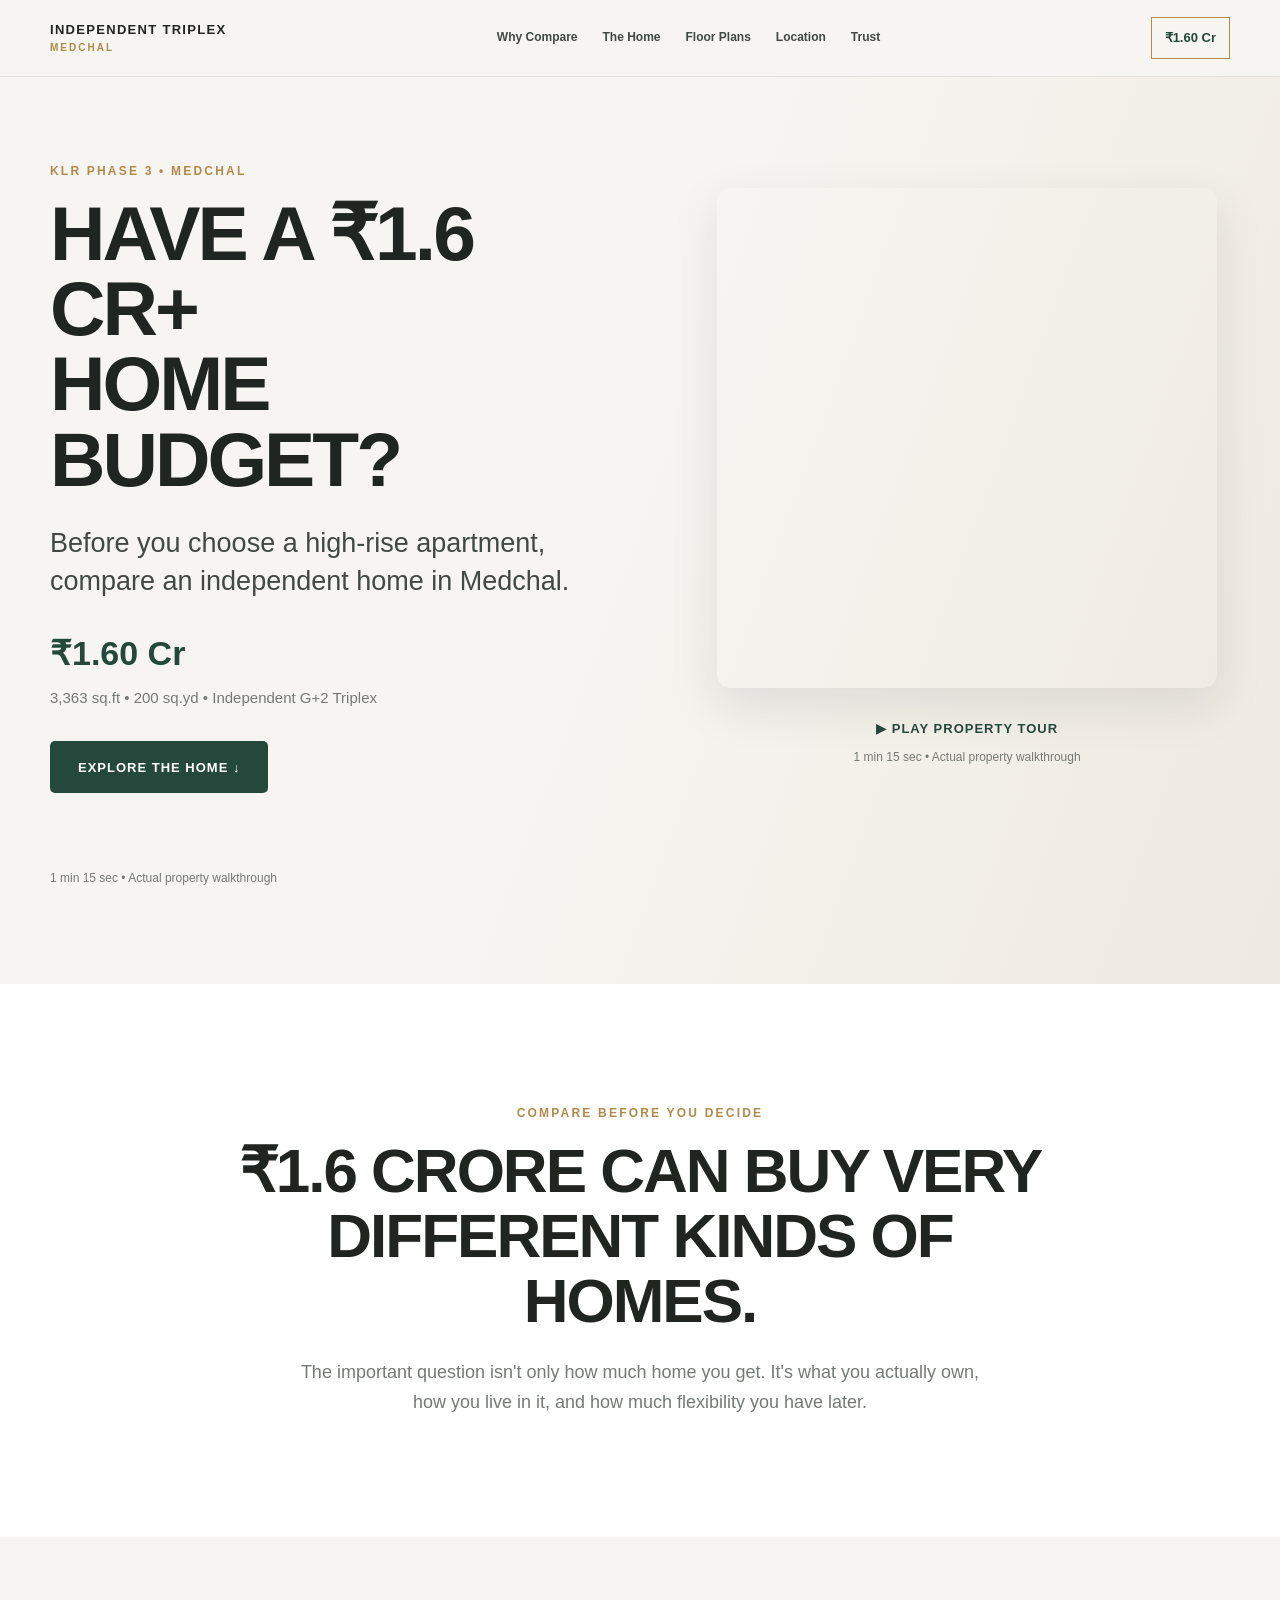
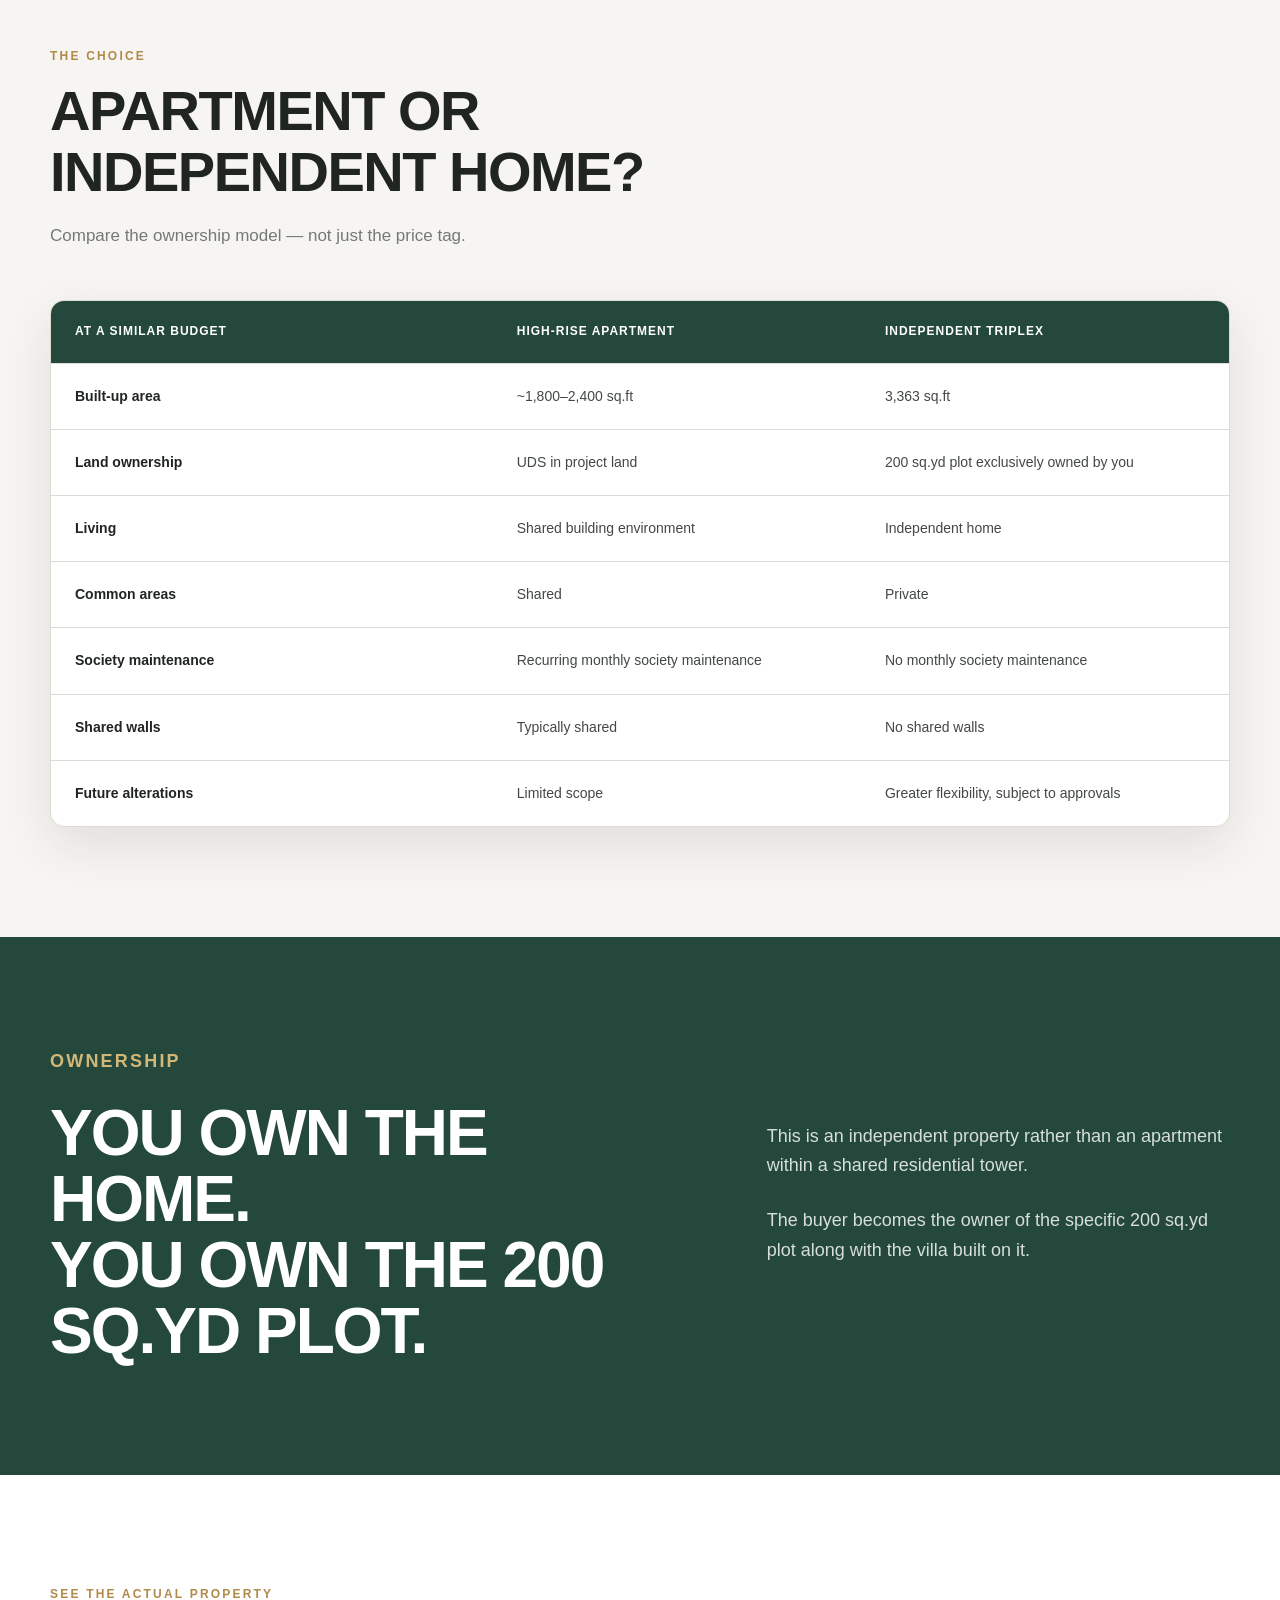
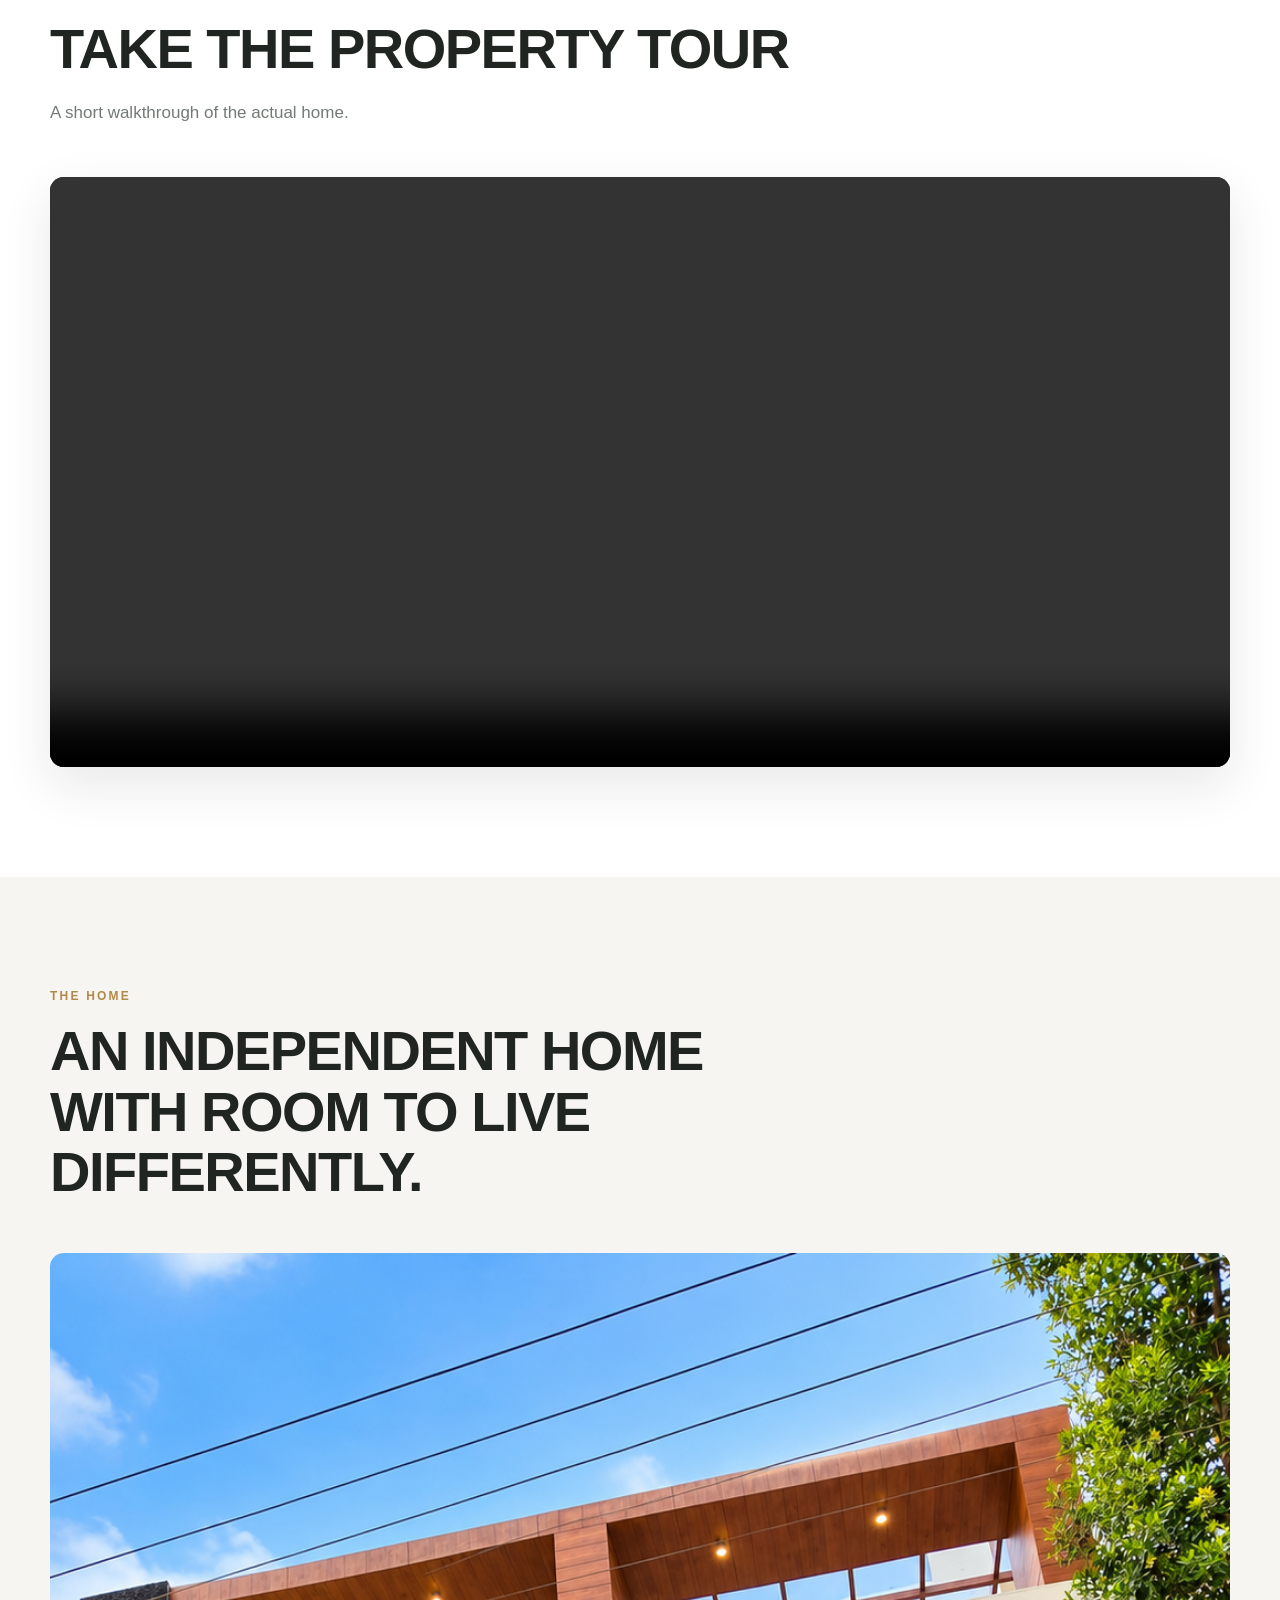
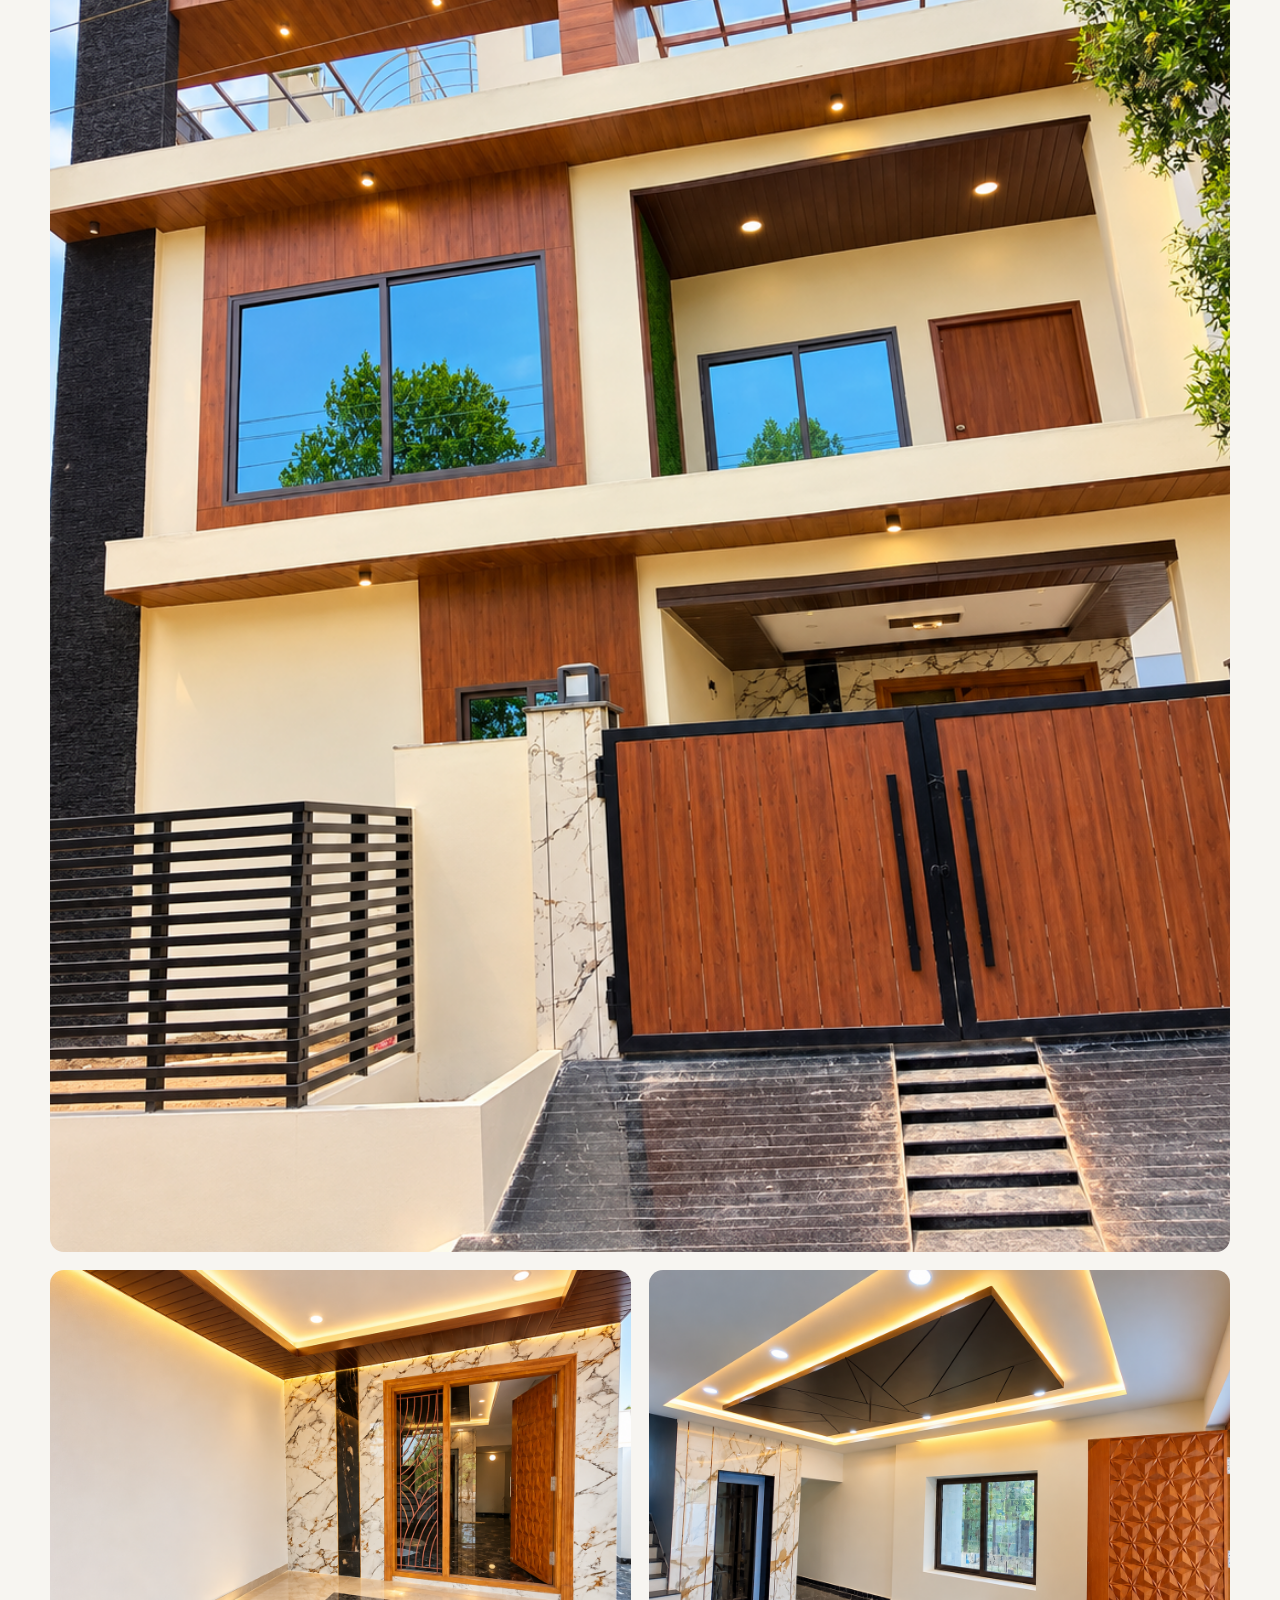
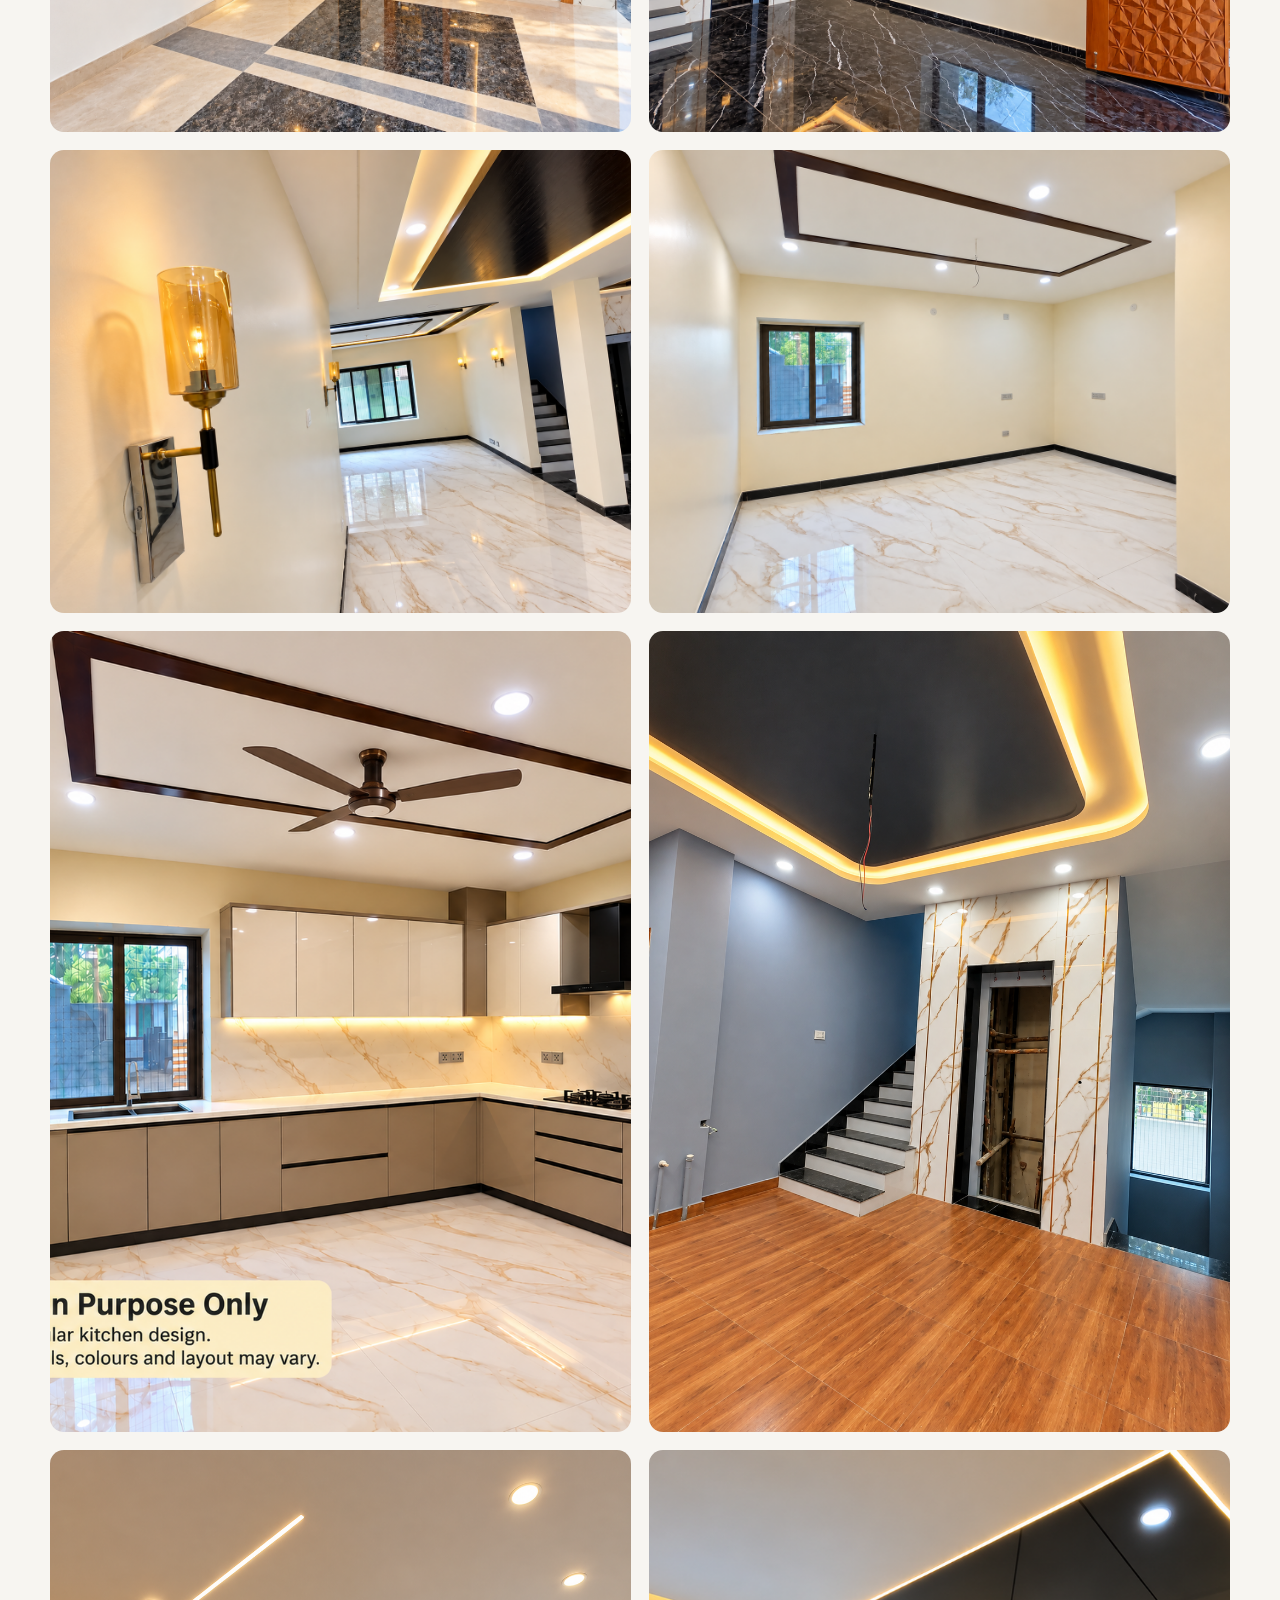
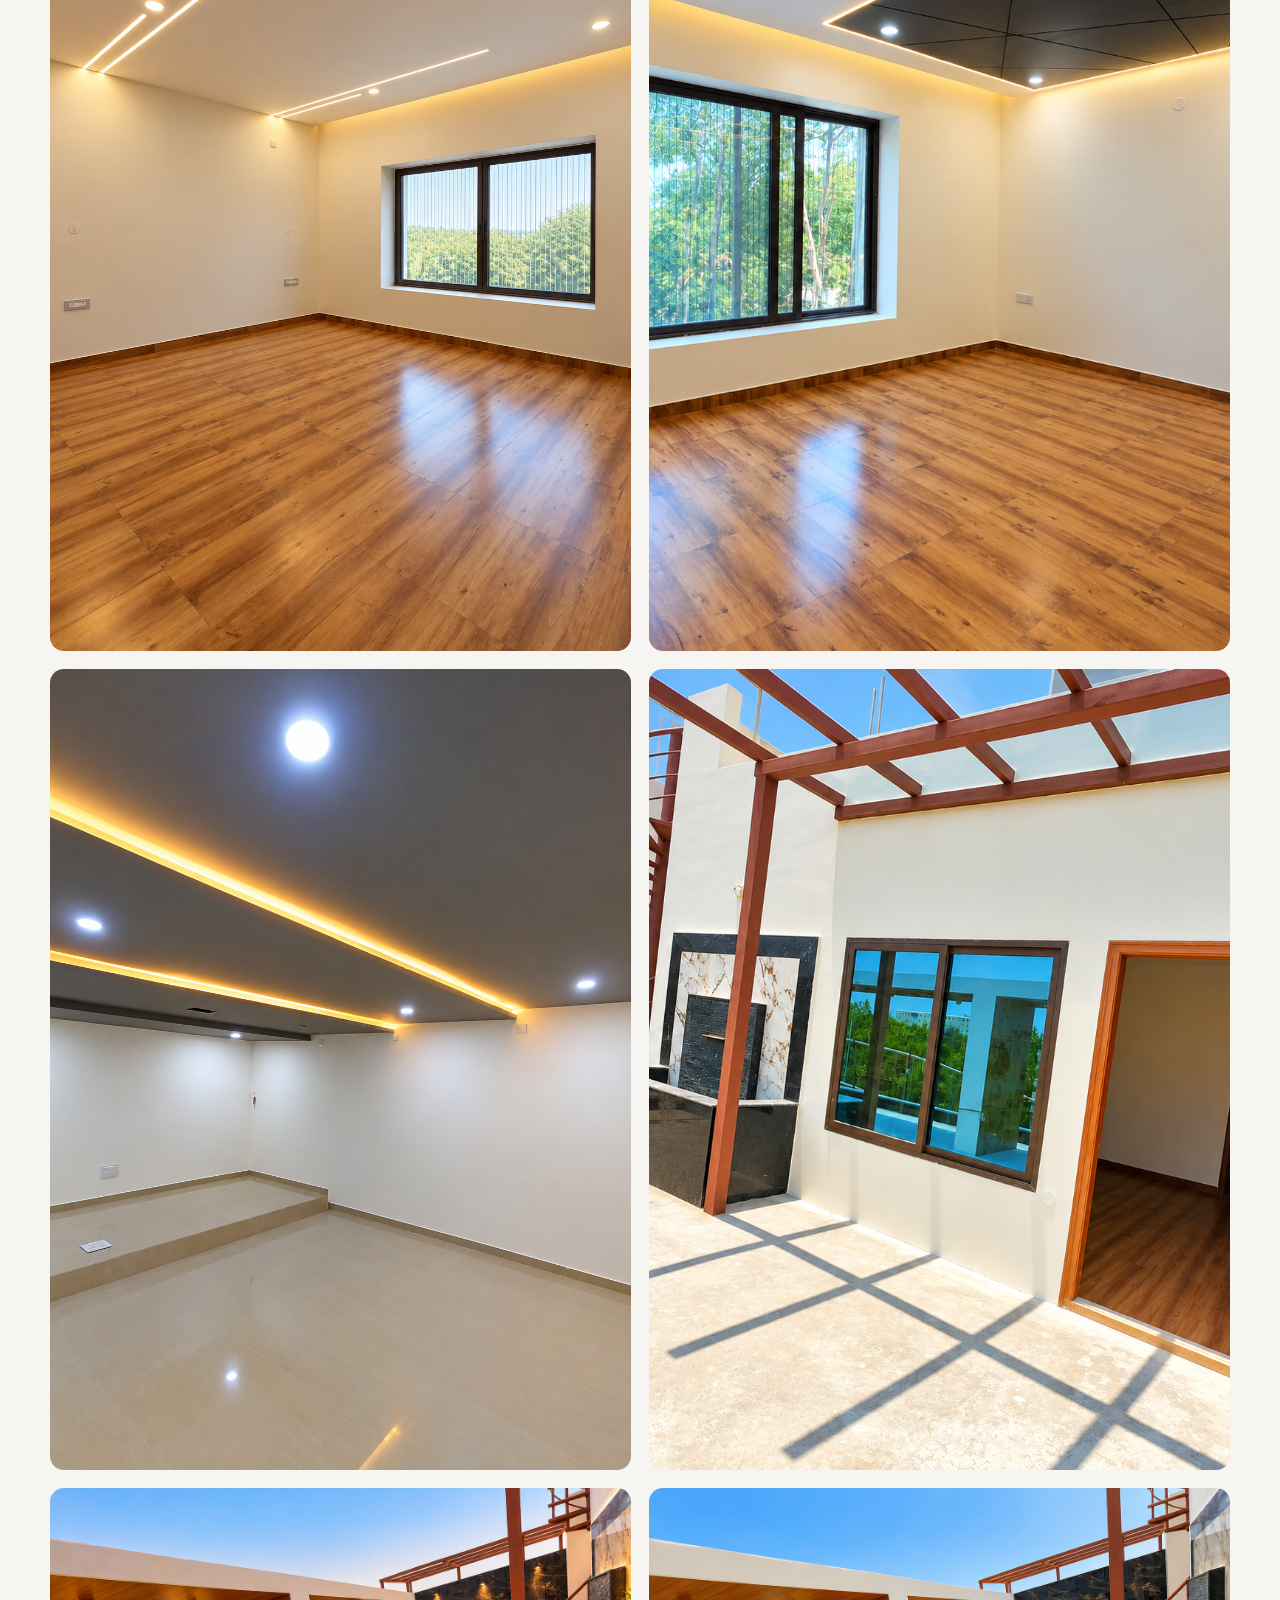
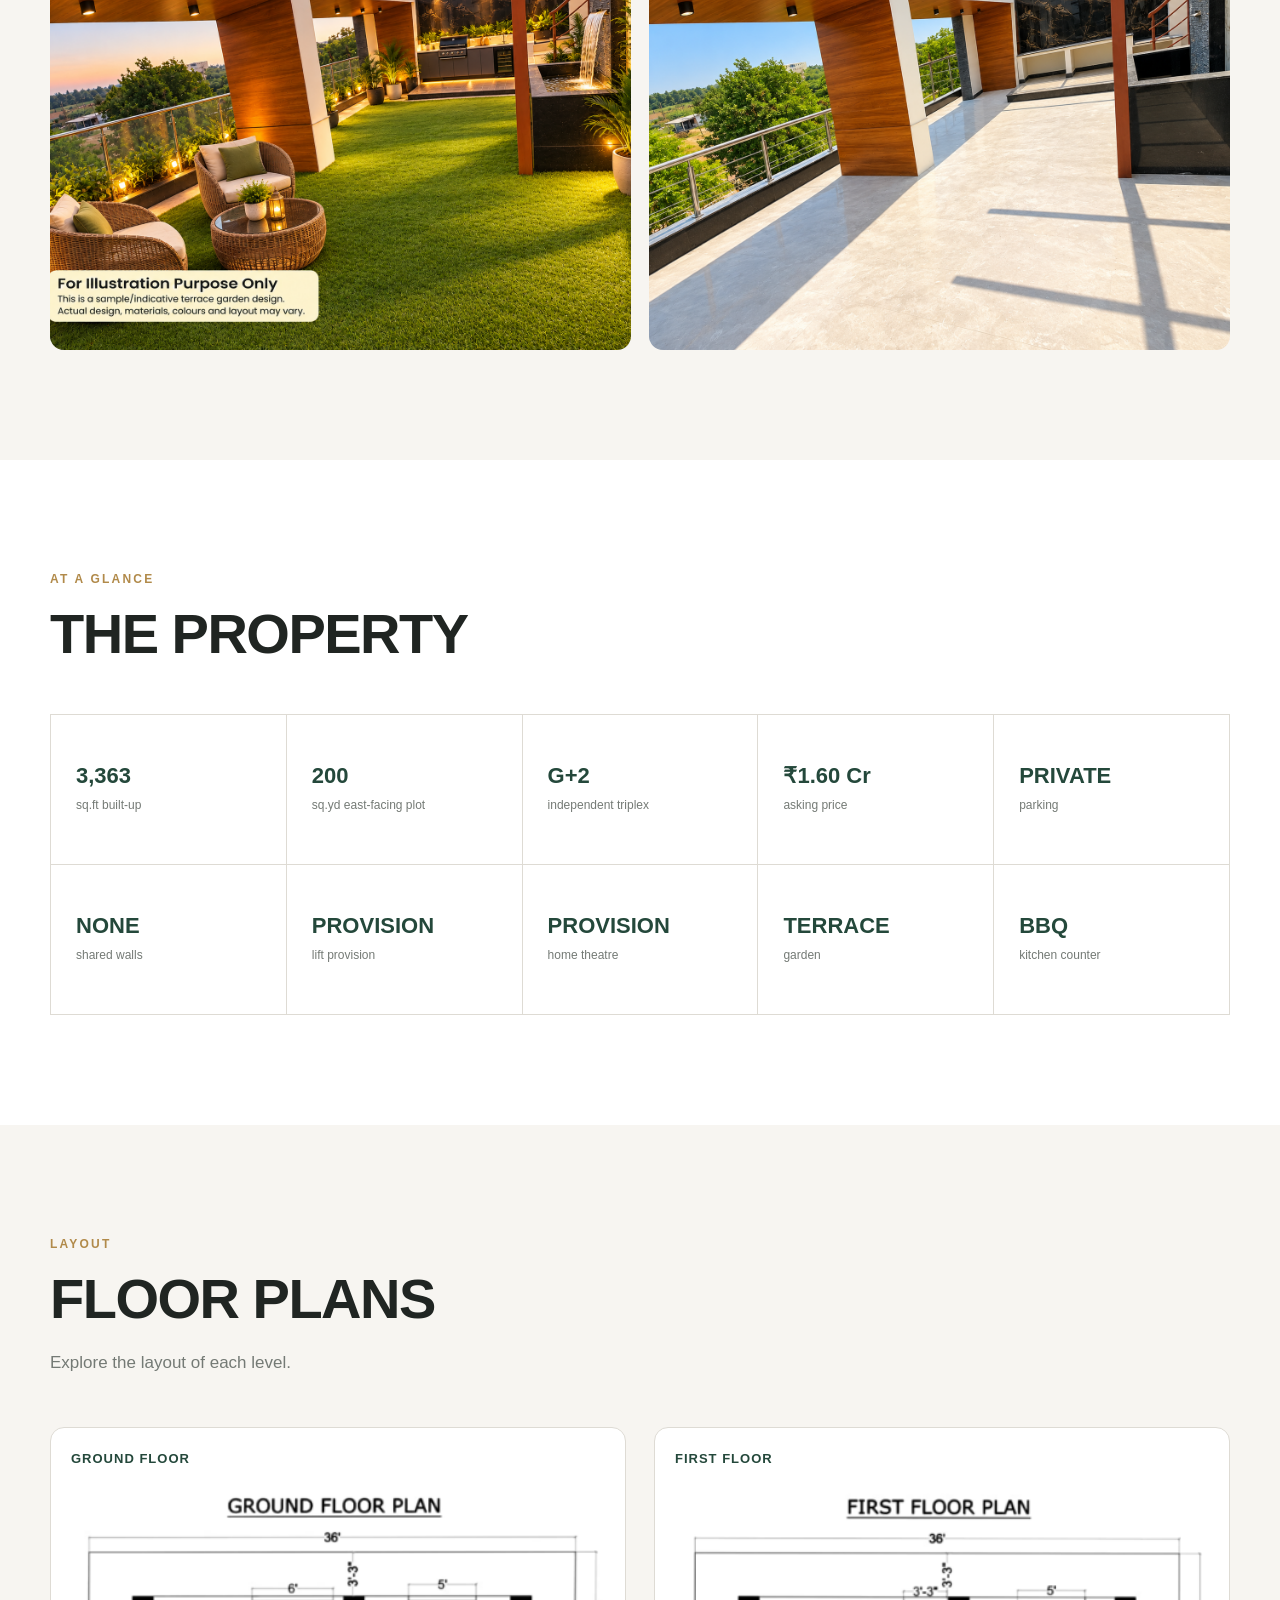
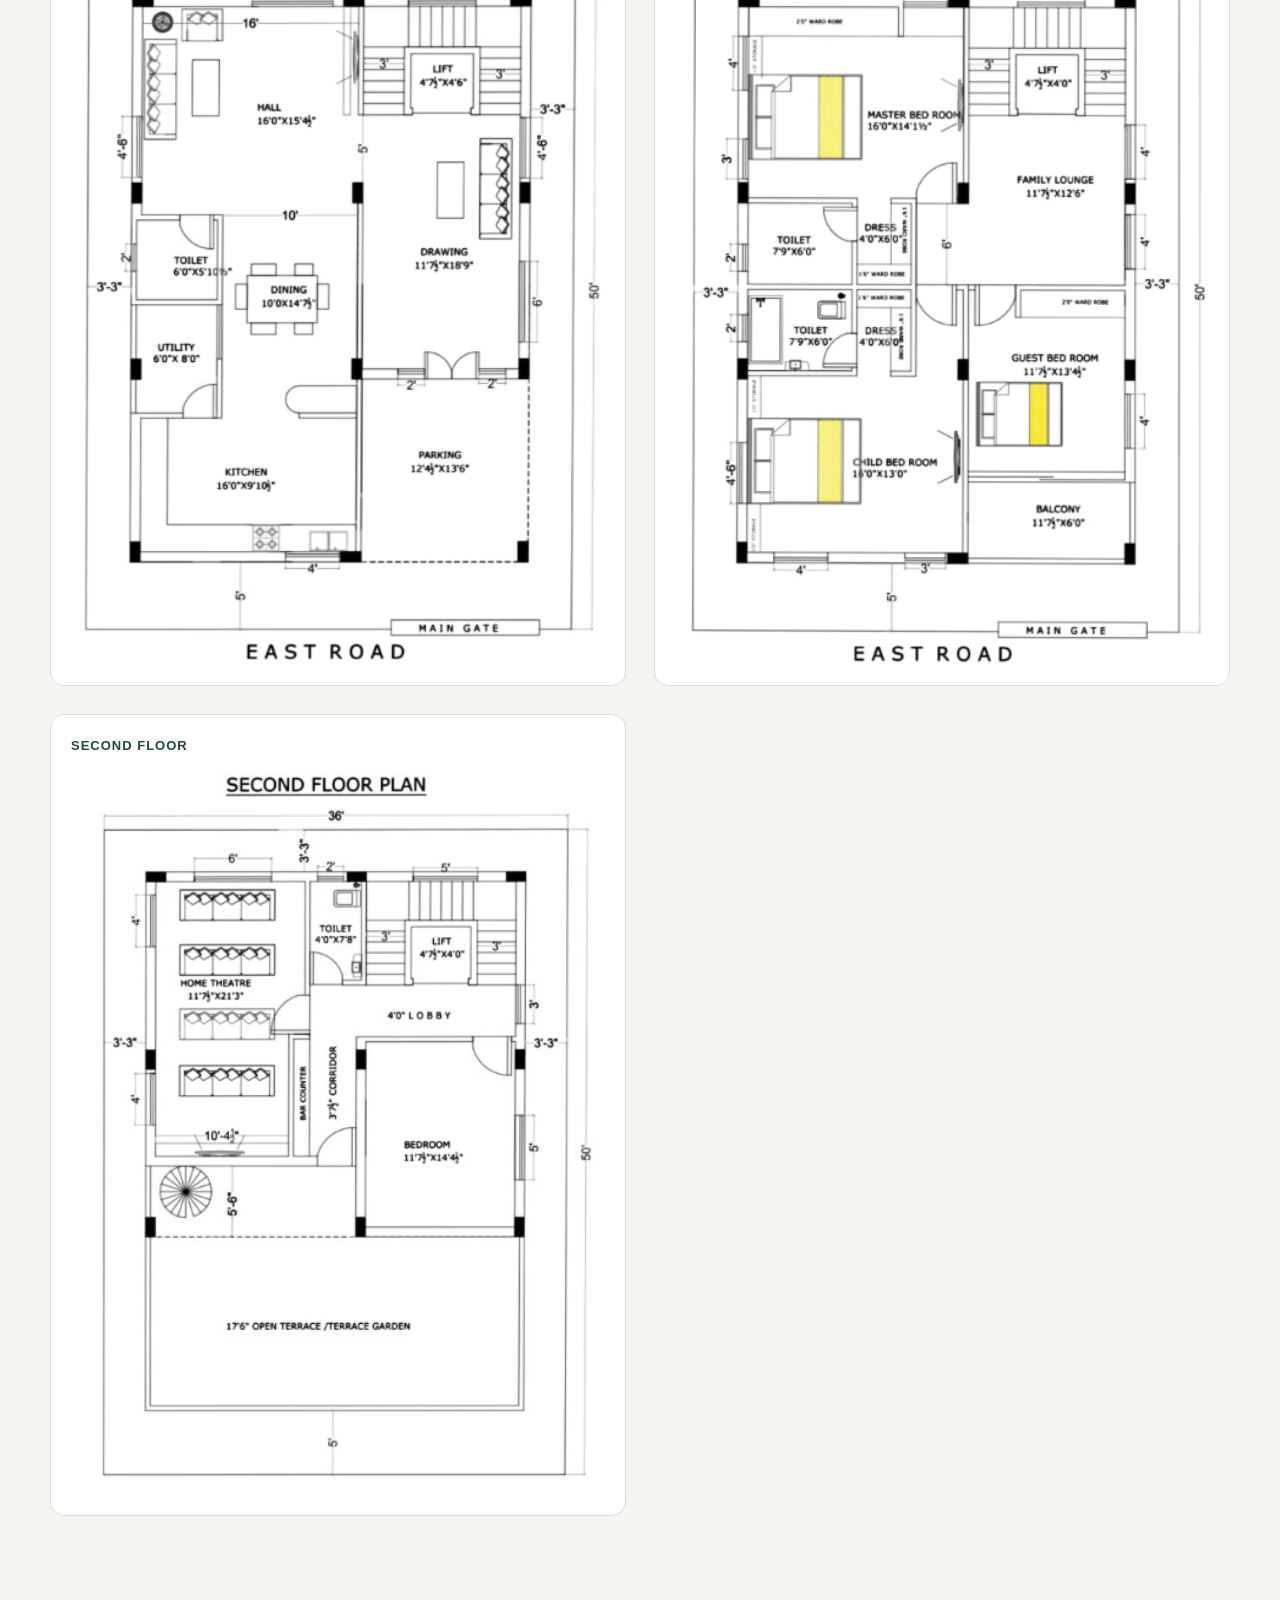
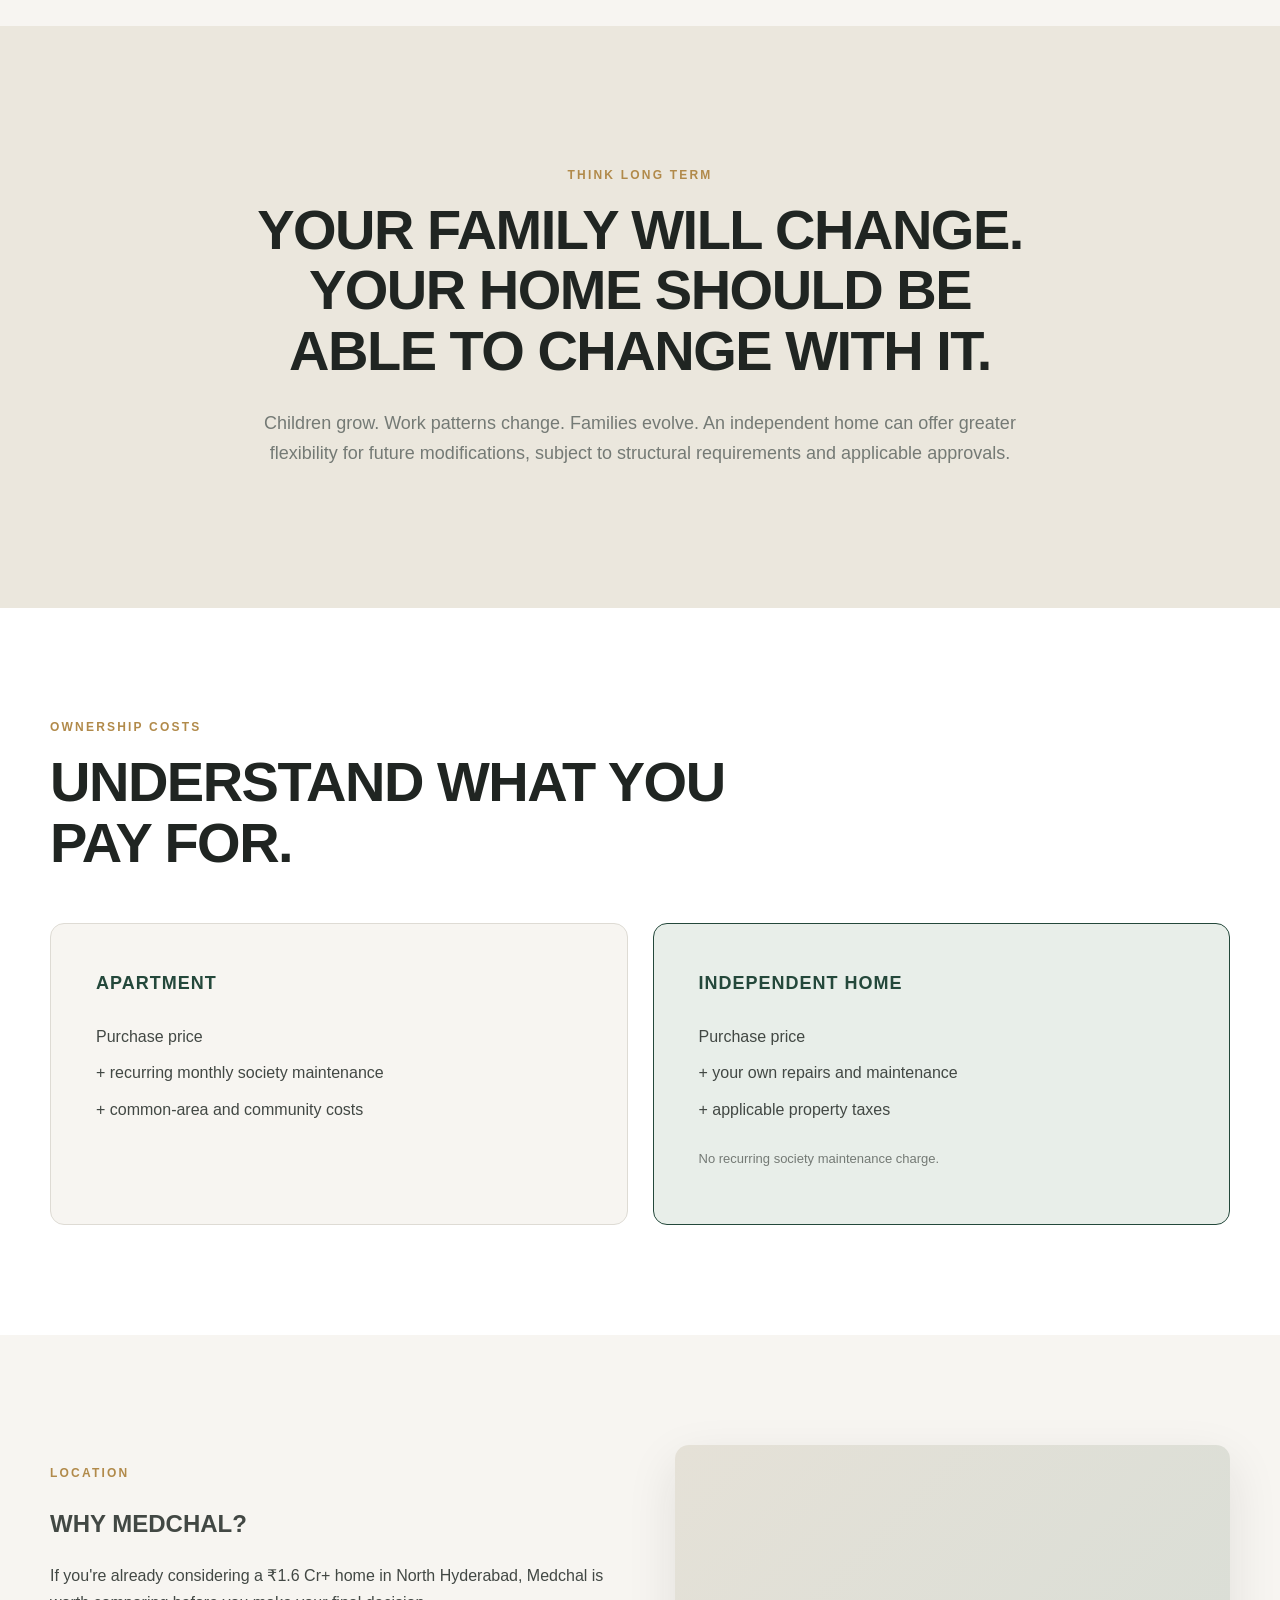
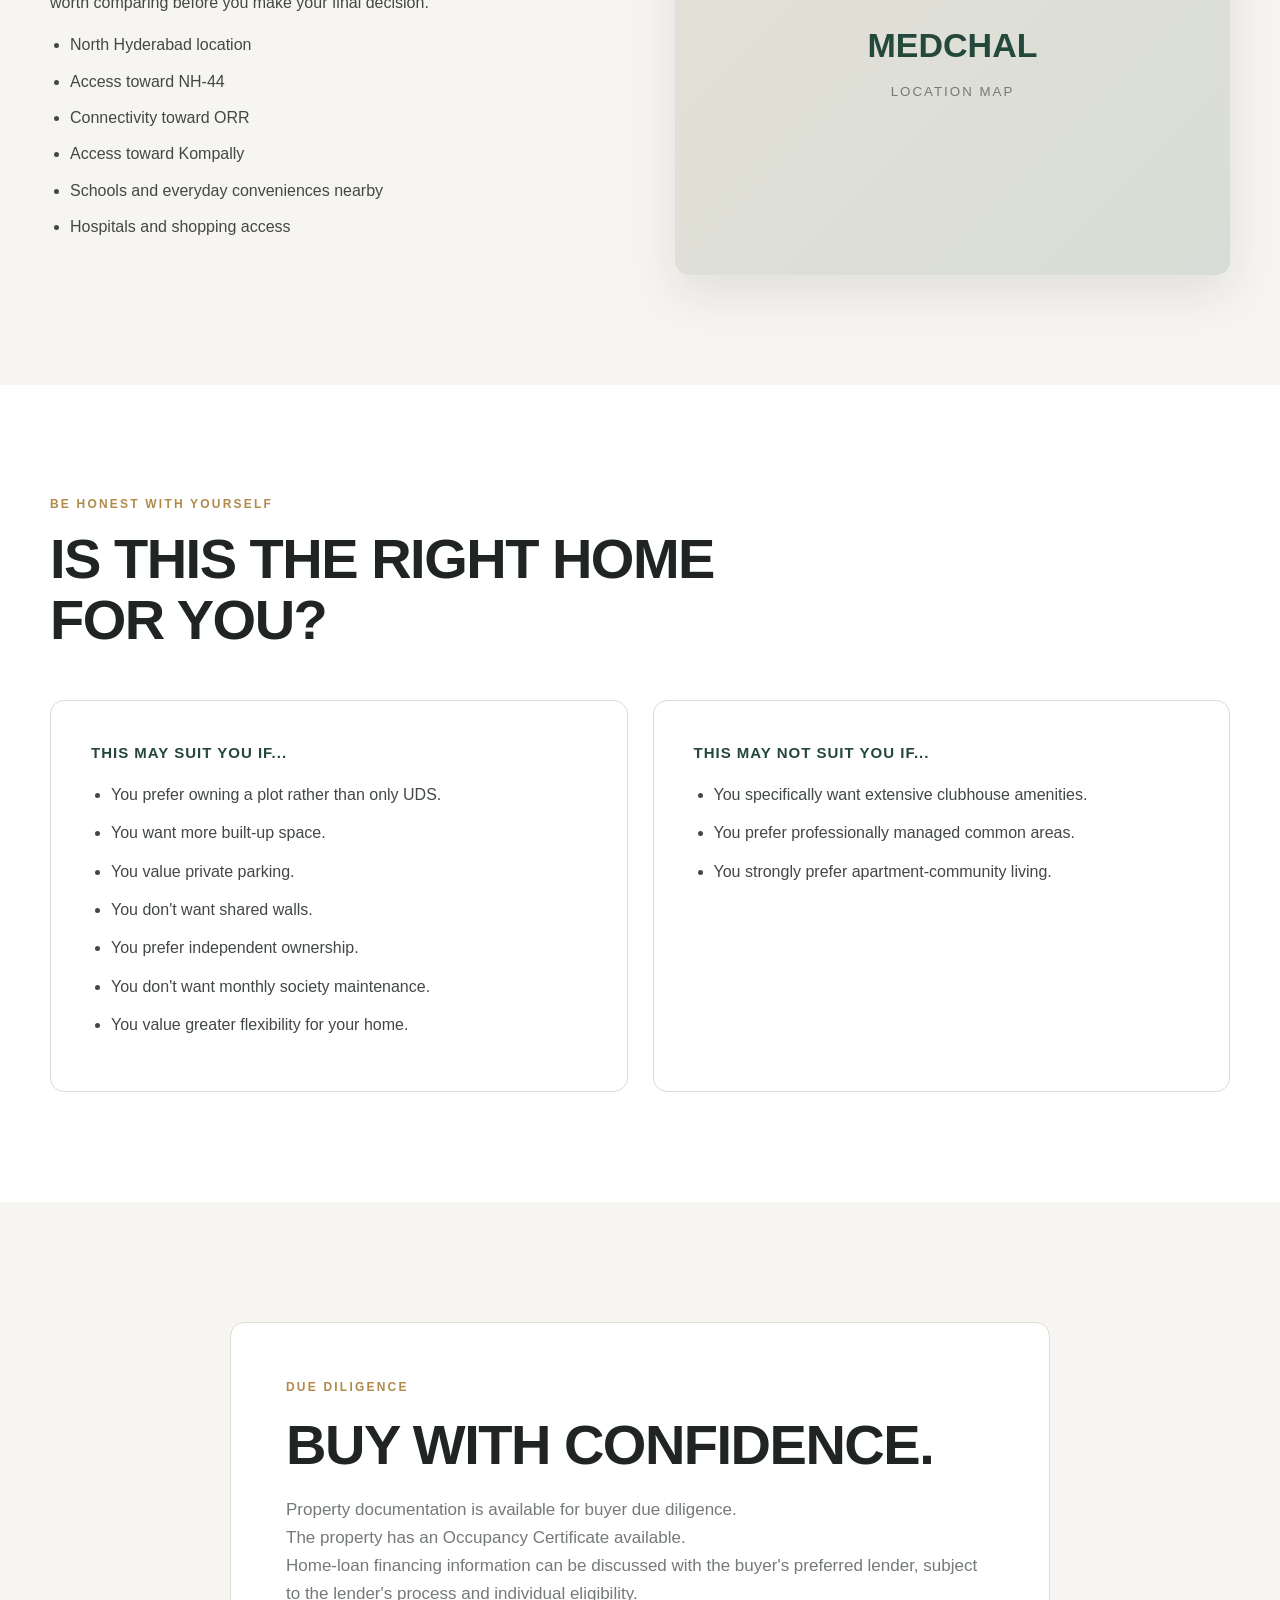
==== index.html @ 297c0af3 "Update index.html" ====
<!DOCTYPE html>
<html lang="en">
<head>
    <meta charset="UTF-8">
    <meta name="viewport" content="width=device-width, initial-scale=1.0">

    <title>Independent Triplex Villa | KLR Phase 3, Medchal</title>

    <meta name="description"
          content="Independent 3,363 sq.ft G+2 triplex villa on a 200 sq.yd plot in KLR Phase 3, Medchal. Compare an independent home with a high-rise apartment.">

    <link rel="stylesheet" href="style.css">
</head>

<body>

<!-- ================= HEADER ================= -->

<header class="site-header">
    <div class="container nav">

        <div class="logo">
            INDEPENDENT TRIPLEX
            <span>MEDCHAL</span>
        </div>

        <nav>
            <a href="#compare">Why Compare</a>
            <a href="#home">The Home</a>
            <a href="#plans">Floor Plans</a>
            <a href="#location">Location</a>
            <a href="#trust">Trust</a>
        </nav>

        <div class="header-price">
            ₹1.60 Cr
        </div>

    </div>
</header>


<!-- ================= HERO ================= -->

<section class="hero">

    <div class="container hero-grid">

        <div class="hero-content">

            <p class="eyebrow">KLR PHASE 3 • MEDCHAL</p>

            <h1>
                HAVE A ₹1.6 CR+<br>
                HOME BUDGET?
            </h1>

            <h2>
                Before you choose a high-rise apartment,
                compare an independent home in Medchal.
            </h2>

            <div class="hero-price">
                ₹1.60 Cr
            </div>

            <p class="hero-details">
                3,363 sq.ft • 200 sq.yd • Independent G+2 Triplex
            </p>

            <a href="#home" class="btn">
                EXPLORE THE HOME ↓
            </a>

        </div>

<div class="hero-media">

    <video
        class="hero-gif"
        autoplay
        muted
        loop
        playsinline
        preload="metadata"
    >
        <source src="Triplex_short.mp4" type="video/mp4">
    </video>

    <button class="tour-button" id="openTour">
        ▶ PLAY PROPERTY TOUR
    </button>

    <p class="tour-note">
        1 min 15 sec • Actual property walkthrough
    </p>

</div>

            <p class="tour-note">
                1 min 15 sec • Actual property walkthrough
            </p>

        </div>

    </div>

</section>


<!-- ================= COMPARISON INTRO ================= -->

<section class="statement">

    <div class="container narrow">

        <p class="eyebrow">COMPARE BEFORE YOU DECIDE</p>

        <h2>
            ₹1.6 CRORE CAN BUY VERY DIFFERENT KINDS OF HOMES.
        </h2>

        <p>
            The important question isn't only how much home you get.
            It's what you actually own, how you live in it,
            and how much flexibility you have later.
        </p>

    </div>

</section>


<!-- ================= COMPARISON ================= -->

<section class="comparison" id="compare">

    <div class="container">

        <div class="section-heading">

            <p class="eyebrow">THE CHOICE</p>

            <h2>APARTMENT OR INDEPENDENT HOME?</h2>

            <p>
                Compare the ownership model — not just the price tag.
            </p>

        </div>


        <div class="comparison-table">

            <div class="comparison-head">
                <div>AT A SIMILAR BUDGET</div>
                <div>HIGH-RISE APARTMENT</div>
                <div>INDEPENDENT TRIPLEX</div>
            </div>


            <div class="comparison-row">
                <div>Built-up area</div>
                <div>~1,800–2,400 sq.ft</div>
                <div>3,363 sq.ft</div>
            </div>


            <div class="comparison-row">
                <div>Land ownership</div>
                <div>UDS in project land</div>
                <div>200 sq.yd plot exclusively owned by you</div>
            </div>


            <div class="comparison-row">
                <div>Living</div>
                <div>Shared building environment</div>
                <div>Independent home</div>
            </div>


            <div class="comparison-row">
                <div>Common areas</div>
                <div>Shared</div>
                <div>Private</div>
            </div>


            <div class="comparison-row">
                <div>Society maintenance</div>
                <div>Recurring monthly society maintenance</div>
                <div>No monthly society maintenance</div>
            </div>


            <div class="comparison-row">
                <div>Shared walls</div>
                <div>Typically shared</div>
                <div>No shared walls</div>
            </div>


            <div class="comparison-row">
                <div>Future alterations</div>
                <div>Limited scope</div>
                <div>Greater flexibility, subject to approvals</div>
            </div>

        </div>

    </div>

</section>


<!-- ================= OWNERSHIP ================= -->

<section class="ownership">

    <div class="container ownership-grid">

        <div>

            <p class="eyebrow">OWNERSHIP</p>

            <h2>
                YOU OWN THE HOME.<br>
                YOU OWN THE 200 SQ.YD PLOT.
            </h2>

        </div>

        <div>

            <p>
                This is an independent property rather than an apartment
                within a shared residential tower.
            </p>

            <p>
                The buyer becomes the owner of the specific
                200 sq.yd plot along with the villa built on it.
            </p>

        </div>

    </div>

</section>


<!-- ================= PROPERTY TOUR ================= -->

<section class="tour-section">

    <div class="container">

        <div class="section-heading">

            <p class="eyebrow">SEE THE ACTUAL PROPERTY</p>

            <h2>TAKE THE PROPERTY TOUR</h2>

            <p>
                A short walkthrough of the actual home.
            </p>

        </div>


        <div class="video-wrapper">

            <video controls preload="metadata">

                <source
                    src="Triplex.mp4"
                    type="video/mp4">

                Your browser does not support video playback.

            </video>

        </div>

    </div>

</section>


<!-- ================= HOME ================= -->

<section class="home-section" id="home">

    <div class="container">

        <div class="section-heading">

            <p class="eyebrow">THE HOME</p>

            <h2>AN INDEPENDENT HOME WITH ROOM TO LIVE DIFFERENTLY.</h2>

        </div>


<div class="gallery">

    <div class="gallery-item large">
        <img
            src="gallery/001-exterior.jpg"
            alt="Exterior of independent triplex villa">
        <span class="gallery-label">EXTERIOR</span>
    </div>

    <div class="gallery-item">
        <img
            src="gallery/002-entrance.jpg"
            alt="Entrance of the villa">
        <span class="gallery-label">ENTRANCE</span>
    </div>

    <div class="gallery-item">
        <img
            src="gallery/003-drawingroom.jpg"
            alt="Drawing room">
        <span class="gallery-label">DRAWING ROOM</span>
    </div>

    <div class="gallery-item">
        <img
            src="gallery/004-dining&livingroom.jpg"
            alt="Dining and living room">
        <span class="gallery-label">DINING &amp; LIVING</span>
    </div>

    <div class="gallery-item">
        <img
            src="gallery/005-kitchen.jpg"
            alt="Kitchen">
        <span class="gallery-label">KITCHEN</span>
    </div>

    <div class="gallery-item">
        <img
            src="gallery/006-kitchenwithmodular.jpg"
            alt="Illustrative modular kitchen design">
        <span class="gallery-label">MODULAR KITCHEN • ILLUSTRATION</span>
    </div>

    <div class="gallery-item">
        <img
            src="gallery/007-liftlobby.jpg"
            alt="Lift lobby">
        <span class="gallery-label">LIFT LOBBY</span>
    </div>

    <div class="gallery-item">
        <img
            src="gallery/008-masterbedroom.jpg"
            alt="Master bedroom">
        <span class="gallery-label">MASTER BEDROOM</span>
    </div>

    <div class="gallery-item">
        <img
            src="gallery/009-childbedroom.jpg"
            alt="Bedroom">
        <span class="gallery-label">BEDROOM</span>
    </div>

    <div class="gallery-item">
        <img
            src="gallery/010-hometheater.jpg"
            alt="Home theatre">
        <span class="gallery-label">HOME THEATRE</span>
    </div>

    <div class="gallery-item">
        <img
            src="gallery/011-terracegarden.jpg"
            alt="Terrace garden">
        <span class="gallery-label">TERRACE GARDEN</span>
    </div>

    <div class="gallery-item">
        <img
            src="gallery/013-terracegarden2withillustration.jpg"
            alt="Illustrative terrace garden design">
        <span class="gallery-label">TERRACE DESIGN • ILLUSTRATION</span>
    </div>

    <div class="gallery-item">
        <img
            src="gallery/014-terracegarden2.jpg"
            alt="Terrace area">
        <span class="gallery-label">TERRACE AREA</span>
    </div>

</div>
    </div>

</section>


<!-- ================= SPECS ================= -->

<section class="specs">

    <div class="container">

        <div class="section-heading">

            <p class="eyebrow">AT A GLANCE</p>

            <h2>THE PROPERTY</h2>

        </div>


        <div class="spec-grid">

            <div class="spec">
                <strong>3,363</strong>
                <span>sq.ft built-up</span>
            </div>

            <div class="spec">
                <strong>200</strong>
                <span>sq.yd east-facing plot</span>
            </div>

            <div class="spec">
                <strong>G+2</strong>
                <span>independent triplex</span>
            </div>

            <div class="spec">
                <strong>₹1.60 Cr</strong>
                <span>asking price</span>
            </div>

            <div class="spec">
                <strong>PRIVATE</strong>
                <span>parking</span>
            </div>

            <div class="spec">
                <strong>NONE</strong>
                <span>shared walls</span>
            </div>

            <div class="spec">
                <strong>PROVISION</strong>
                <span>lift provision</span>
            </div>

            <div class="spec">
                <strong>PROVISION</strong>
                <span>home theatre</span>
            </div>

            <div class="spec">
                <strong>TERRACE</strong>
                <span>garden</span>
            </div>

            <div class="spec">
                <strong>BBQ</strong>
                <span>kitchen counter</span>
            </div>

        </div>

    </div>

</section>


<!-- ================= FLOOR PLANS ================= -->

<section class="plans" id="plans">

    <div class="container">

        <div class="section-heading">

            <p class="eyebrow">LAYOUT</p>

            <h2>FLOOR PLANS</h2>

            <p>
                Explore the layout of each level.
            </p>

        </div>


        <div class="plan-grid">

            <div class="plan">
                <h3>GROUND FLOOR</h3>
                <img src="Floor%20Plan/groundfloor.jpg"
                     alt="Ground floor plan">
            </div>

            <div class="plan">
                <h3>FIRST FLOOR</h3>
                <img src="Floor%20Plan/firstfloor.jpg"
                     alt="First floor plan">
            </div>

            <div class="plan">
                <h3>SECOND FLOOR</h3>
                <img src="Floor%20Plan/secondfloor.jpg"
                     alt="Second floor plan">
            </div>

        </div>

    </div>

</section>


<!-- ================= FUTURE FLEXIBILITY ================= -->

<section class="future">

    <div class="container narrow">

        <p class="eyebrow">THINK LONG TERM</p>

        <h2>
            YOUR FAMILY WILL CHANGE.<br>
            YOUR HOME SHOULD BE ABLE TO CHANGE WITH IT.
        </h2>

        <p>
            Children grow. Work patterns change. Families evolve.
            An independent home can offer greater flexibility for
            future modifications, subject to structural requirements
            and applicable approvals.
        </p>

    </div>

</section>


<!-- ================= MAINTENANCE ================= -->

<section class="maintenance">

    <div class="container">

        <div class="section-heading">

            <p class="eyebrow">OWNERSHIP COSTS</p>

            <h2>UNDERSTAND WHAT YOU PAY FOR.</h2>

        </div>


        <div class="maintenance-grid">

            <div class="maintenance-card">

                <h3>APARTMENT</h3>

                <p>
                    Purchase price
                </p>

                <p>
                    + recurring monthly society maintenance
                </p>

                <p>
                    + common-area and community costs
                </p>

            </div>


            <div class="maintenance-card featured">

                <h3>INDEPENDENT HOME</h3>

                <p>
                    Purchase price
                </p>

                <p>
                    + your own repairs and maintenance
                </p>

                <p>
                    + applicable property taxes
                </p>

                <p class="small">
                    No recurring society maintenance charge.
                </p>

            </div>

        </div>

    </div>

</section>


<!-- ================= LOCATION ================= -->

<section class="location" id="location">

    <div class="container location-grid">

        <div>

            <p class="eyebrow">LOCATION</p>

            <h2>WHY MEDCHAL?</h2>

            <p>
                If you're already considering a ₹1.6 Cr+ home
                in North Hyderabad, Medchal is worth comparing
                before you make your final decision.
            </p>

            <ul>
                <li>North Hyderabad location</li>
                <li>Access toward NH-44</li>
                <li>Connectivity toward ORR</li>
                <li>Access toward Kompally</li>
                <li>Schools and everyday conveniences nearby</li>
                <li>Hospitals and shopping access</li>
            </ul>

        </div>


        <div class="map-placeholder">

            <div>
                <span>MEDCHAL</span>
                <small>LOCATION MAP</small>
            </div>

        </div>

    </div>

</section>


<!-- ================= WHO IS IT FOR ================= -->

<section class="fit">

    <div class="container">

        <div class="section-heading">

            <p class="eyebrow">BE HONEST WITH YOURSELF</p>

            <h2>IS THIS THE RIGHT HOME FOR YOU?</h2>

        </div>


        <div class="fit-grid">

            <div>

                <h3>THIS MAY SUIT YOU IF...</h3>

                <ul>
                    <li>You prefer owning a plot rather than only UDS.</li>
                    <li>You want more built-up space.</li>
                    <li>You value private parking.</li>
                    <li>You don't want shared walls.</li>
                    <li>You prefer independent ownership.</li>
                    <li>You don't want monthly society maintenance.</li>
                    <li>You value greater flexibility for your home.</li>
                </ul>

            </div>


            <div>

                <h3>THIS MAY NOT SUIT YOU IF...</h3>

                <ul>
                    <li>You specifically want extensive clubhouse amenities.</li>
                    <li>You prefer professionally managed common areas.</li>
                    <li>You strongly prefer apartment-community living.</li>
                </ul>

            </div>

        </div>

    </div>

</section>


<!-- ================= TRUST ================= -->

<section class="trust" id="trust">

    <div class="container narrow">

        <p class="eyebrow">DUE DILIGENCE</p>

        <h2>BUY WITH CONFIDENCE.</h2>

        <p>
            Property documentation is available for buyer due diligence.
        </p>

        <p>
            The property has an Occupancy Certificate available.
        </p>

        <p>
            Home-loan financing information can be discussed with the
            buyer's preferred lender, subject to the lender's process
            and individual eligibility.
        </p>

        <p class="small">
            Buyers are encouraged to independently verify property
            documents with their legal advisor and lender before purchase.
        </p>

    </div>

</section>


<!-- ================= FINAL CTA ================= -->

<section class="final-cta">

    <div class="container narrow">

        <p class="eyebrow">THE FINAL COMPARISON</p>

        <h2>
            WHICH ONE FITS YOUR LIFE BETTER?
        </h2>

        <div class="final-comparison">

            <div>
                <strong>APARTMENT</strong>
                <span>~1,800–2,400 sq.ft</span>
                <span>UDS in project land</span>
                <span>Shared environment</span>
                <span>Recurring society maintenance</span>
            </div>

            <div>
                <strong>INDEPENDENT TRIPLEX</strong>
                <span>3,363 sq.ft</span>
                <span>200 sq.yd exclusive plot</span>
                <span>No shared walls</span>
                <span>No monthly society maintenance</span>
            </div>

        </div>


        <h3>COME SEE IT FOR YOURSELF.</h3>

        <a href="mailto:enquiry@example.com" class="btn">
            BOOK A PRIVATE SITE VIEWING
        </a>

    </div>

</section>


<!-- ================= FOOTER ================= -->

<footer>

    <div class="container">

        <strong>INDEPENDENT TRIPLEX • MEDCHAL</strong>

        <p>
            KLR Phase 3 • ₹1.60 Cr
        </p>

        <p class="small">
            Information is provided for property evaluation purposes.
            Buyers should independently verify all property, legal,
            financial and location information before purchase.
        </p>

    </div>

</footer>


<!-- ================= VIDEO MODAL ================= -->

<div class="modal" id="tourModal">

    <div class="modal-content">

        <button class="modal-close" id="closeTour">
            ×
        </button>

        <video controls>

            <source
                src="videos/Triplex.mp4"
                type="video/mp4">

        </video>

    </div>

</div>


<script src="script.js"></script>

</body>
</html>
---- style.css ----
/* =========================================================
   KLR PHASE 3 — INDEPENDENT TRIPLEX
   Main Website Styles
   ========================================================= */

:root {
    --bg: #f7f5f1;
    --paper: #ffffff;
    --dark: #202522;
    --text: #424844;
    --muted: #747a75;
    --green: #24483b;
    --green-light: #e8eee9;
    --gold: #b18a4a;
    --line: #dedbd4;
    --shadow: 0 18px 50px rgba(25, 30, 27, 0.10);
    --radius: 14px;
}

* {
    box-sizing: border-box;
}

html {
    scroll-behavior: smooth;
}

body {
    margin: 0;
    background: var(--bg);
    color: var(--text);
    font-family: Arial, Helvetica, sans-serif;
    line-height: 1.65;
}

img {
    display: block;
    max-width: 100%;
}

a {
    color: inherit;
    text-decoration: none;
}

button {
    font: inherit;
}


/* =========================================================
   GLOBAL
   ========================================================= */

.container {
    width: min(1180px, calc(100% - 48px));
    margin: 0 auto;
}

.narrow {
    width: min(820px, calc(100% - 48px));
    margin-left: auto;
    margin-right: auto;
}

.eyebrow {
    margin: 0 0 14px;
    color: var(--gold);
    font-size: 12px;
    font-weight: 700;
    letter-spacing: 2.2px;
    text-transform: uppercase;
}

.section-heading {
    max-width: 760px;
    margin-bottom: 50px;
}

.section-heading h2,
.narrow h2 {
    margin: 0 0 20px;
    color: var(--dark);
    font-size: clamp(32px, 5vw, 56px);
    line-height: 1.08;
    letter-spacing: -1.5px;
}

.section-heading p:not(.eyebrow),
.narrow > p:not(.eyebrow) {
    margin: 0;
    color: var(--muted);
    font-size: 17px;
}

.btn {
    display: inline-flex;
    align-items: center;
    justify-content: center;
    min-height: 52px;
    padding: 0 28px;
    border-radius: 5px;
    background: var(--green);
    color: #fff;
    font-size: 13px;
    font-weight: 700;
    letter-spacing: 1px;
    transition: 0.25s ease;
}

.btn:hover {
    transform: translateY(-2px);
    box-shadow: 0 10px 25px rgba(36, 72, 59, 0.18);
}


/* =========================================================
   HEADER
   ========================================================= */

.site-header {
    position: sticky;
    top: 0;
    z-index: 50;
    background: rgba(247, 245, 241, 0.94);
    border-bottom: 1px solid rgba(222, 219, 212, 0.8);
    backdrop-filter: blur(12px);
}

.nav {
    min-height: 76px;
    display: flex;
    align-items: center;
    justify-content: space-between;
    gap: 28px;
}

.logo {
    color: var(--dark);
    font-size: 13px;
    font-weight: 800;
    letter-spacing: 1.3px;
    line-height: 1.2;
}

.logo span {
    display: block;
    margin-top: 4px;
    color: var(--gold);
    font-size: 10px;
    letter-spacing: 2px;
}

.nav nav {
    display: flex;
    align-items: center;
    gap: 25px;
}

.nav nav a {
    color: var(--text);
    font-size: 12px;
    font-weight: 600;
}

.nav nav a:hover {
    color: var(--green);
}

.header-price {
    padding: 9px 13px;
    border: 1px solid var(--gold);
    color: var(--green);
    font-size: 13px;
    font-weight: 800;
}


/* =========================================================
   HERO
   ========================================================= */

.hero {
    padding: 85px 0 95px;
    background:
        linear-gradient(
            110deg,
            #f7f5f1 0%,
            #f7f5f1 48%,
            #eeeae1 100%
        );
}

.hero-grid {
    display: grid;
    grid-template-columns: 1fr 0.9fr;
    align-items: center;
    gap: 70px;
}

.hero-content {
    max-width: 620px;
}

.hero h1 {
    margin: 0;
    color: var(--dark);
    font-size: clamp(48px, 6vw, 82px);
    line-height: 0.98;
    letter-spacing: -3px;
}

.hero h2 {
    max-width: 570px;
    margin: 28px 0 25px;
    color: var(--text);
    font-size: clamp(19px, 2.3vw, 27px);
    font-weight: 400;
    line-height: 1.4;
}

.hero-price {
    margin-top: 25px;
    color: var(--green);
    font-size: 34px;
    font-weight: 800;
}

.hero-details {
    margin: 5px 0 30px;
    color: var(--muted);
    font-size: 15px;
}

.hero-media {
    text-align: center;
}

.hero-gif {
    width: min(500px, 100%);
    aspect-ratio: 1 / 1;
    margin: 0 auto;
    object-fit: cover;
    border-radius: var(--radius);
    box-shadow: var(--shadow);
}

.tour-button {
    margin-top: 22px;
    padding: 0;
    border: 0;
    background: transparent;
    color: var(--green);
    cursor: pointer;
    font-size: 13px;
    font-weight: 800;
    letter-spacing: 1px;
}

.tour-button:hover {
    color: var(--gold);
}

.tour-note {
    margin: 6px 0 0;
    color: var(--muted);
    font-size: 12px;
}


/* =========================================================
   STATEMENT
   ========================================================= */

.statement {
    padding: 120px 0;
    background: var(--paper);
    text-align: center;
}

.statement h2 {
    margin: 0 0 25px;
    color: var(--dark);
    font-size: clamp(34px, 5vw, 62px);
    line-height: 1.05;
    letter-spacing: -2px;
}

.statement p:last-child {
    max-width: 700px;
    margin: auto;
    color: var(--muted);
    font-size: 18px;
}


/* =========================================================
   COMPARISON
   ========================================================= */

.comparison {
    padding: 110px 0;
}

.comparison-table {
    overflow: hidden;
    border: 1px solid var(--line);
    border-radius: var(--radius);
    background: var(--paper);
    box-shadow: var(--shadow);
}

.comparison-head,
.comparison-row {
    display: grid;
    grid-template-columns: 1.2fr 1fr 1fr;
}

.comparison-head {
    background: var(--green);
    color: #fff;
    font-size: 12px;
    font-weight: 800;
    letter-spacing: 1px;
    text-transform: uppercase;
}

.comparison-head div,
.comparison-row div {
    padding: 21px 24px;
}

.comparison-row {
    border-top: 1px solid var(--line);
}

.comparison-row div {
    color: var(--text);
    font-size: 14px;
}

.comparison-row div:first-child {
    color: var(--dark);
    font-weight: 700;
}


/* =========================================================
   OWNERSHIP
   ========================================================= */

.ownership {
    padding: 110px 0;
    background: var(--green);
    color: #fff;
}

.ownership-grid {
    display: grid;
    grid-template-columns: 1.15fr 0.85fr;
    gap: 90px;
    align-items: center;
}

.ownership h2 {
    margin: 0;
    font-size: clamp(38px, 5vw, 65px);
    line-height: 1.03;
    letter-spacing: -2px;
}

.ownership .eyebrow {
    color: #d2b777;
}

.ownership p {
    margin: 0 0 25px;
    color: rgba(255,255,255,0.82);
    font-size: 18px;
}


/* =========================================================
   PROPERTY TOUR
   ========================================================= */

.tour-section {
    padding: 110px 0;
    background: var(--paper);
}

.video-wrapper {
    overflow: hidden;
    border-radius: var(--radius);
    background: #111;
    box-shadow: var(--shadow);
}

.video-wrapper video {
    display: block;
    width: 100%;
    max-height: 700px;
}


/* =========================================================
   HOME / GALLERY
   ========================================================= */

.home-section {
    padding: 110px 0;
}

.gallery {
    display: grid;
    grid-template-columns: repeat(2, 1fr);
    gap: 18px;
}

.gallery-item {
    overflow: hidden;
    min-height: 320px;
    border-radius: var(--radius);
    background: #e8e5de;
}

.gallery-item.large {
    grid-column: span 2;
    min-height: 560px;
}

.gallery-item img {
    width: 100%;
    height: 100%;
    object-fit: cover;
    transition: transform 0.5s ease;
}

.gallery-item:hover img {
    transform: scale(1.025);
}


/* =========================================================
   SPECS
   ========================================================= */

.specs {
    padding: 110px 0;
    background: var(--paper);
}

.spec-grid {
    display: grid;
    grid-template-columns: repeat(5, 1fr);
    border-top: 1px solid var(--line);
    border-left: 1px solid var(--line);
}

.spec {
    min-height: 150px;
    display: flex;
    flex-direction: column;
    justify-content: center;
    padding: 25px;
    border-right: 1px solid var(--line);
    border-bottom: 1px solid var(--line);
}

.spec strong {
    color: var(--green);
    font-size: 22px;
    line-height: 1.15;
}

.spec span {
    margin-top: 8px;
    color: var(--muted);
    font-size: 12px;
}


/* =========================================================
   FLOOR PLANS
   ========================================================= */

.plans {
    padding: 110px 0;
}

.plan-grid {
    display: grid;
    grid-template-columns: repeat(2, 1fr);
    gap: 28px;
}

.plan {
    padding: 20px;
    border: 1px solid var(--line);
    border-radius: var(--radius);
    background: var(--paper);
}

.plan h3 {
    margin: 0 0 16px;
    color: var(--green);
    font-size: 13px;
    letter-spacing: 1px;
}

.plan img {
    width: 100%;
    border-radius: 8px;
}


/* =========================================================
   FUTURE
   ========================================================= */

.future {
    padding: 140px 0;
    background: #ebe7dd;
    text-align: center;
}

.future h2 {
    margin-bottom: 28px;
}

.future p:last-child {
    font-size: 18px;
}


/* =========================================================
   MAINTENANCE
   ========================================================= */

.maintenance {
    padding: 110px 0;
    background: var(--paper);
}

.maintenance-grid {
    display: grid;
    grid-template-columns: repeat(2, 1fr);
    gap: 25px;
}

.maintenance-card {
    padding: 45px;
    border: 1px solid var(--line);
    border-radius: var(--radius);
    background: var(--bg);
}

.maintenance-card.featured {
    border-color: var(--green);
    background: var(--green-light);
}

.maintenance-card h3 {
    margin: 0 0 25px;
    color: var(--green);
    font-size: 18px;
    letter-spacing: 1px;
}

.maintenance-card p {
    margin: 10px 0;
}

.maintenance-card .small {
    margin-top: 25px;
    color: var(--muted);
    font-size: 13px;
}


/* =========================================================
   LOCATION
   ========================================================= */

.location {
    padding: 110px 0;
}

.location-grid {
    display: grid;
    grid-template-columns: 1fr 1fr;
    gap: 70px;
    align-items: center;
}

.location ul {
    padding-left: 20px;
}

.location li {
    margin: 10px 0;
}

.map-placeholder {
    min-height: 430px;
    display: flex;
    align-items: center;
    justify-content: center;
    border-radius: var(--radius);
    background:
        linear-gradient(
            135deg,
            #e5e1d7,
            #d7ddd6
        );
    box-shadow: var(--shadow);
}

.map-placeholder div {
    text-align: center;
}

.map-placeholder span {
    display: block;
    color: var(--green);
    font-size: 34px;
    font-weight: 800;
}

.map-placeholder small {
    display: block;
    margin-top: 8px;
    color: var(--muted);
    letter-spacing: 2px;
}


/* =========================================================
   FIT
   ========================================================= */

.fit {
    padding: 110px 0;
    background: var(--paper);
}

.fit-grid {
    display: grid;
    grid-template-columns: 1fr 1fr;
    gap: 25px;
}

.fit-grid > div {
    padding: 40px;
    border: 1px solid var(--line);
    border-radius: var(--radius);
}

.fit-grid h3 {
    margin-top: 0;
    color: var(--green);
    font-size: 15px;
    letter-spacing: 1px;
}

.fit-grid ul {
    margin-bottom: 0;
    padding-left: 20px;
}

.fit-grid li {
    margin: 12px 0;
}


/* =========================================================
   TRUST
   ========================================================= */

.trust {
    padding: 120px 0;
}

.trust .narrow {
    padding: 55px;
    border: 1px solid var(--line);
    border-radius: var(--radius);
    background: var(--paper);
}

.trust p {
    margin: 0 0 18px;
}

.trust .small {
    color: var(--muted);
    font-size: 13px;
}


/* =========================================================
   FINAL CTA
   ========================================================= */

.final-cta {
    padding: 130px 0;
    background: var(--green);
    color: #fff;
    text-align: center;
}

.final-cta .eyebrow {
    color: #d2b777;
}

.final-cta h2 {
    margin: 0 0 55px;
    font-size: clamp(38px, 6vw, 72px);
    line-height: 1;
    letter-spacing: -2px;
}

.final-cta h3 {
    margin: 55px 0 25px;
    font-size: 25px;
}

.final-comparison {
    display: grid;
    grid-template-columns: 1fr 1fr;
    gap: 20px;
    text-align: left;
}

.final-comparison > div {
    padding: 32px;
    border: 1px solid rgba(255,255,255,0.2);
    border-radius: var(--radius);
    background: rgba(255,255,255,0.06);
}

.final-comparison strong {
    display: block;
    margin-bottom: 18px;
    color: #d2b777;
    font-size: 14px;
    letter-spacing: 1.5px;
}

.final-comparison span {
    display: block;
    margin: 8px 0;
    color: rgba(255,255,255,0.82);
}


/* =========================================================
   FOOTER
   ========================================================= */

footer {
    padding: 50px 0;
    background: #181d1a;
    color: rgba(255,255,255,0.8);
}

footer strong {
    color: #fff;
    font-size: 13px;
    letter-spacing: 1px;
}

footer p {
    margin: 8px 0;
}

footer .small {
    max-width: 700px;
    color: rgba(255,255,255,0.48);
    font-size: 11px;
}


/* =========================================================
   VIDEO MODAL
   ========================================================= */

.modal {
    position: fixed;
    inset: 0;
    z-index: 100;
    display: none;
    align-items: center;
    justify-content: center;
    padding: 25px;
    background: rgba(0,0,0,0.82);
}

.modal.active {
    display: flex;
}

.modal-content {
    position: relative;
    width: min(1100px, 100%);
}

.modal-content video {
    display: block;
    width: 100%;
    max-height: 85vh;
    border-radius: 10px;
    background: #000;
}

.modal-close {
    position: absolute;
    top: -45px;
    right: 0;
    width: 38px;
    height: 38px;
    border: 0;
    border-radius: 50%;
    background: #fff;
    color: #222;
    cursor: pointer;
    font-size: 25px;
    line-height: 1;
}


/* =========================================================
   RESPONSIVE — TABLET
   ========================================================= */

@media (max-width: 900px) {

    .nav nav {
        display: none;
    }

    .hero-grid {
        grid-template-columns: 1fr;
        gap: 55px;
    }

    .hero-content {
        max-width: 700px;
    }

    .hero-media {
        max-width: 520px;
        margin: auto;
    }

    .ownership-grid,
    .location-grid {
        grid-template-columns: 1fr;
        gap: 45px;
    }

    .spec-grid {
        grid-template-columns: repeat(3, 1fr);
    }

    .comparison {
        overflow-x: auto;
    }

    .comparison-table {
        min-width: 720px;
    }

}


/* =========================================================
   RESPONSIVE — MOBILE
   ========================================================= */

@media (max-width: 650px) {

    .container,
    .narrow {
        width: min(100% - 30px, 1180px);
    }

    .site-header {
        position: relative;
    }

    .nav {
        min-height: 68px;
    }

    .header-price {
        font-size: 11px;
    }

    .hero {
        padding: 55px 0 65px;
    }

    .hero h1 {
        font-size: clamp(43px, 13vw, 65px);
        letter-spacing: -2px;
    }

    .hero h2 {
        font-size: 19px;
    }

    .hero-price {
        font-size: 30px;
    }

    .statement,
    .comparison,
    .ownership,
    .tour-section,
    .home-section,
    .specs,
    .plans,
    .maintenance,
    .location,
    .fit,
    .trust {
        padding: 75px 0;
    }

    .statement h2,
    .section-heading h2,
    .narrow h2 {
        font-size: 36px;
        letter-spacing: -1px;
    }

    .ownership h2 {
        font-size: 40px;
    }

    .gallery {
        grid-template-columns: 1fr;
    }

    .gallery-item,
    .gallery-item.large {
        grid-column: span 1;
        min-height: 270px;
    }

    .spec-grid {
        grid-template-columns: repeat(2, 1fr);
    }

    .spec {
        min-height: 130px;
        padding: 18px;
    }

    .spec strong {
        font-size: 18px;
    }

    .plan-grid,
    .maintenance-grid,
    .fit-grid,
    .final-comparison {
        grid-template-columns: 1fr;
    }

    .maintenance-card,
    .fit-grid > div {
        padding: 28px;
    }

    .future {
        padding: 90px 0;
    }

    .trust .narrow {
        padding: 30px 22px;
    }

    .final-cta {
        padding: 90px 0;
    }

    .final-cta h2 {
        font-size: 43px;
    }

    .modal {
        padding: 15px;
    }

    .modal-close {
        top: -45px;
    }

}


/* =========================================================
   ACCESSIBILITY
   ========================================================= */

:focus-visible {
    outline: 3px solid var(--gold);
    outline-offset: 3px;
}
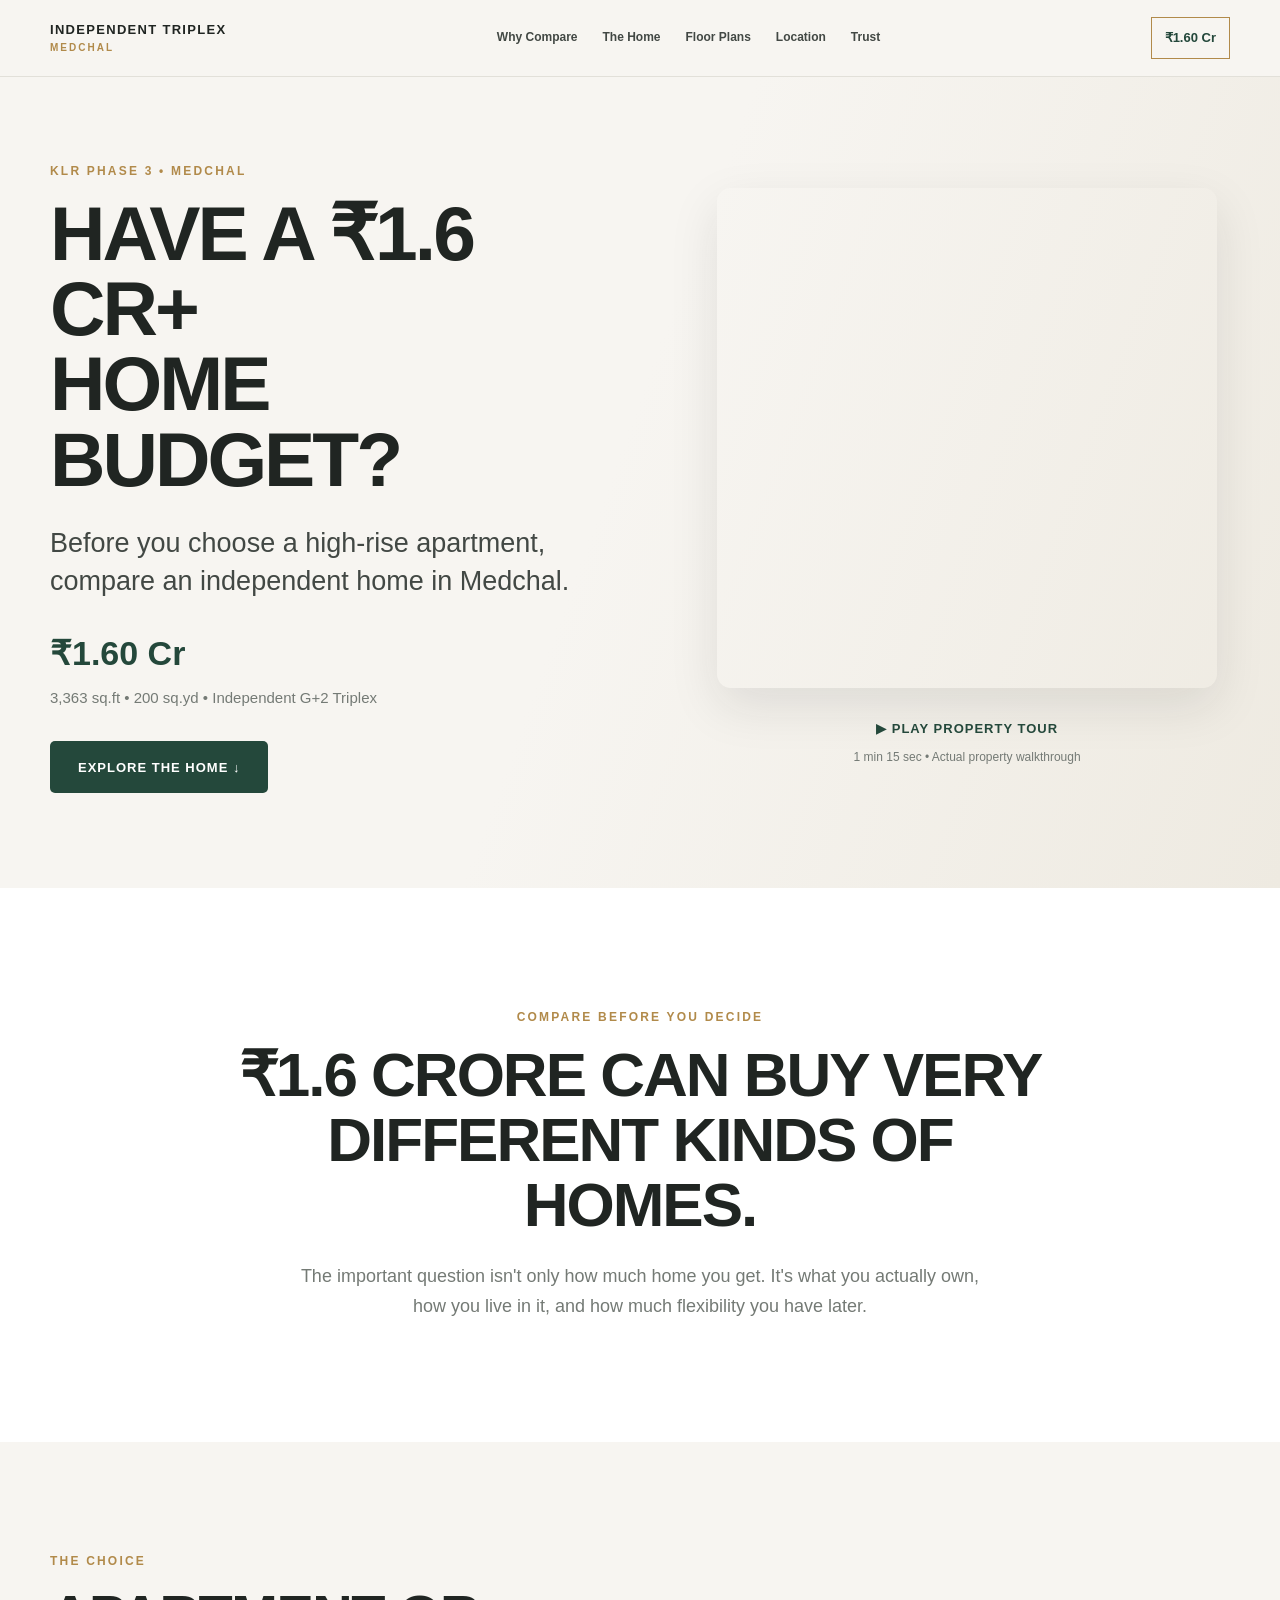
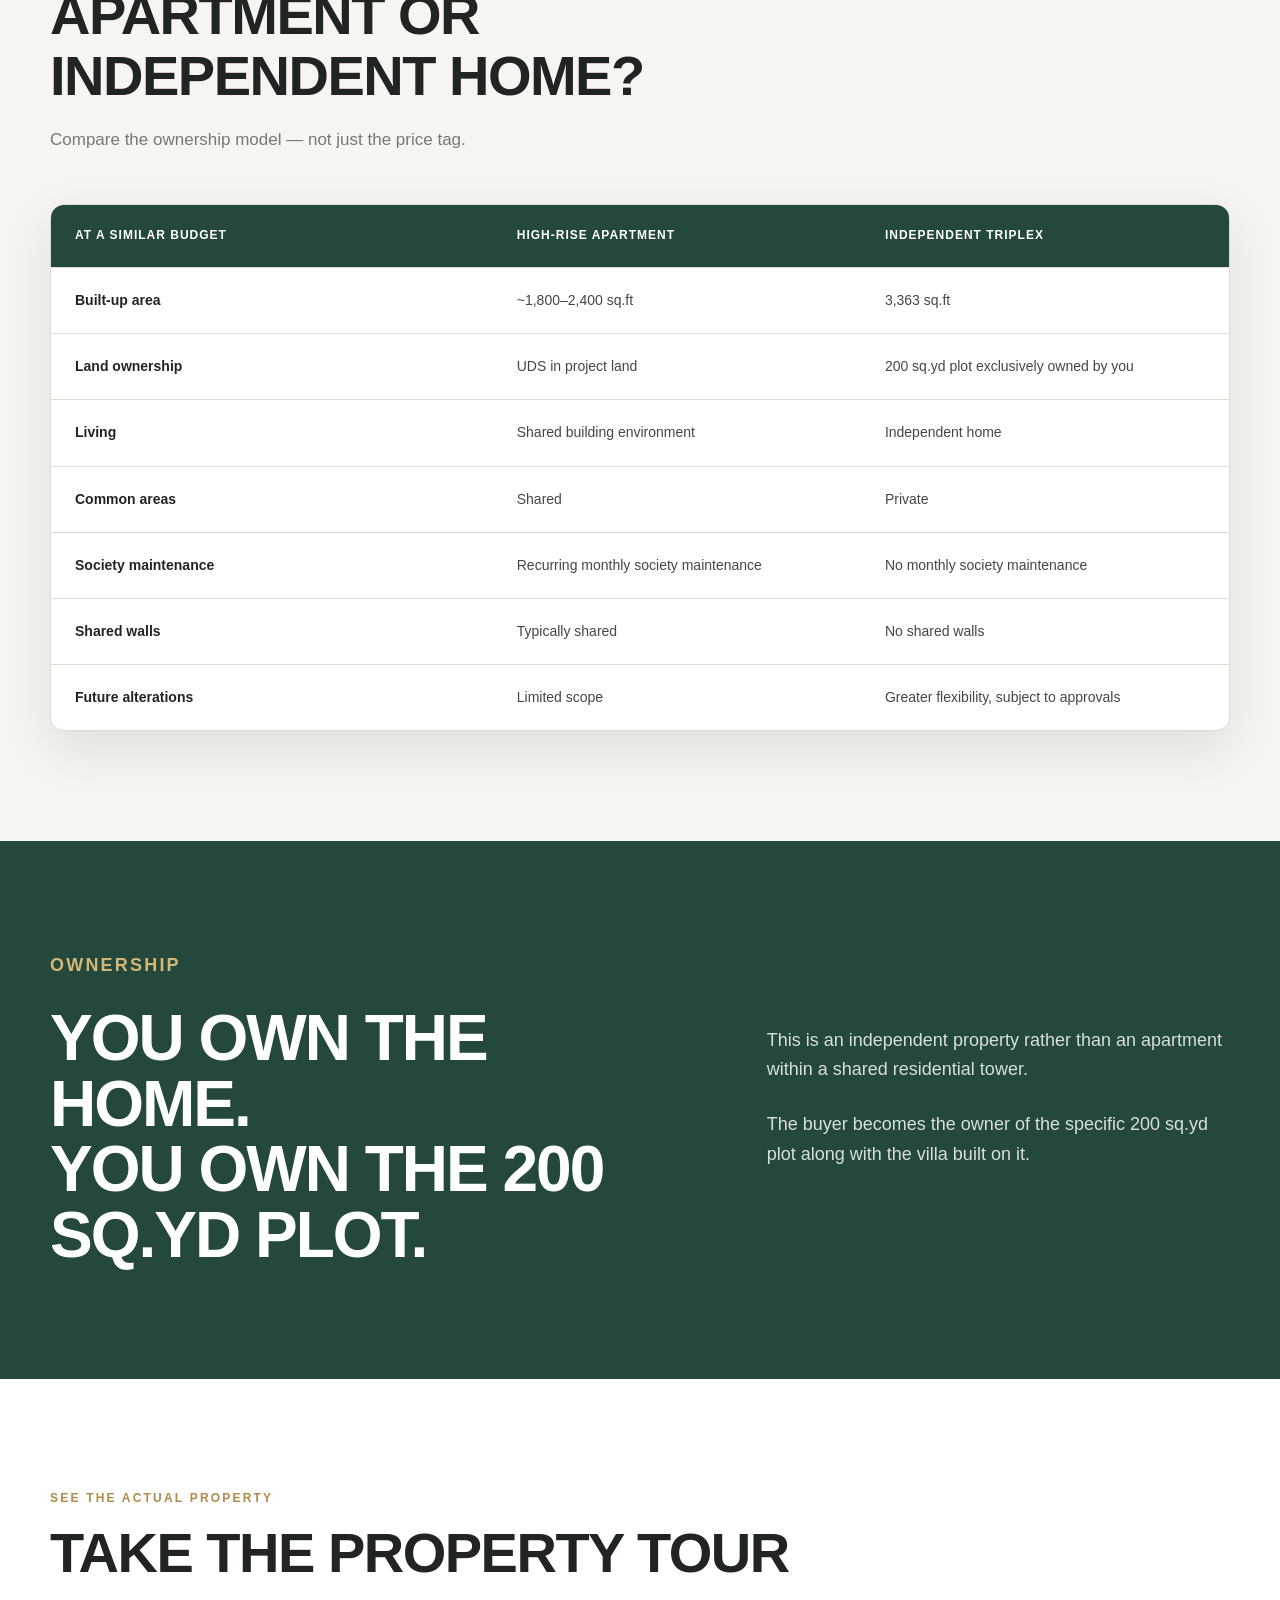
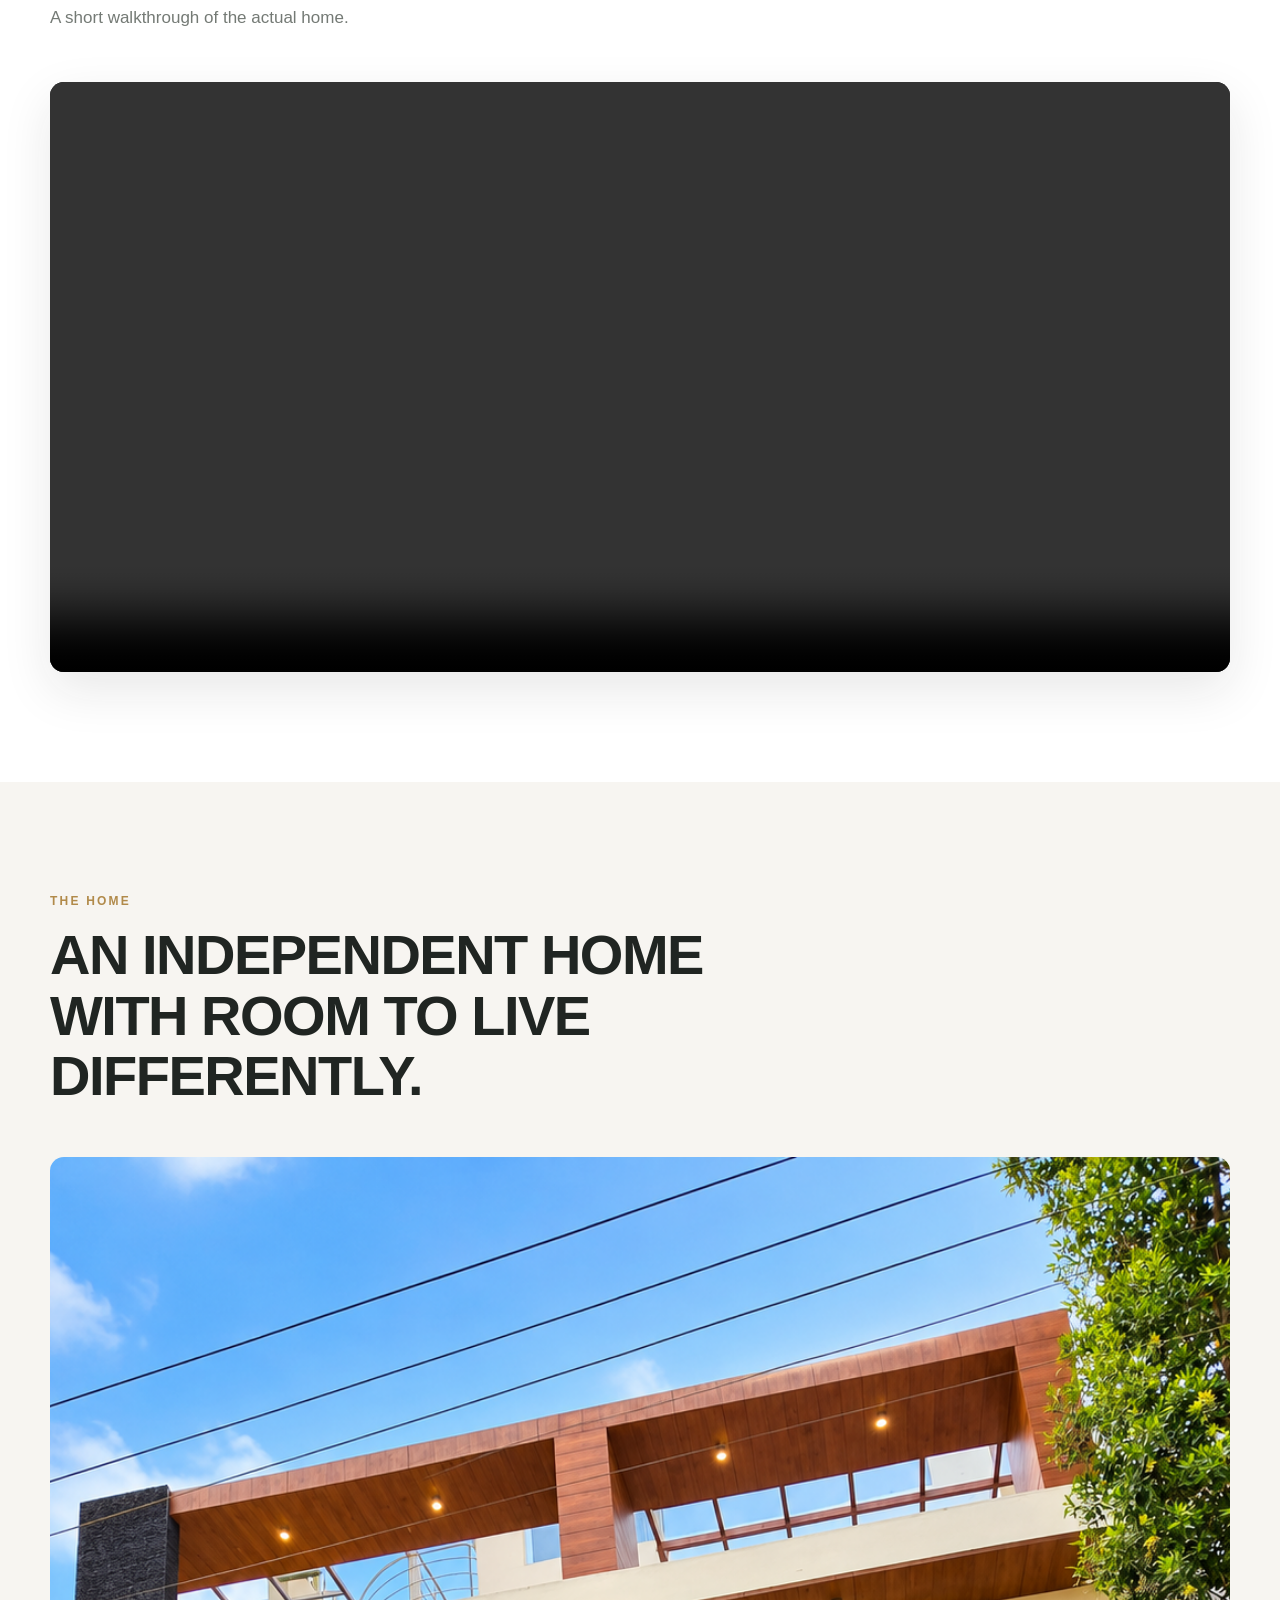
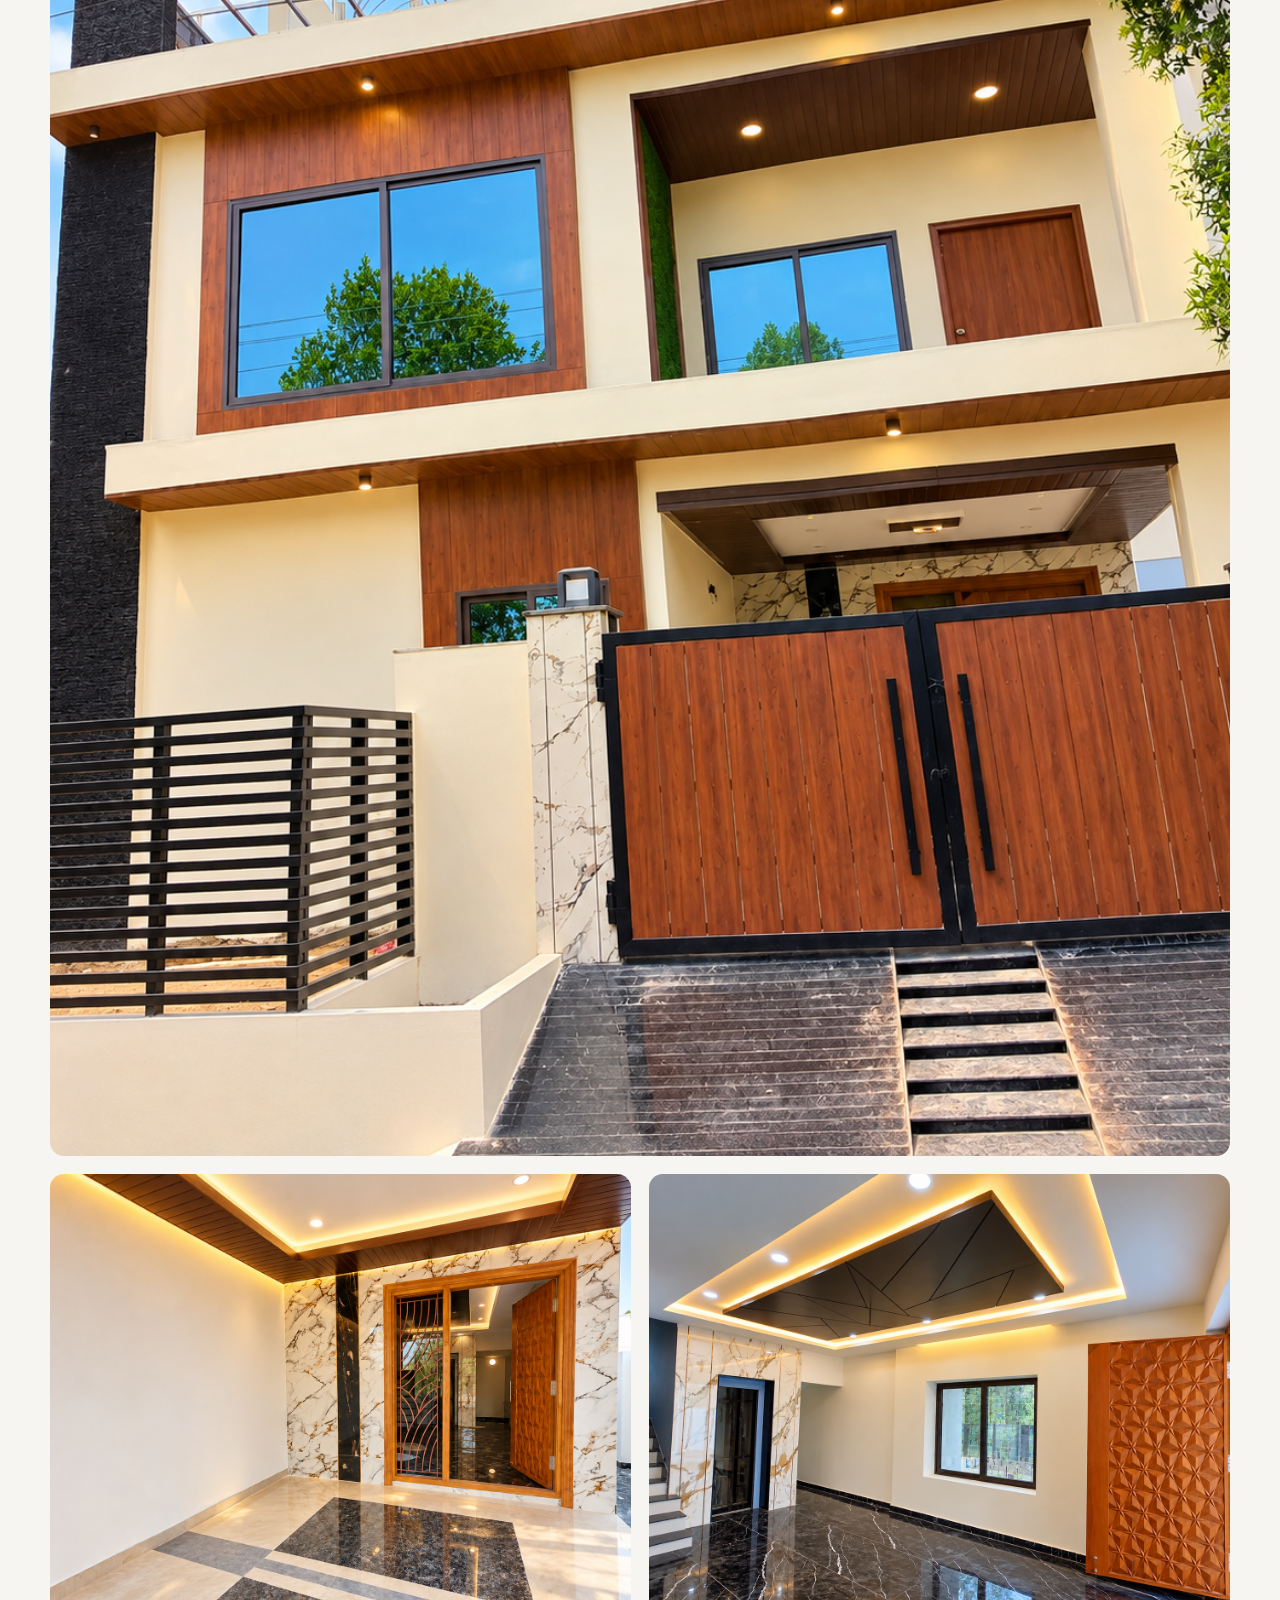
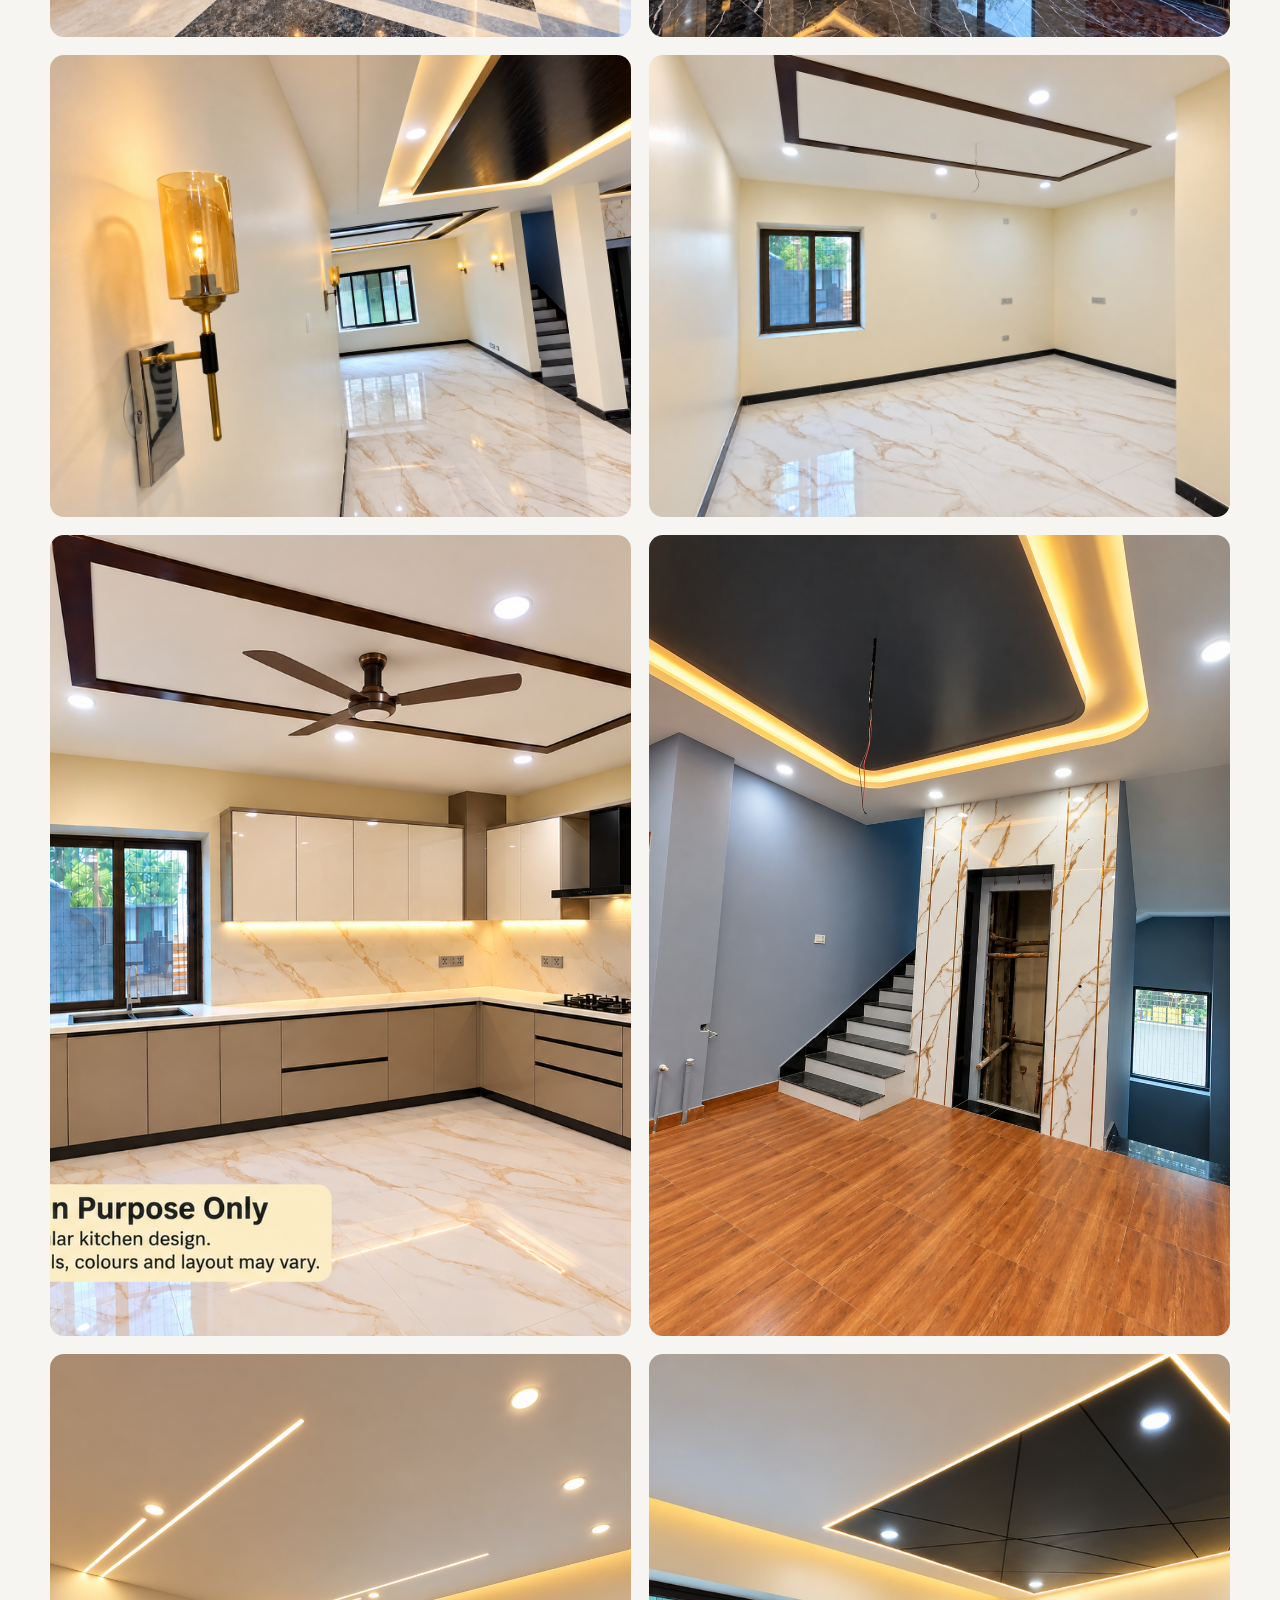
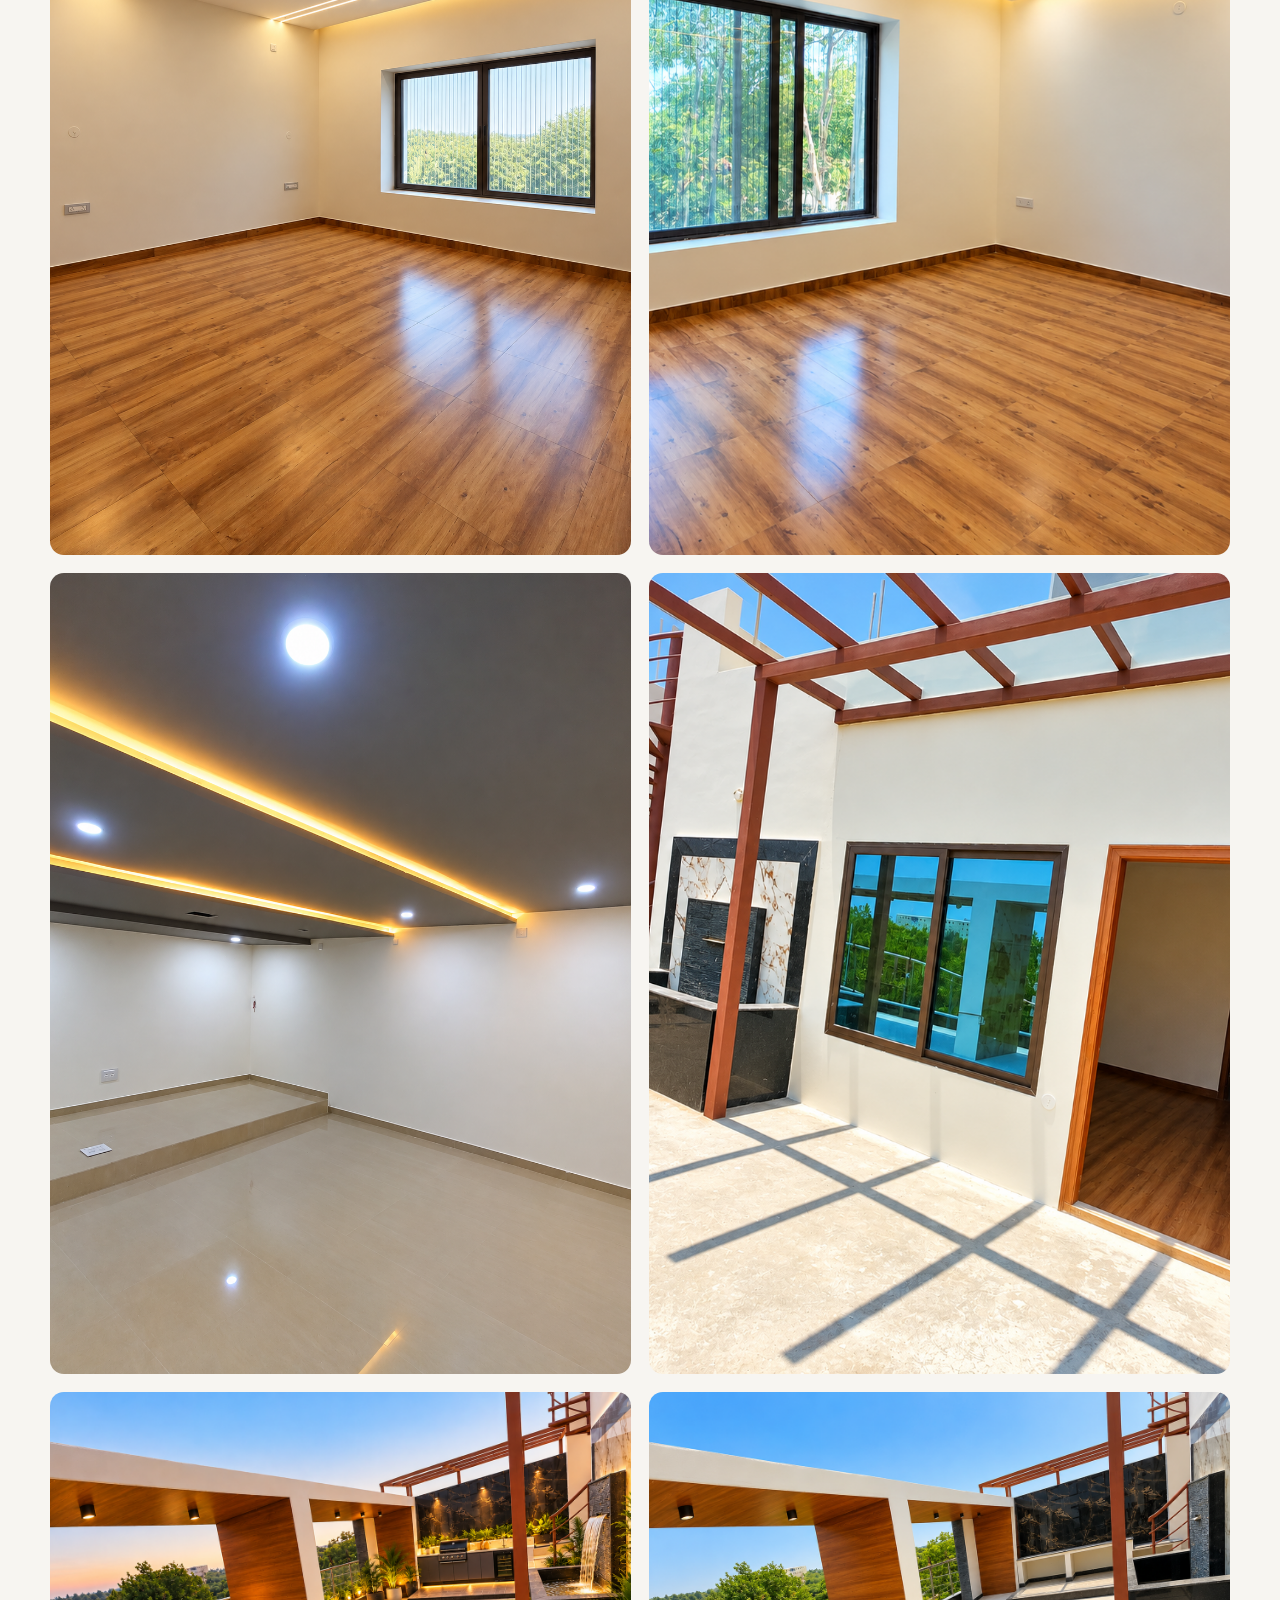
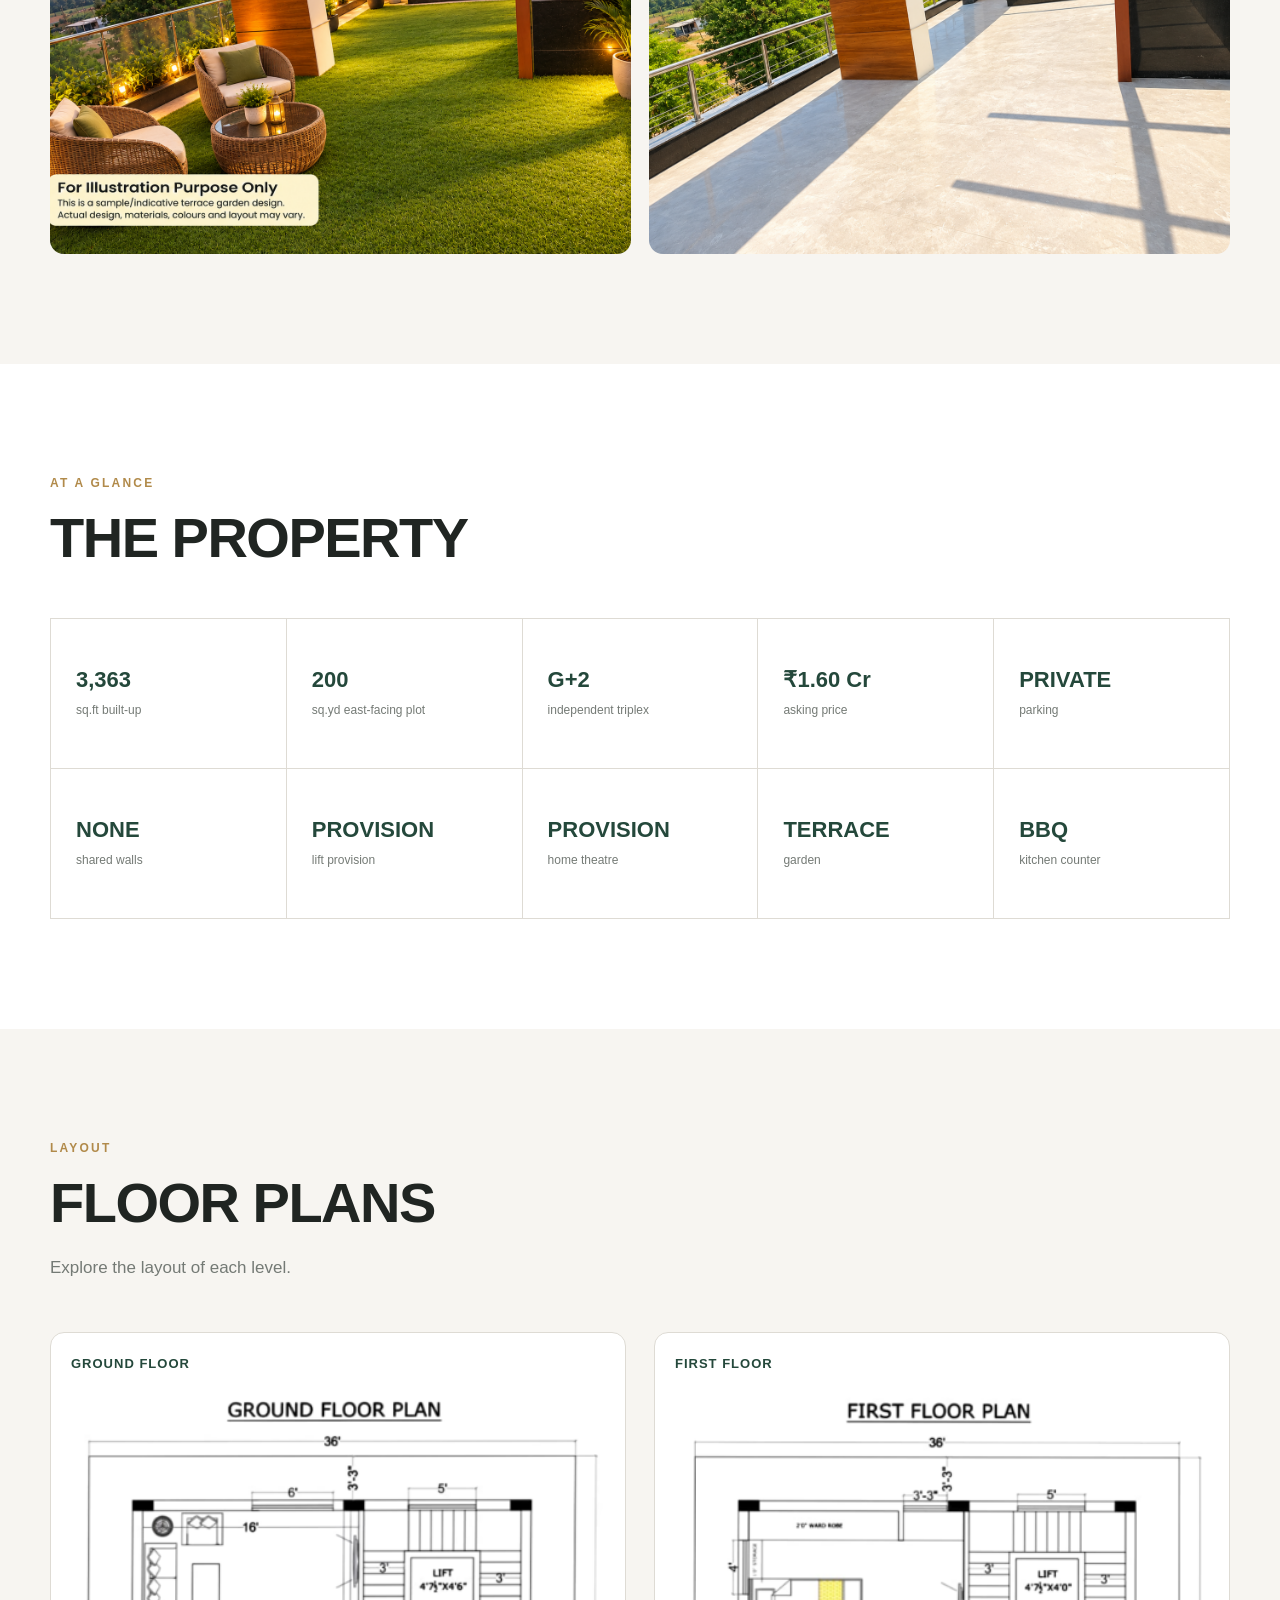
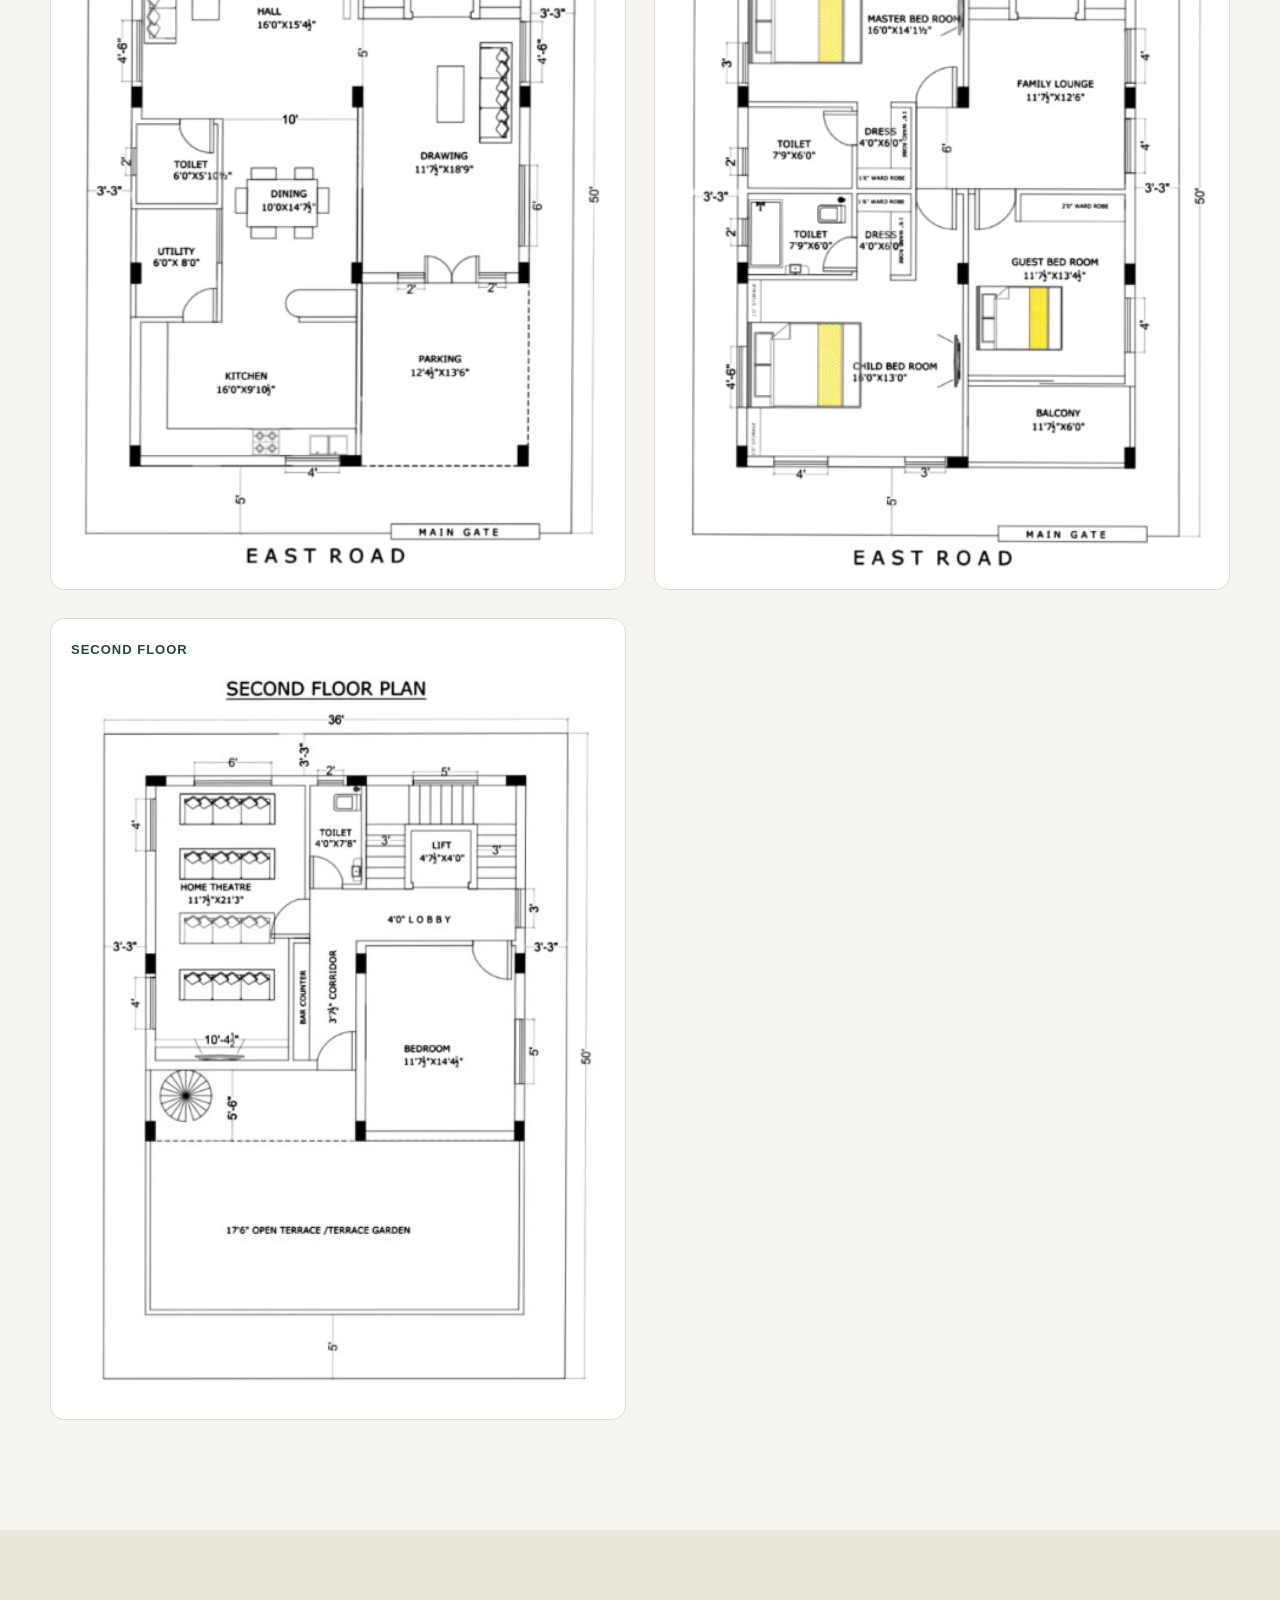
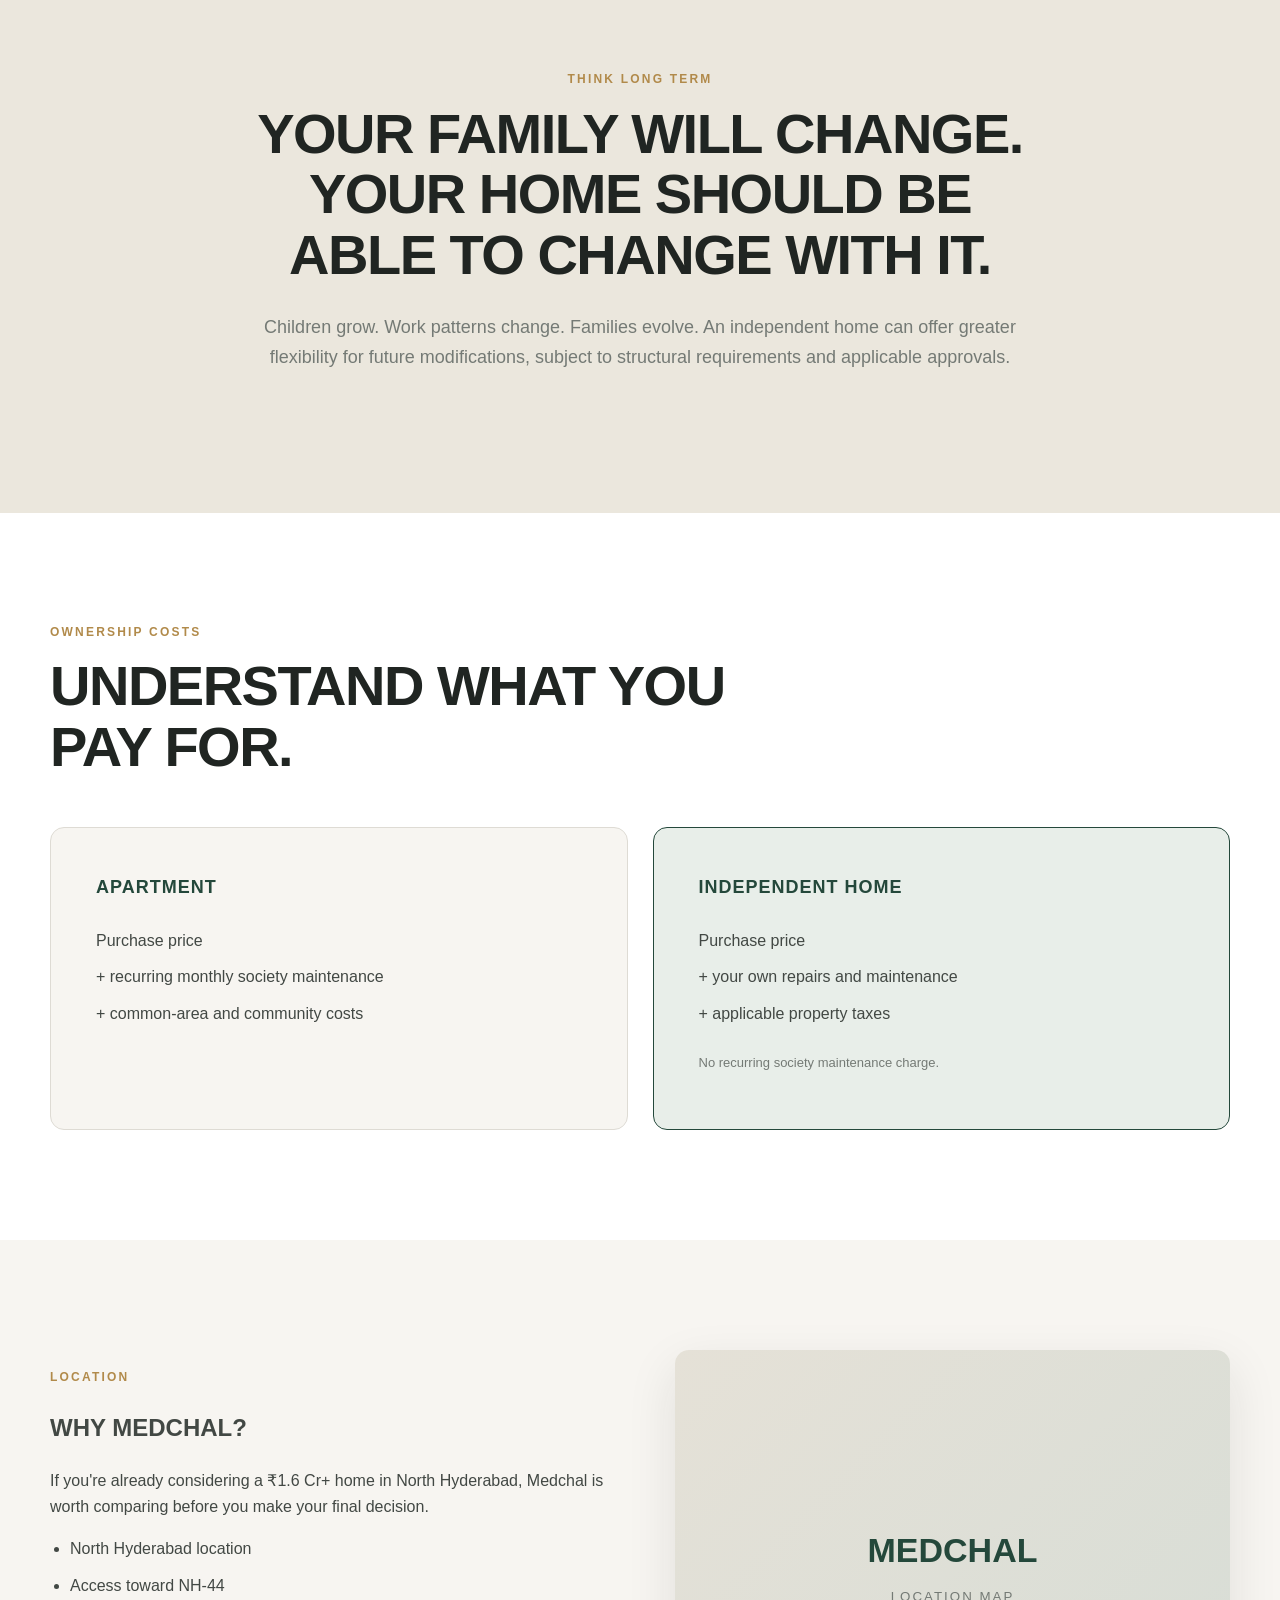
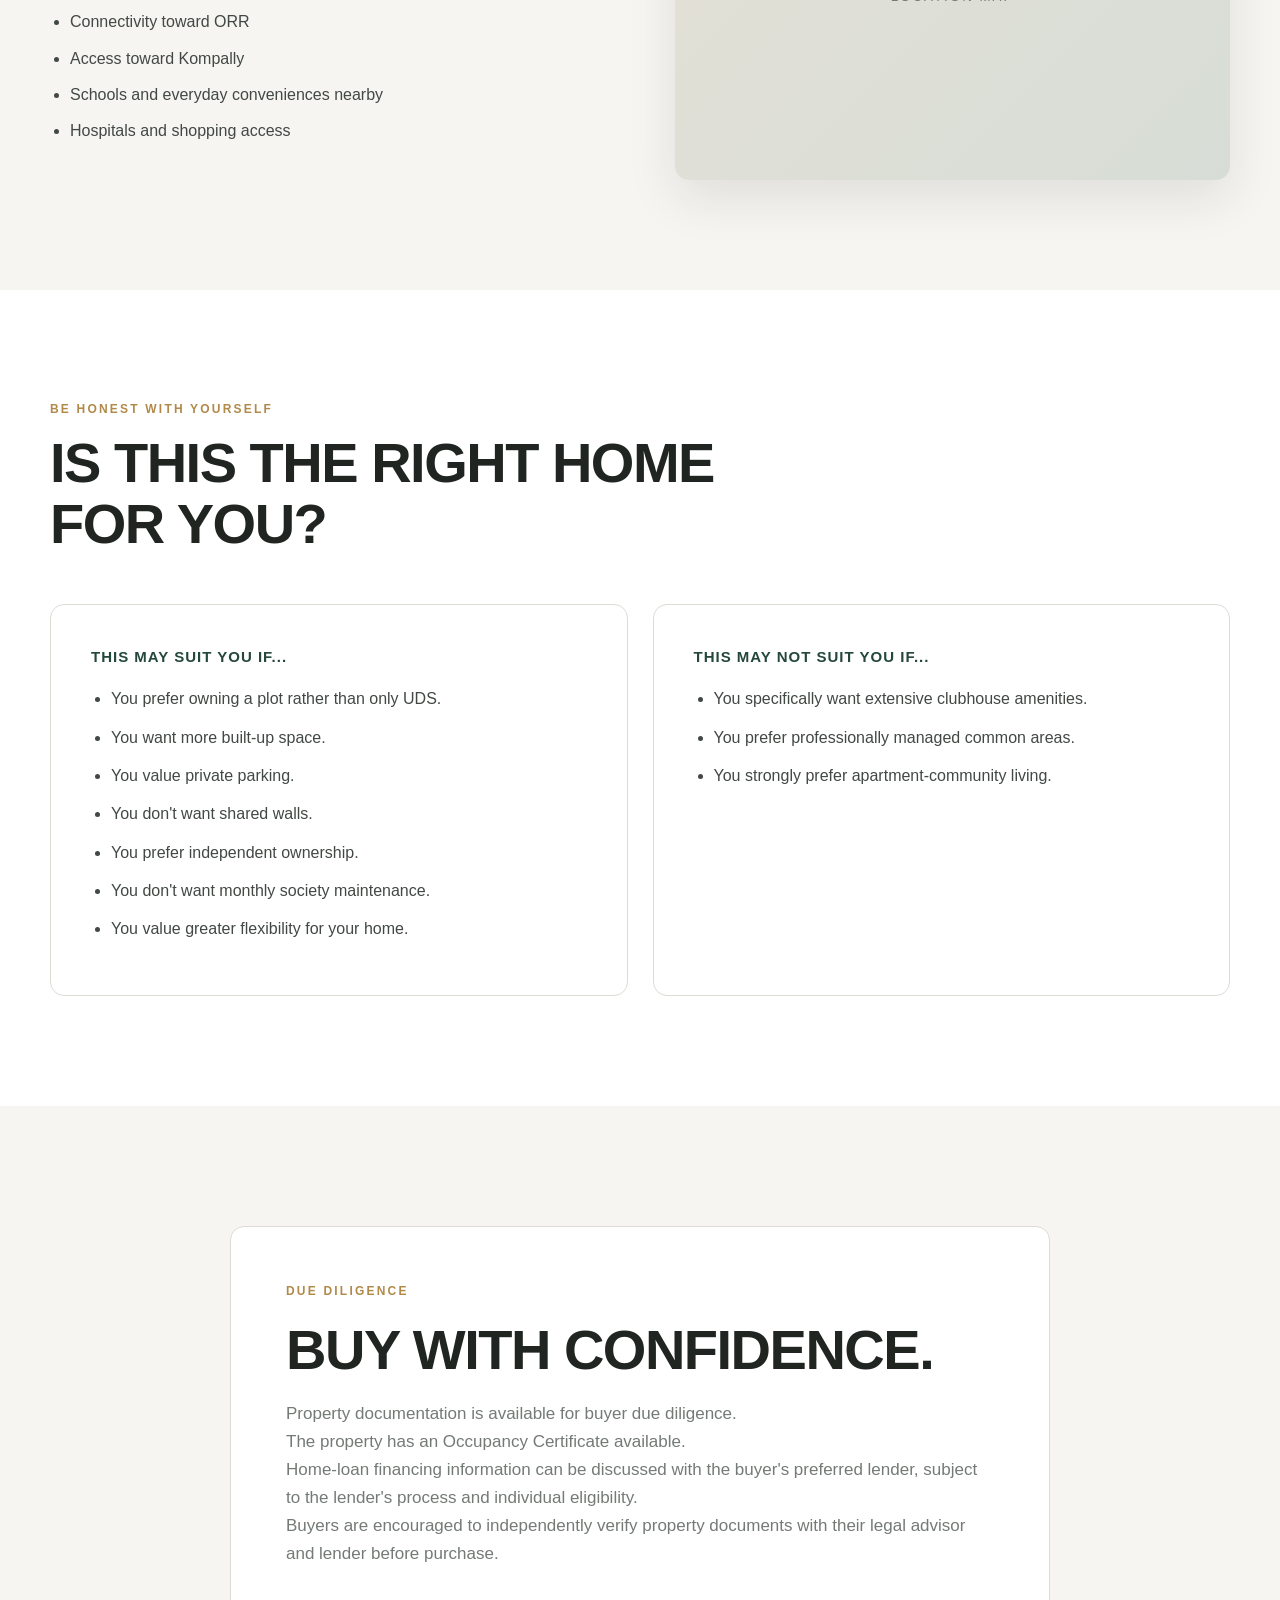
==== commit 60259bca: "Fix hero layout and property video path" ====
--- a/index.html
+++ b/index.html
@@ -95,13 +95,7 @@
         1 min 15 sec • Actual property walkthrough
     </p>
 
-</div>
-
-            <p class="tour-note">
-                1 min 15 sec • Actual property walkthrough
-            </p>
-
-        </div>
+    </div>
 
     </div>
 
@@ -823,7 +817,7 @@
         <video controls>
 
             <source
-                src="videos/Triplex.mp4"
+                src="Triplex.mp4"
                 type="video/mp4">
 
         </video>
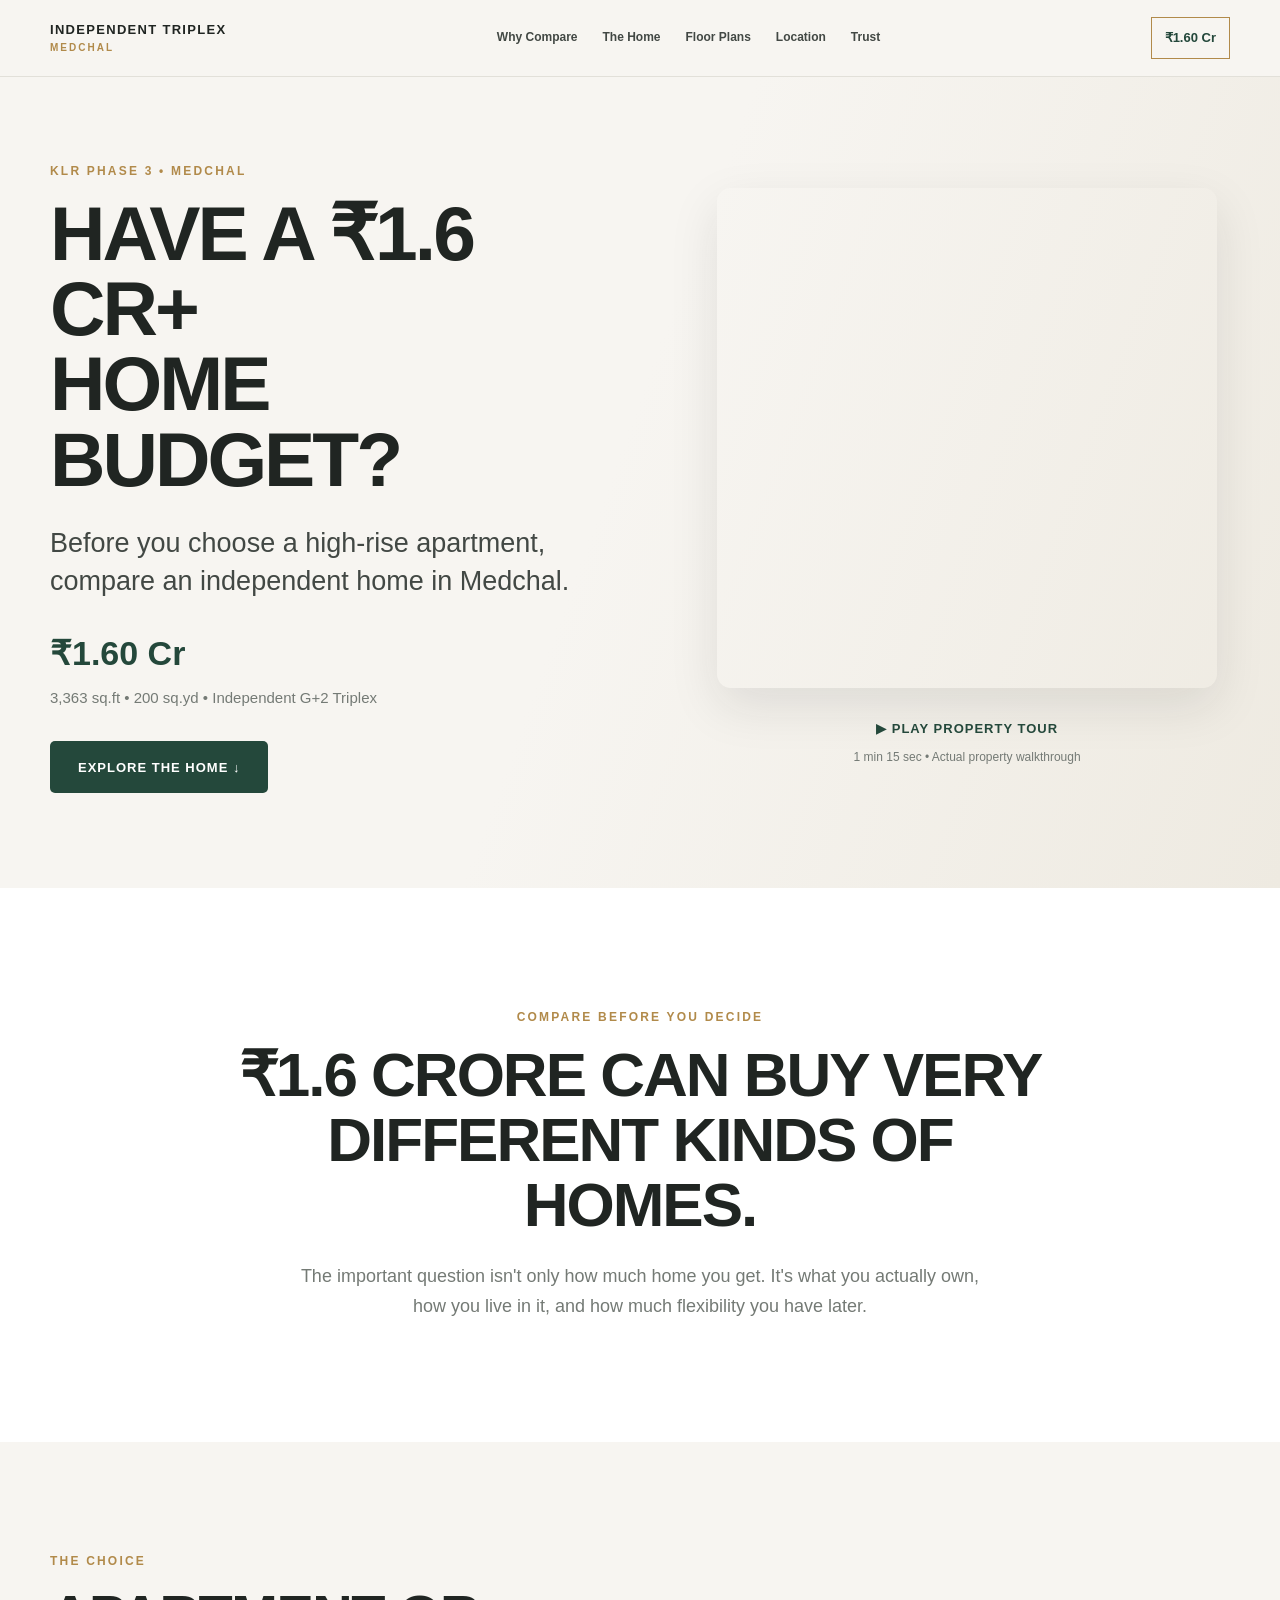
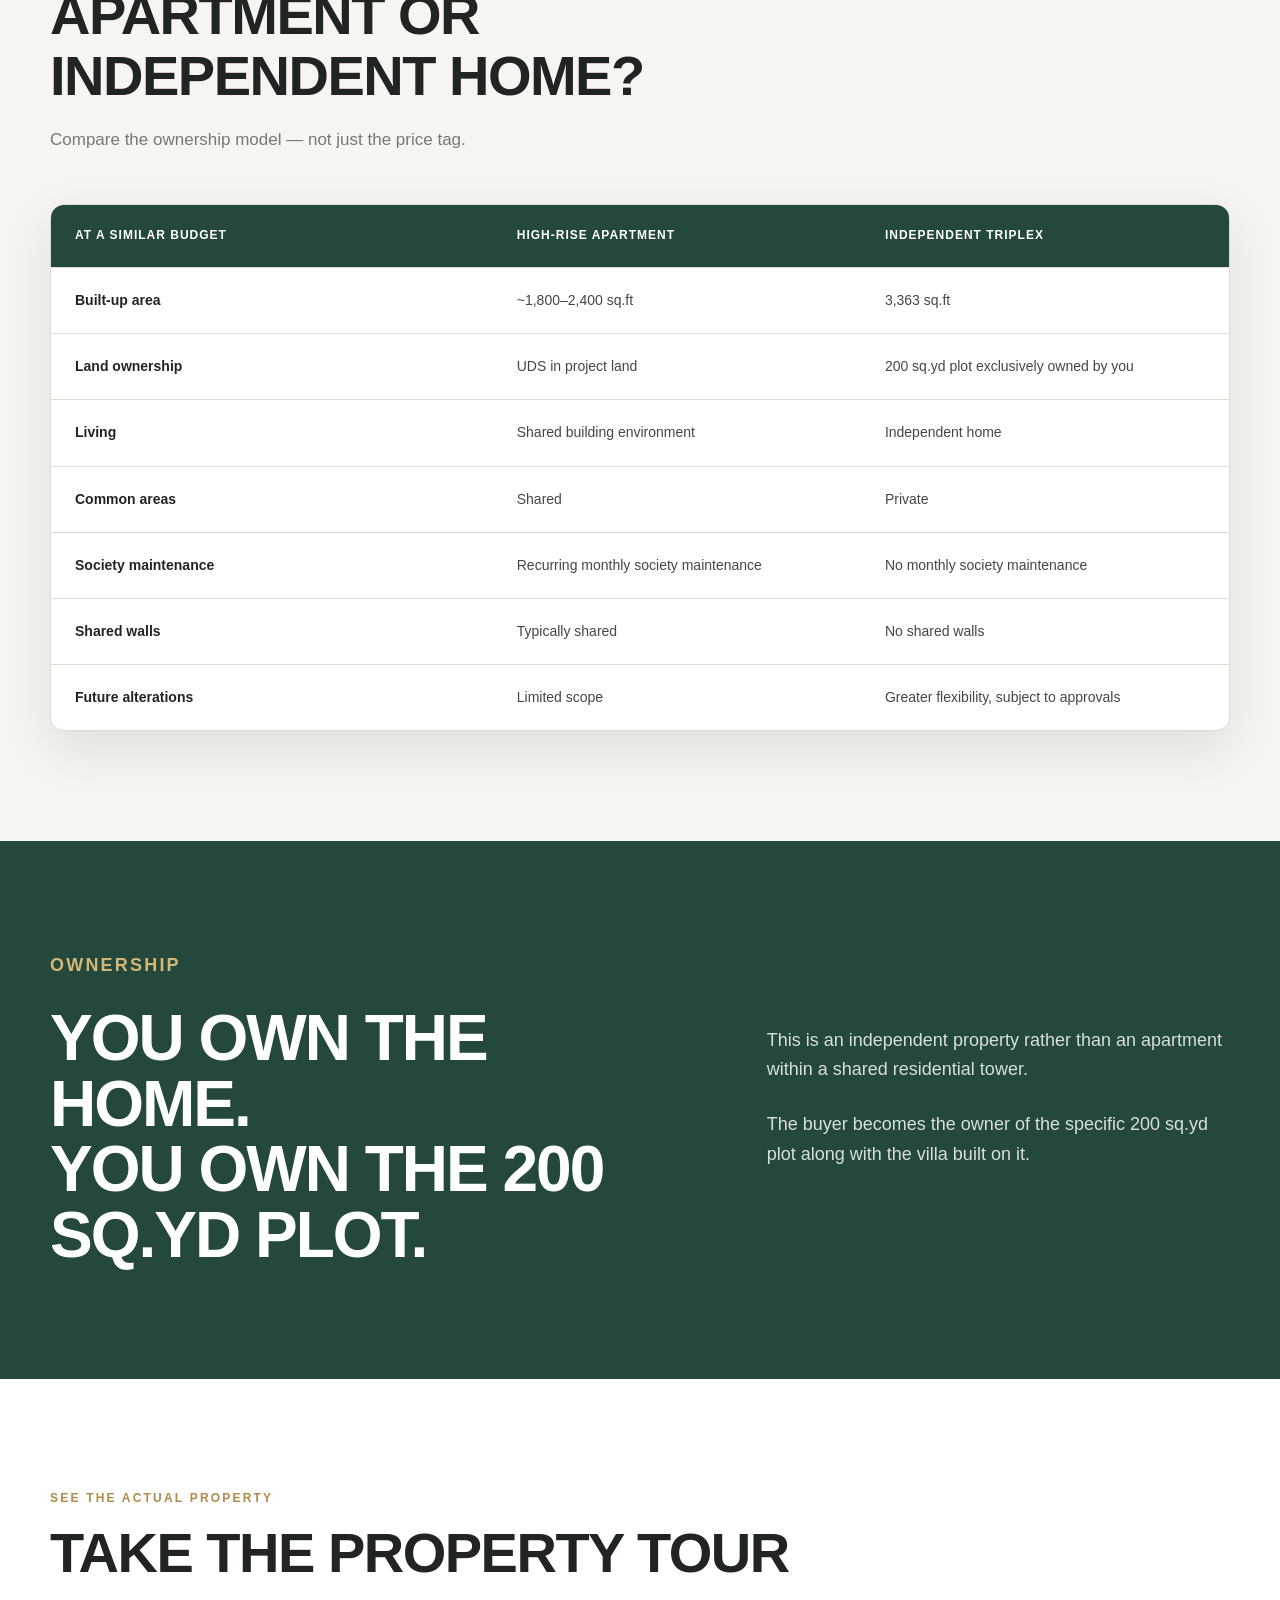
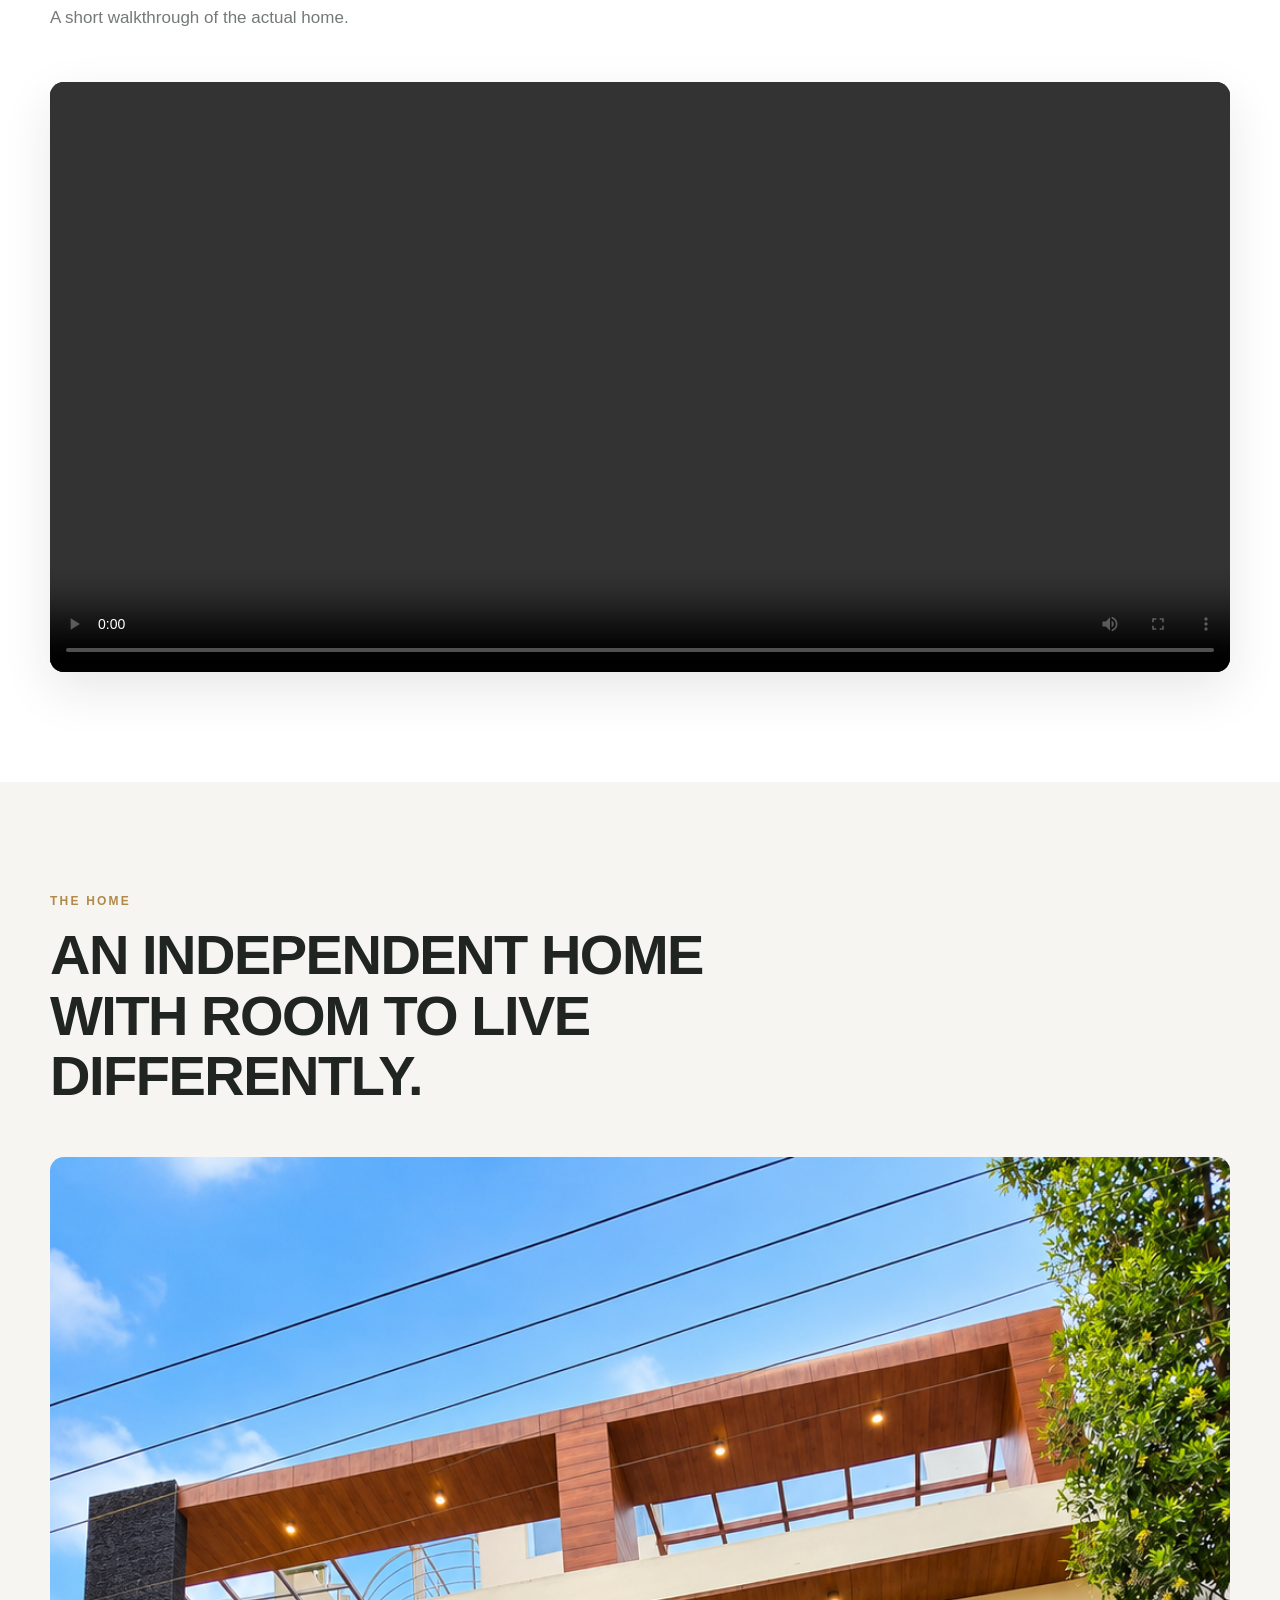
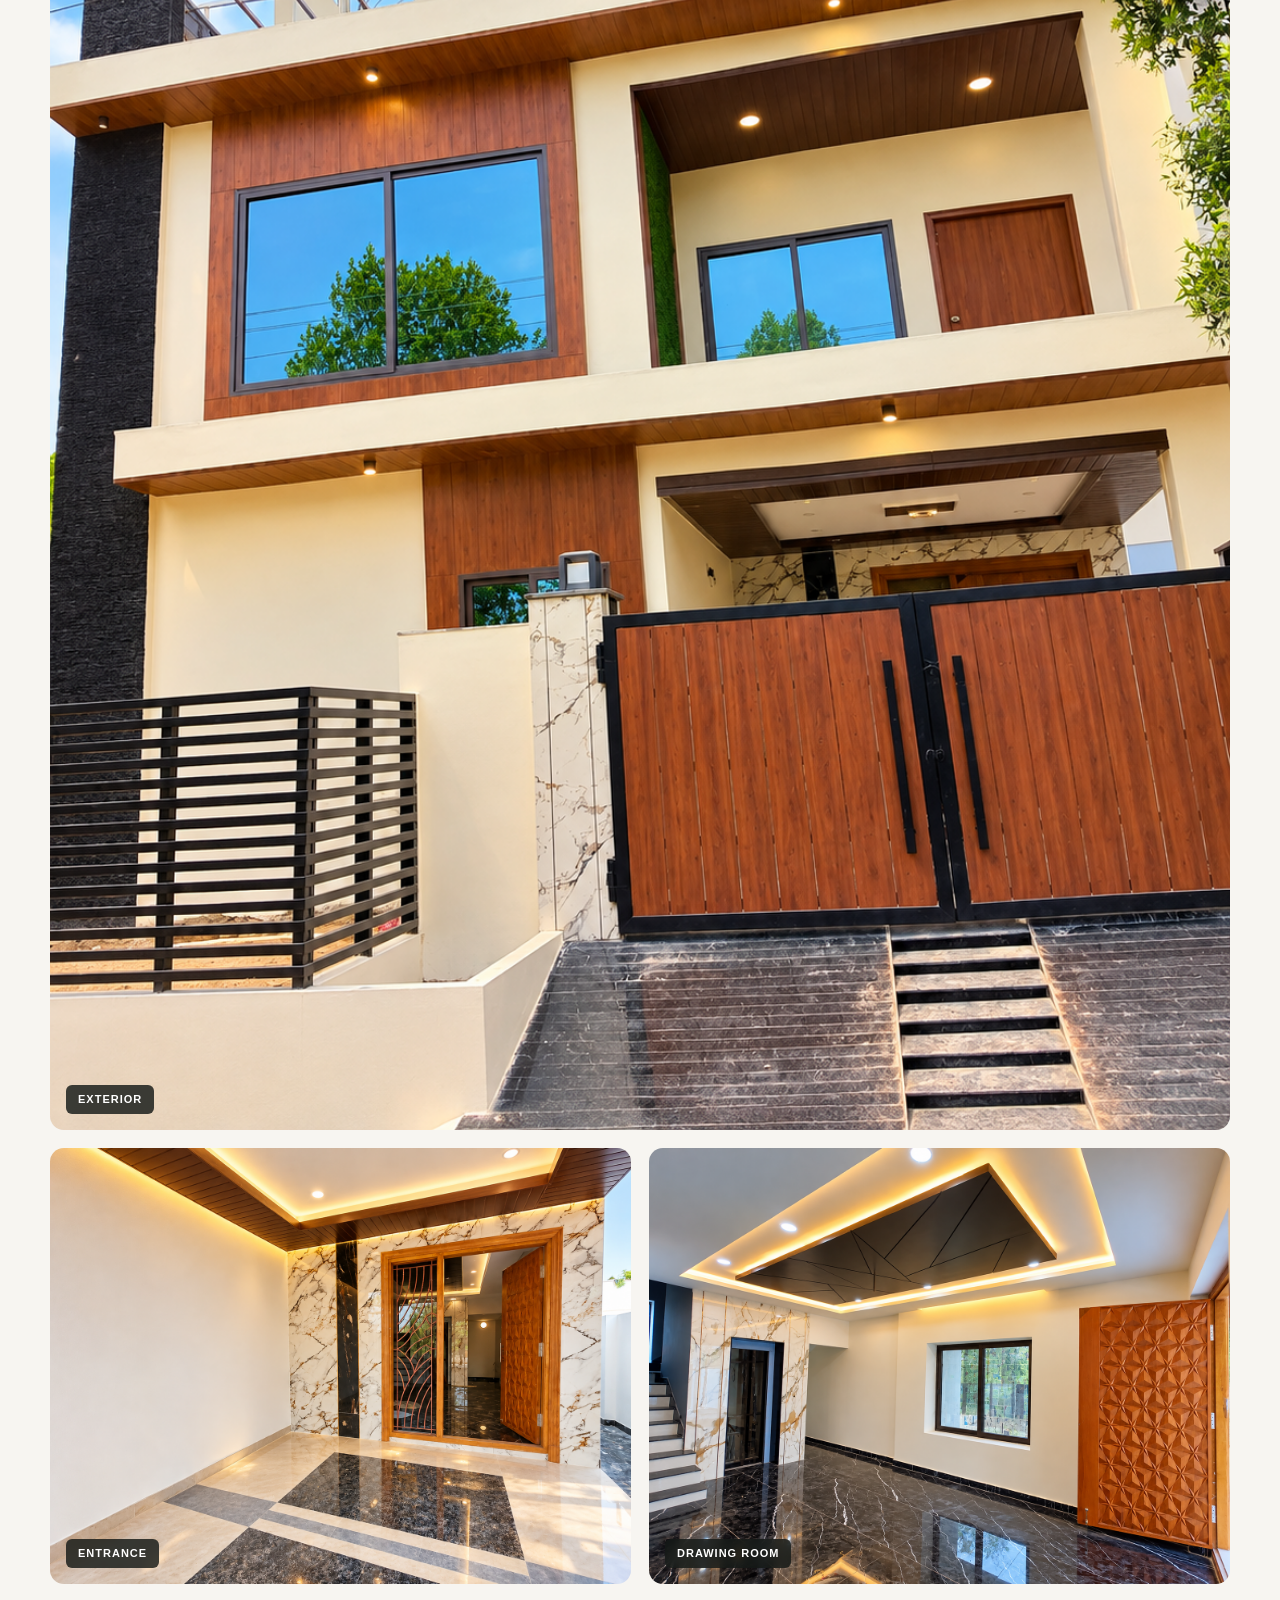
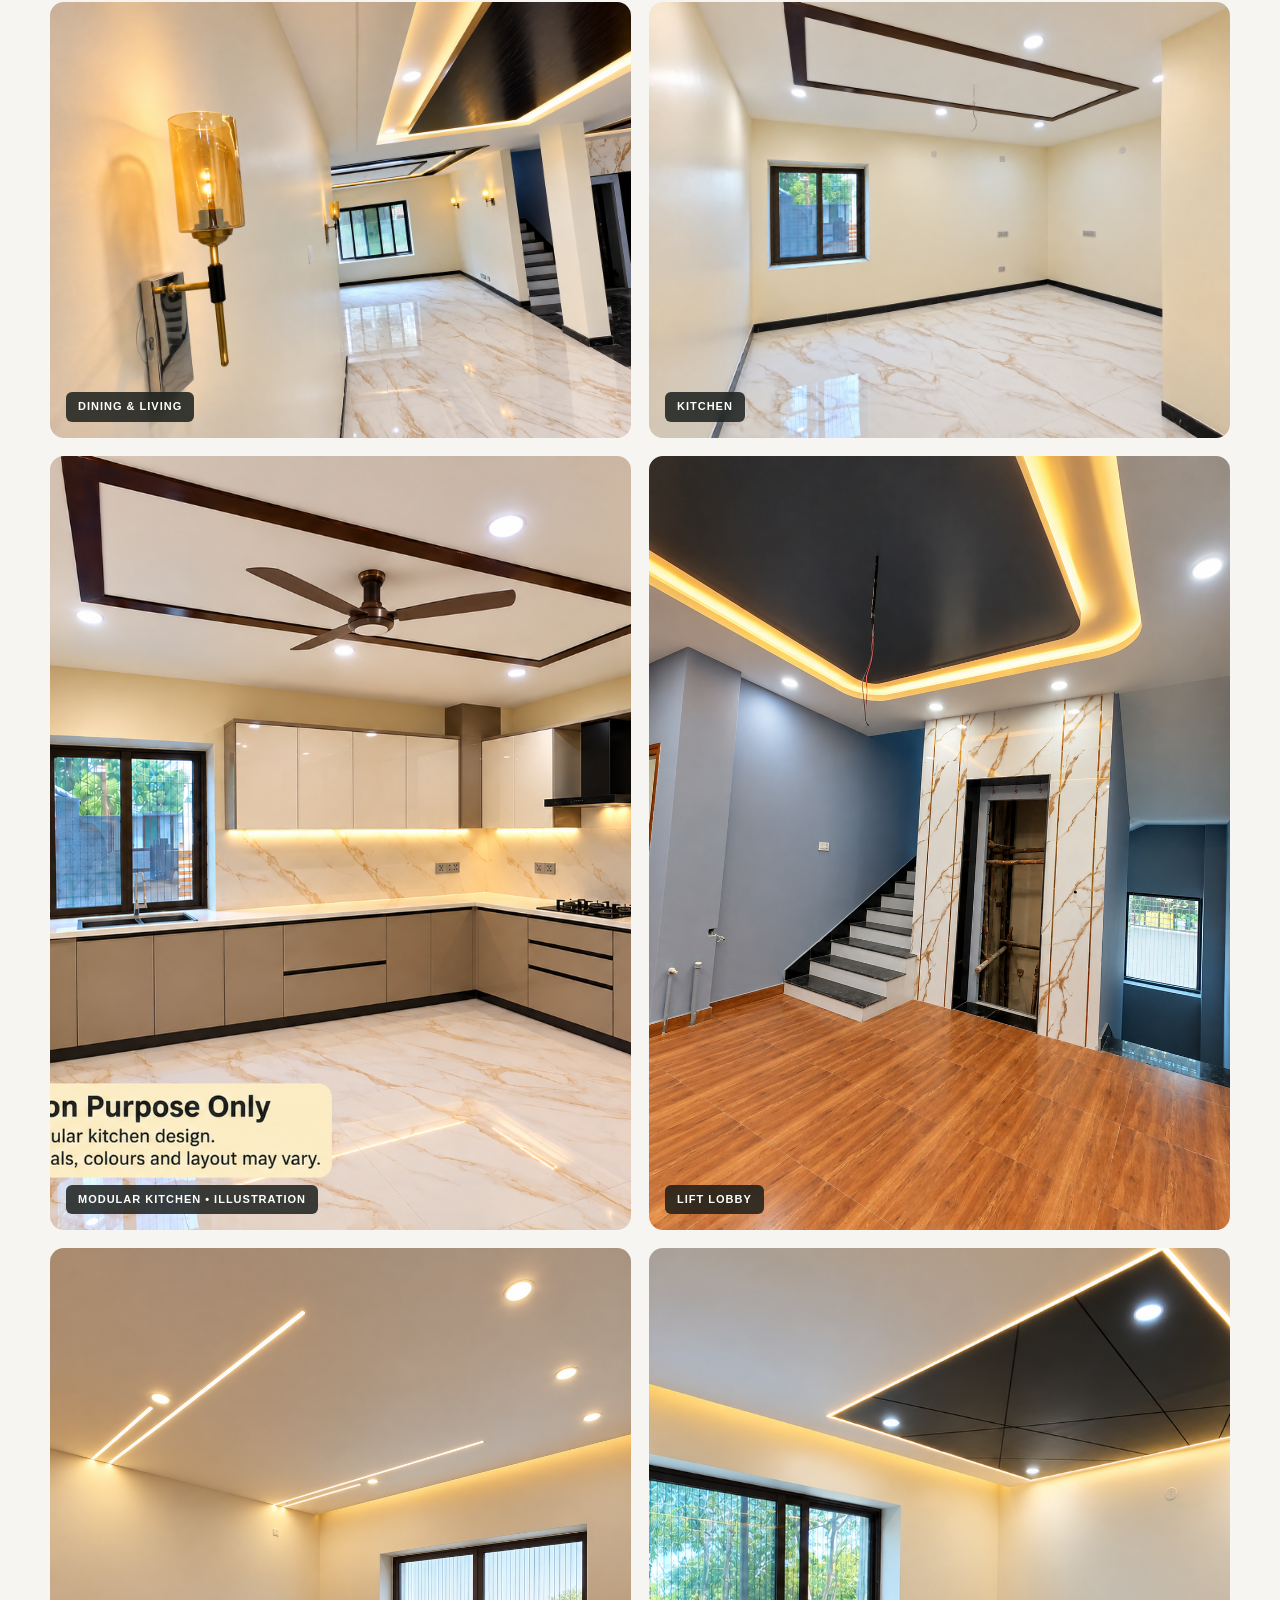
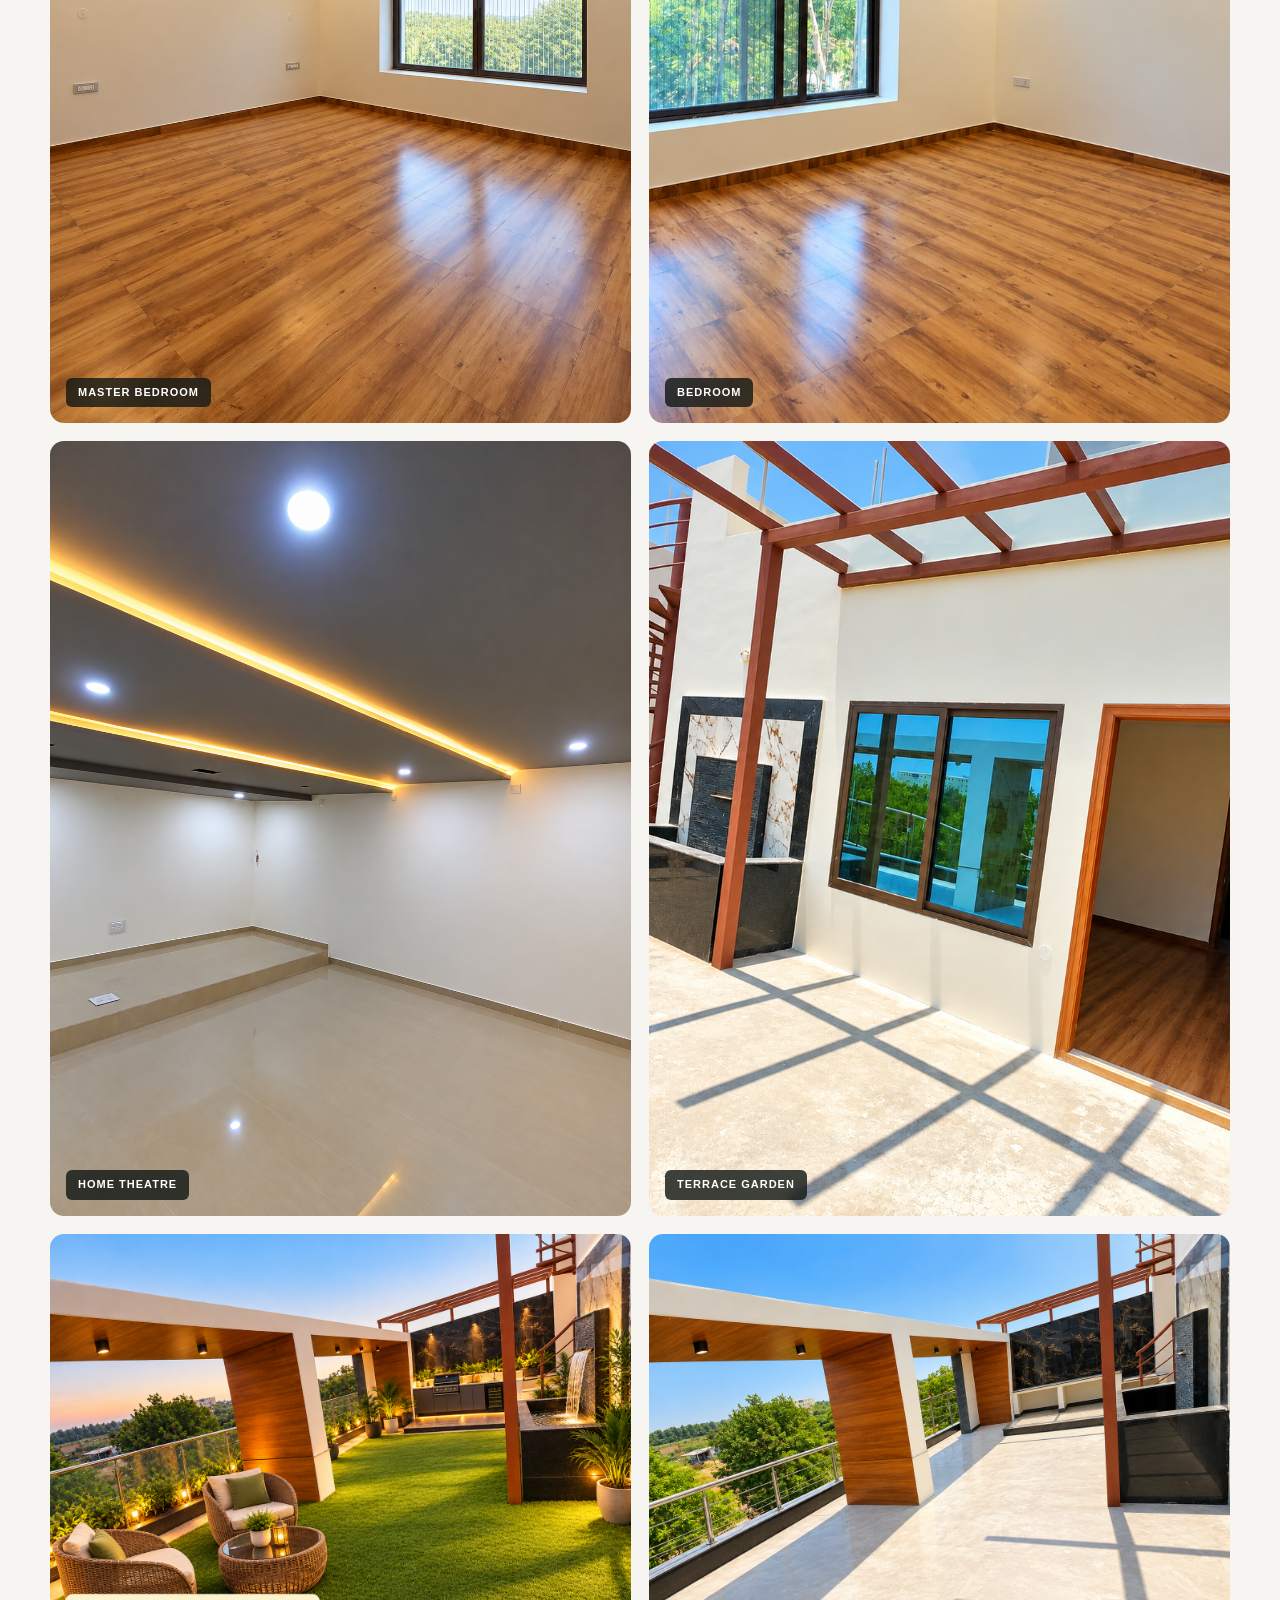
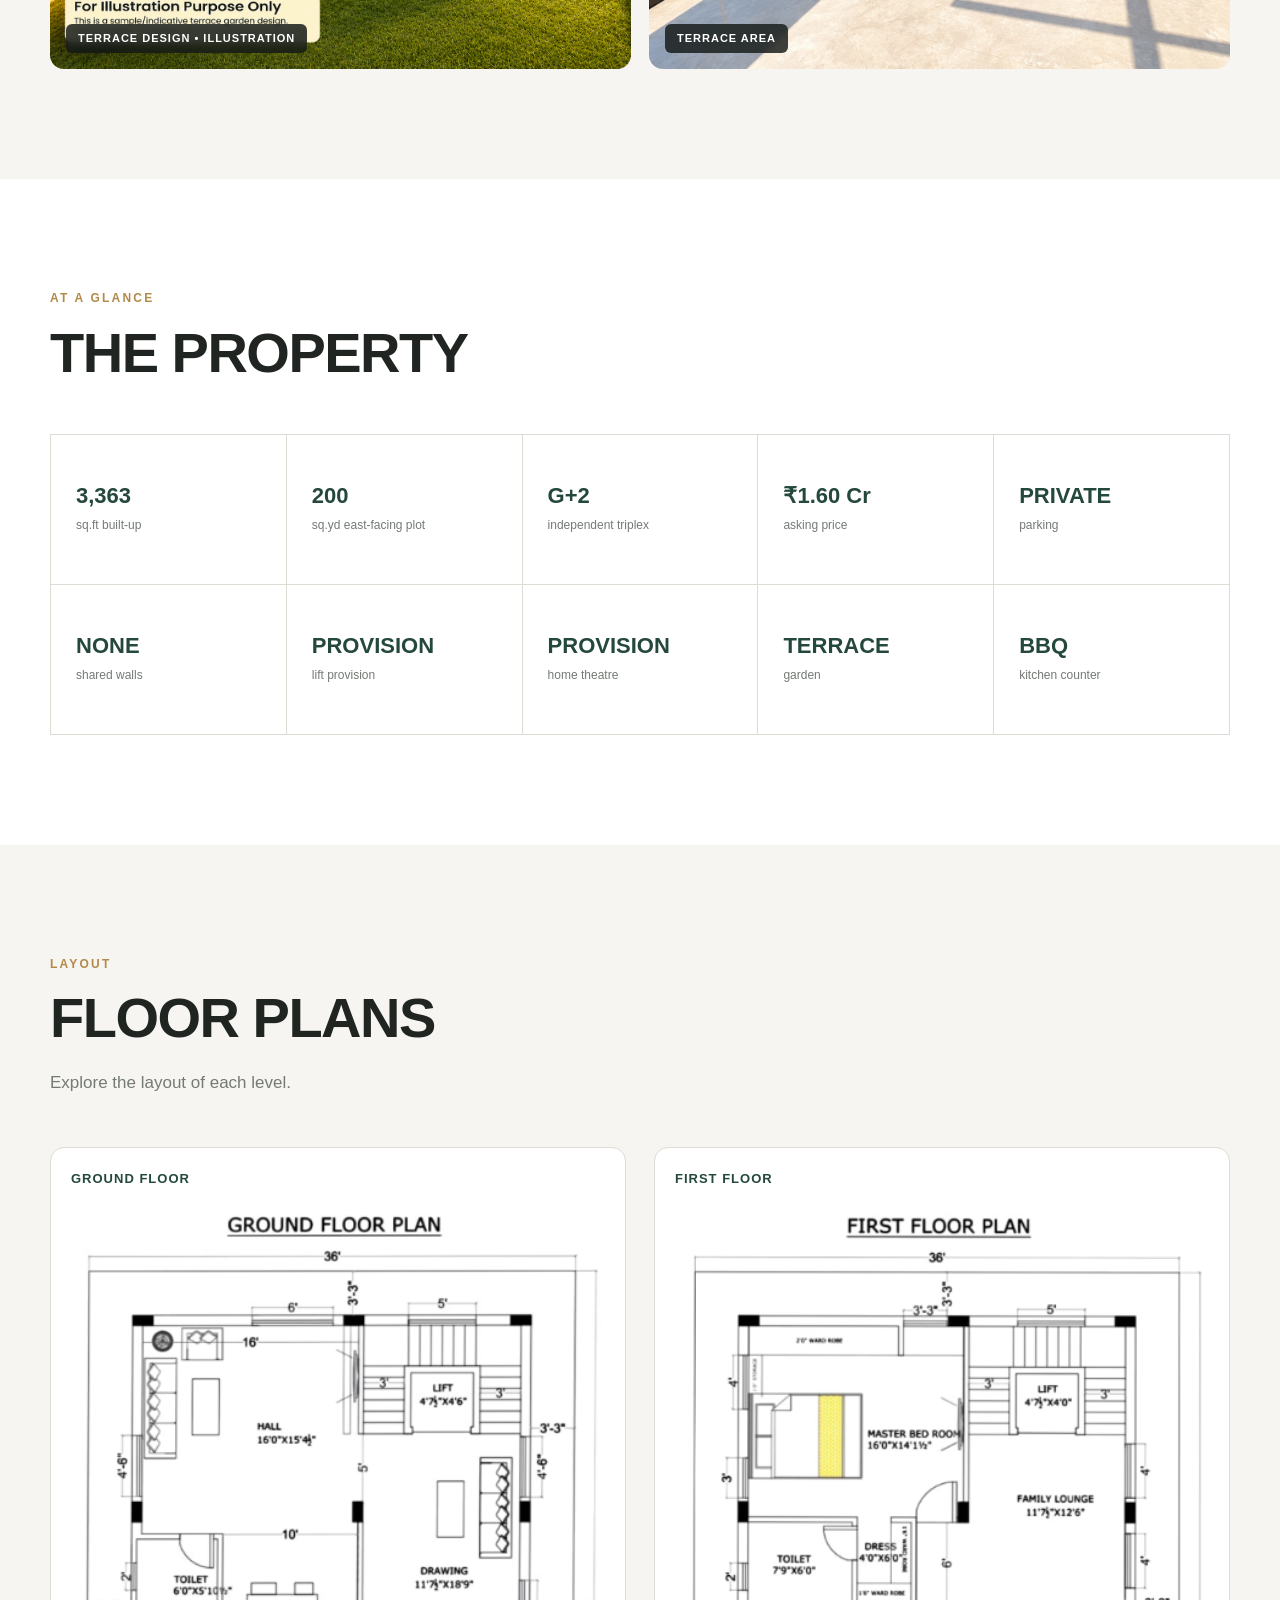
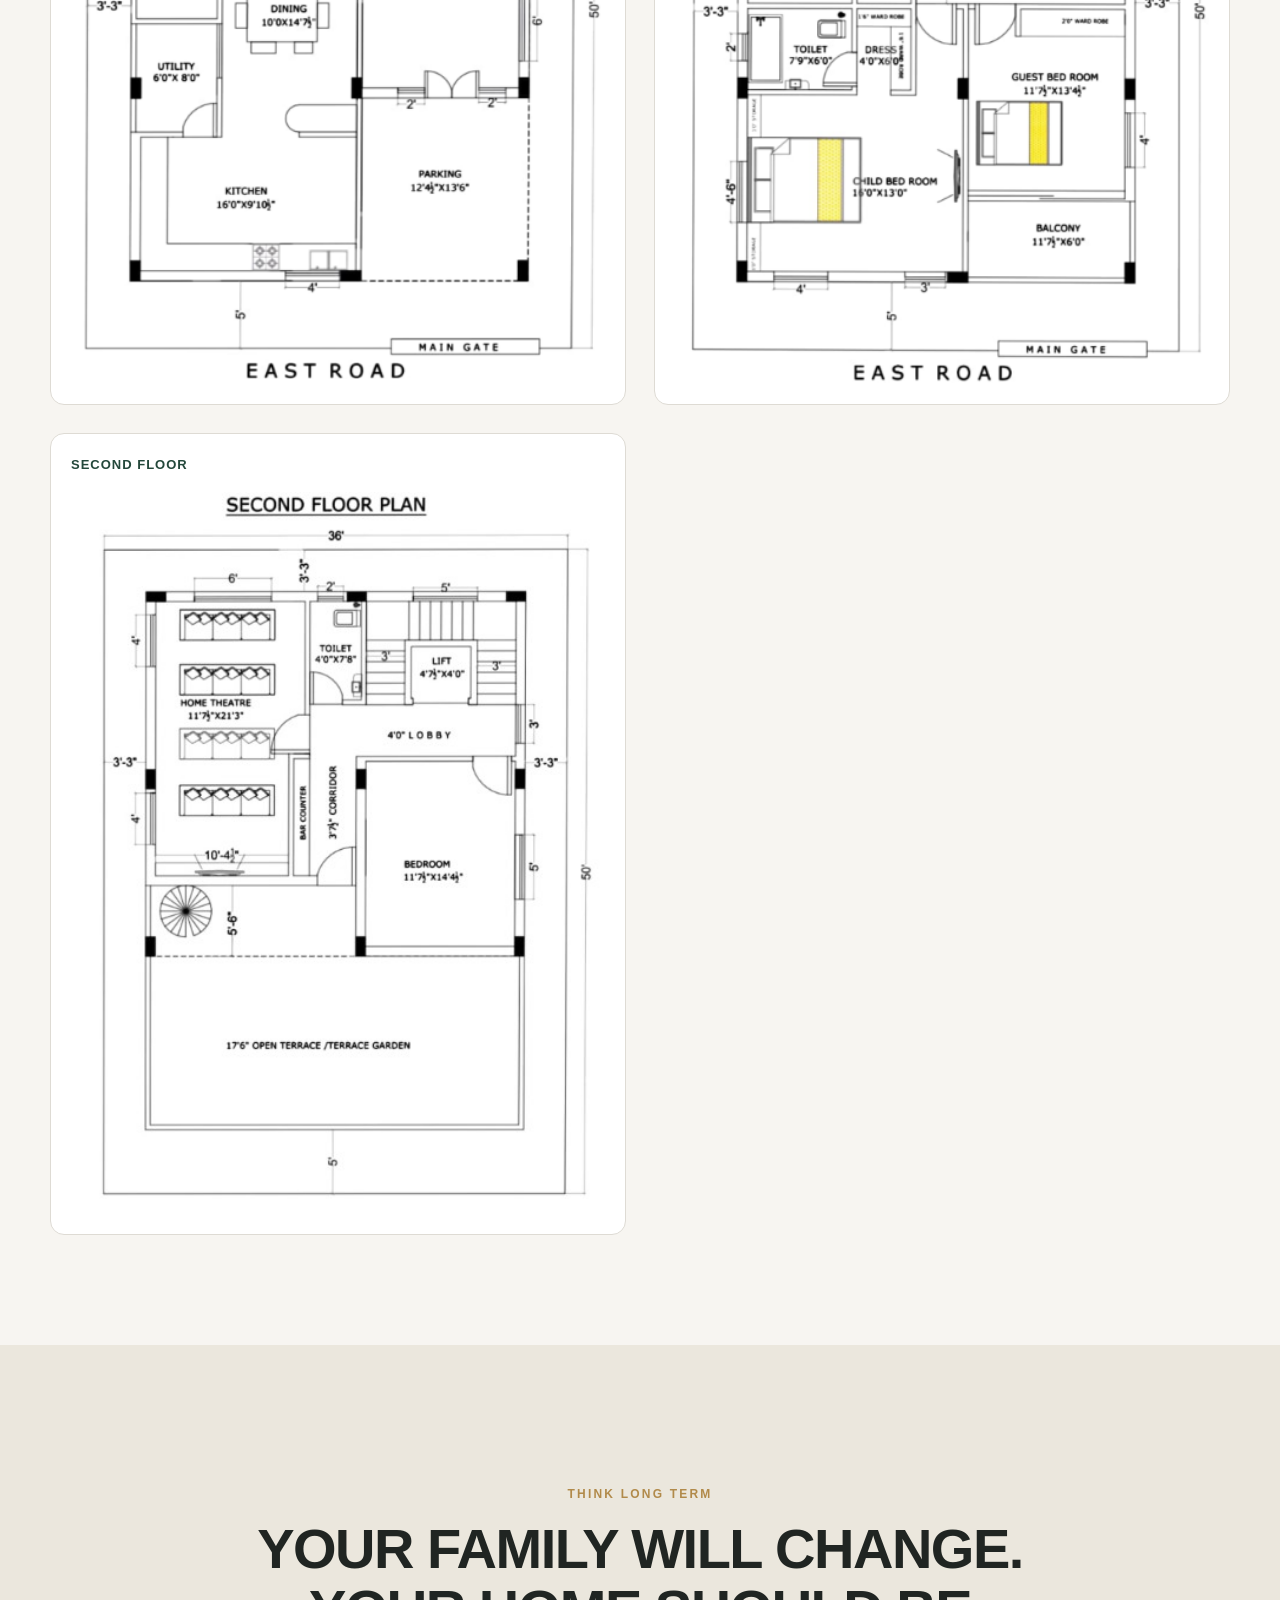
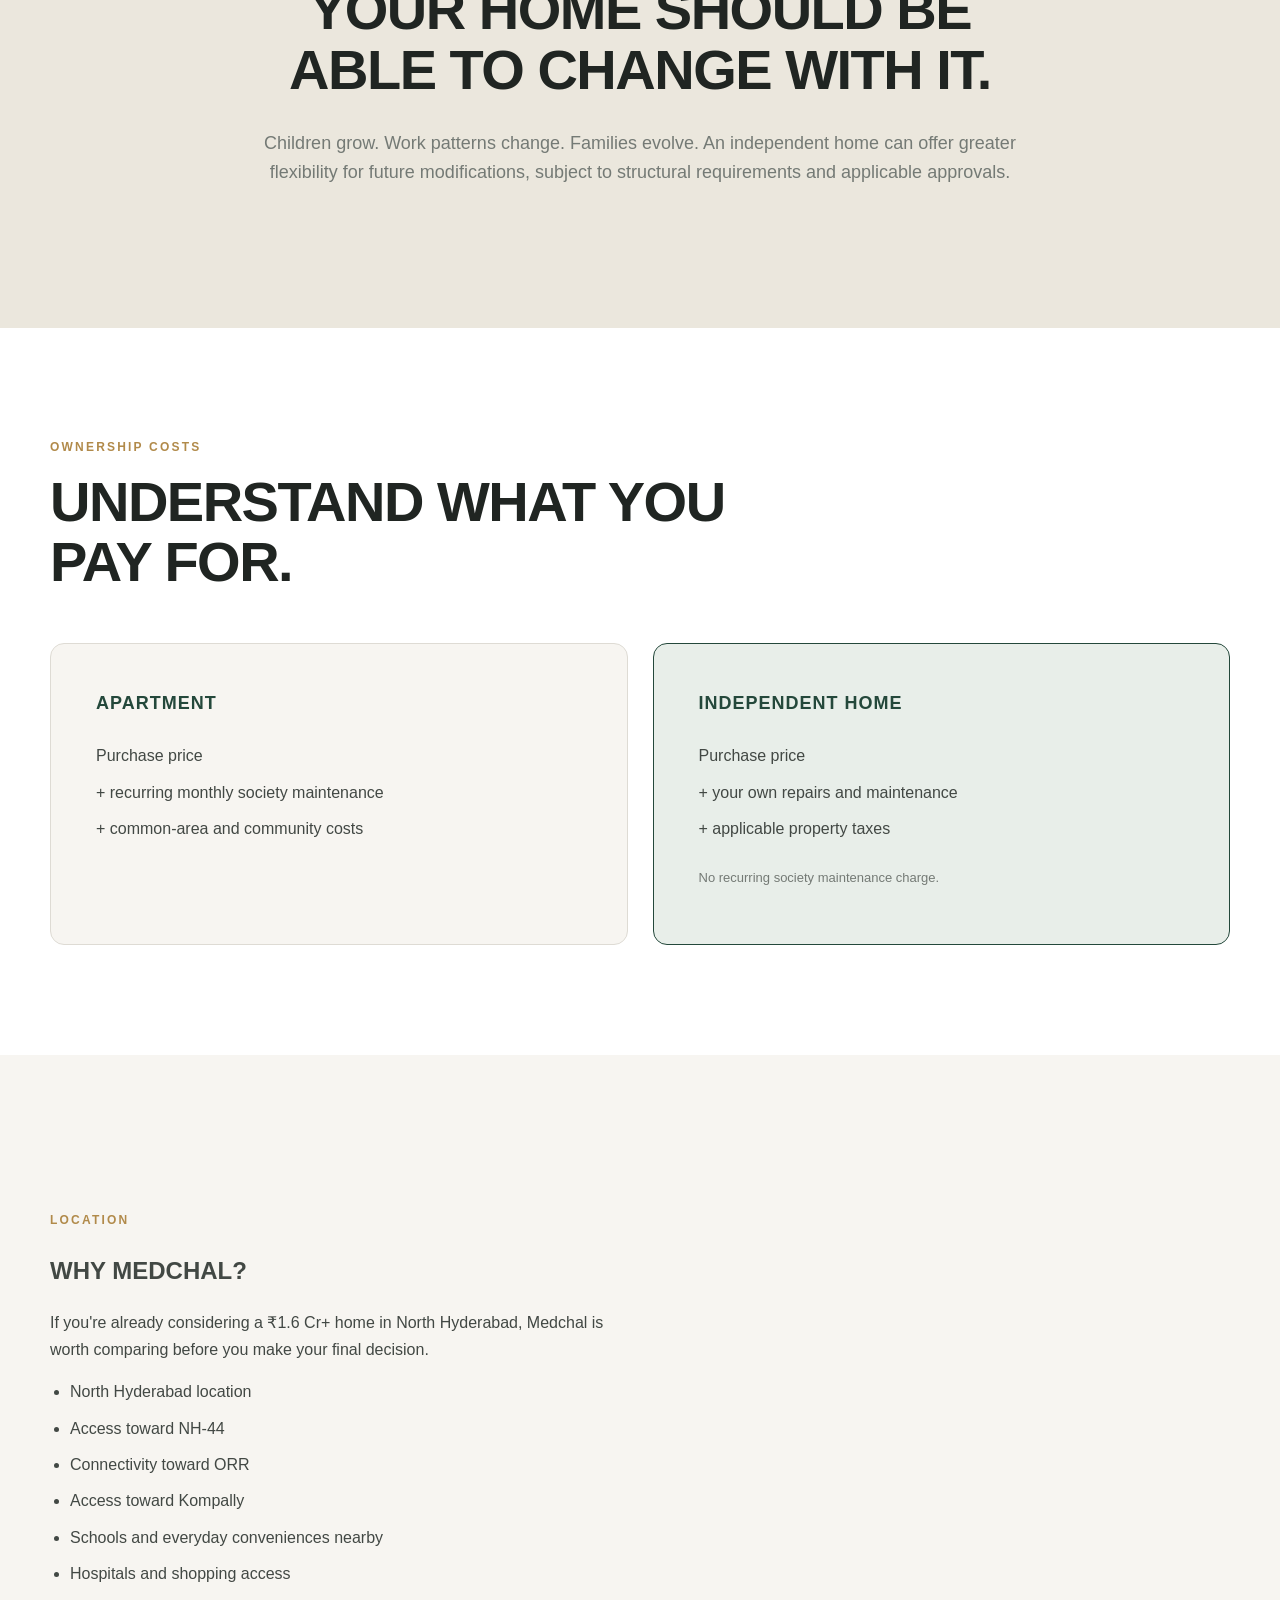
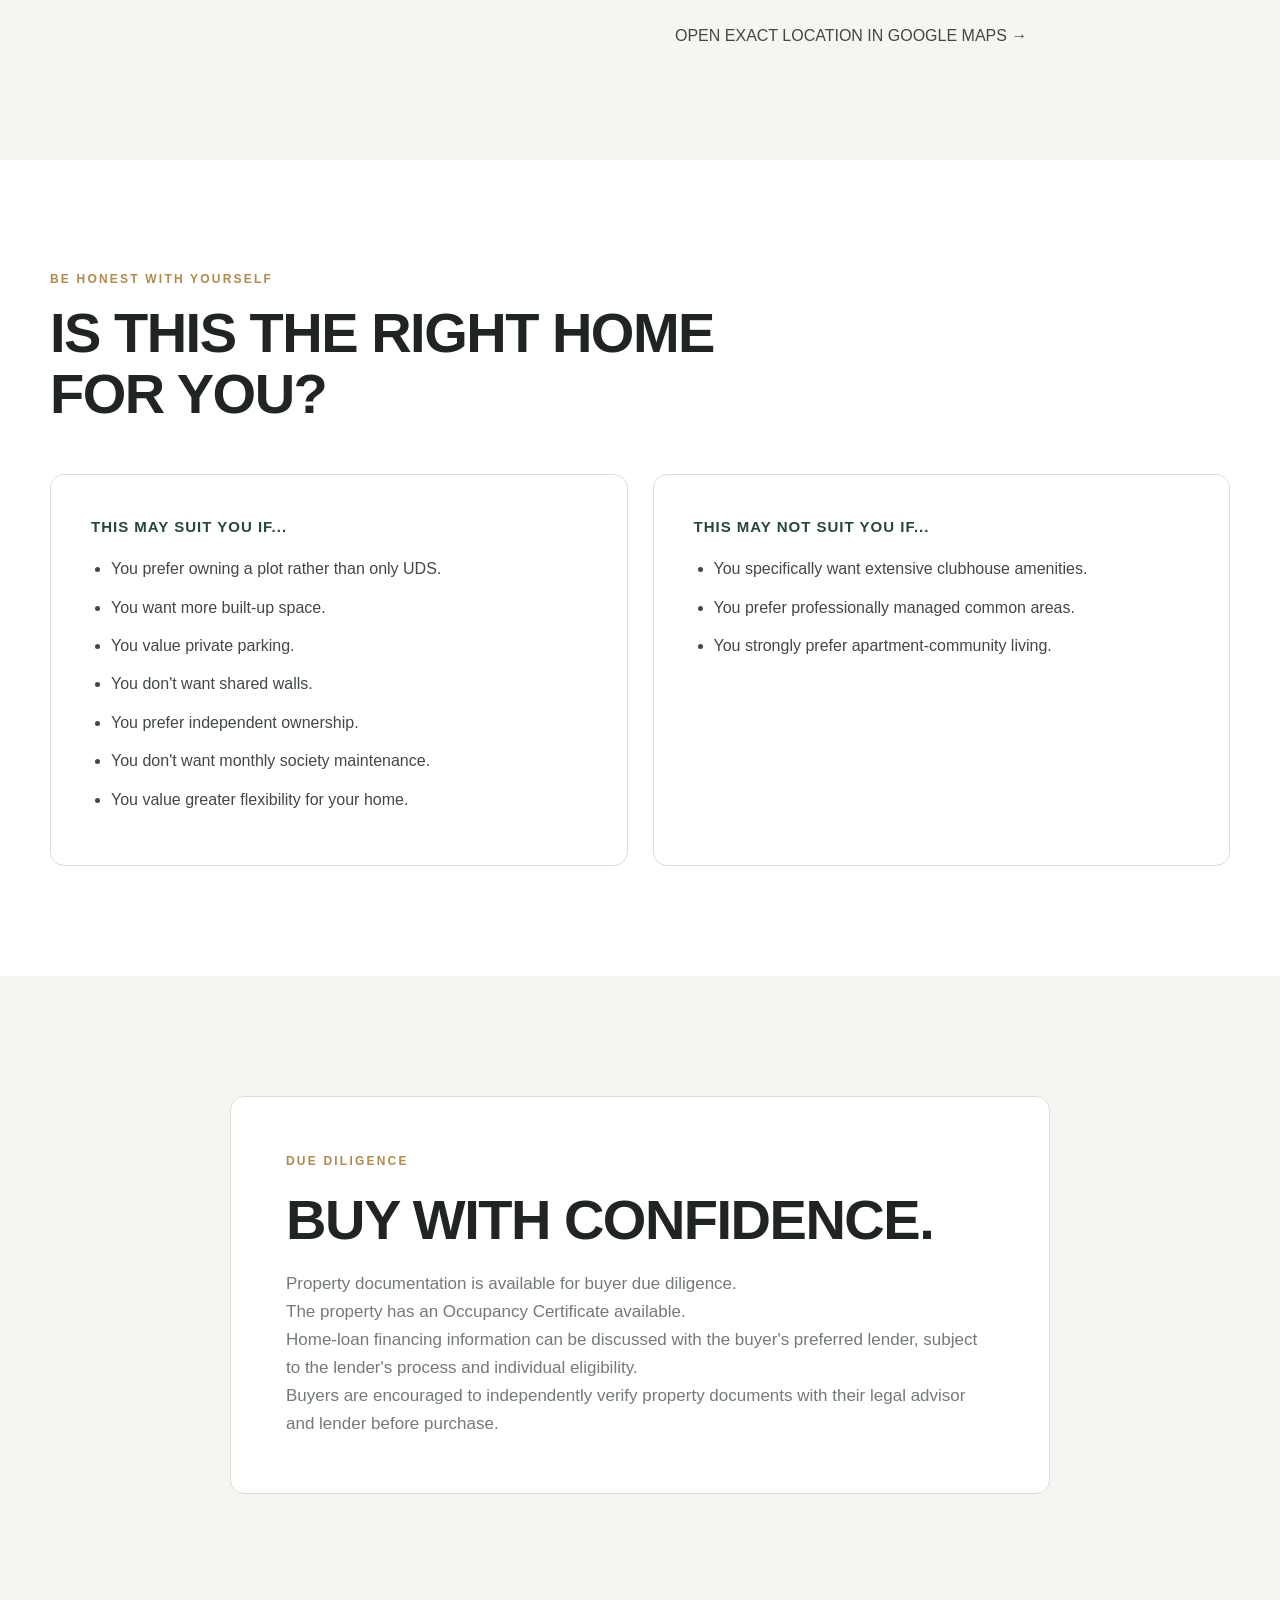
==== commit f8c3a188: "Update index.html" ====
--- a/index.html
+++ b/index.html
@@ -636,15 +636,27 @@
         </div>
 
 
-        <div class="map-placeholder">
-
-            <div>
-                <span>MEDCHAL</span>
-                <small>LOCATION MAP</small>
-            </div>
-
-        </div>
-
+<div class="map-box">
+
+    <iframe
+        src="https://www.google.com/maps?q=KLR%20Phase%203%2C%20Medchal%2C%20Telangana&output=embed"
+        width="100%"
+        height="450"
+        style="border:0;"
+        allowfullscreen=""
+        loading="lazy"
+        referrerpolicy="no-referrer-when-downgrade">
+    </iframe>
+
+    <a
+        href="https://maps.app.goo.gl/uYMd3eaqZLbxGCyp8"
+        target="_blank"
+        rel="noopener"
+        class="map-link">
+        OPEN EXACT LOCATION IN GOOGLE MAPS →
+    </a>
+
+</div>
     </div>
 
 </section>
--- a/style.css
+++ b/style.css
@@ -418,6 +418,7 @@
 }
 
 .gallery-item {
+    position: relative;
     overflow: hidden;
     min-height: 320px;
     border-radius: var(--radius);
@@ -440,6 +441,20 @@
     transform: scale(1.025);
 }
 
+.gallery-label {
+    position: absolute;
+    left: 16px;
+    bottom: 16px;
+    padding: 8px 12px;
+    border-radius: 6px;
+    background: rgba(20, 25, 22, 0.82);
+    color: #ffffff;
+    font-size: 11px;
+    font-weight: 700;
+    letter-spacing: 1px;
+    line-height: 1.2;
+    backdrop-filter: blur(4px);
+}
 
 /* =========================================================
    SPECS
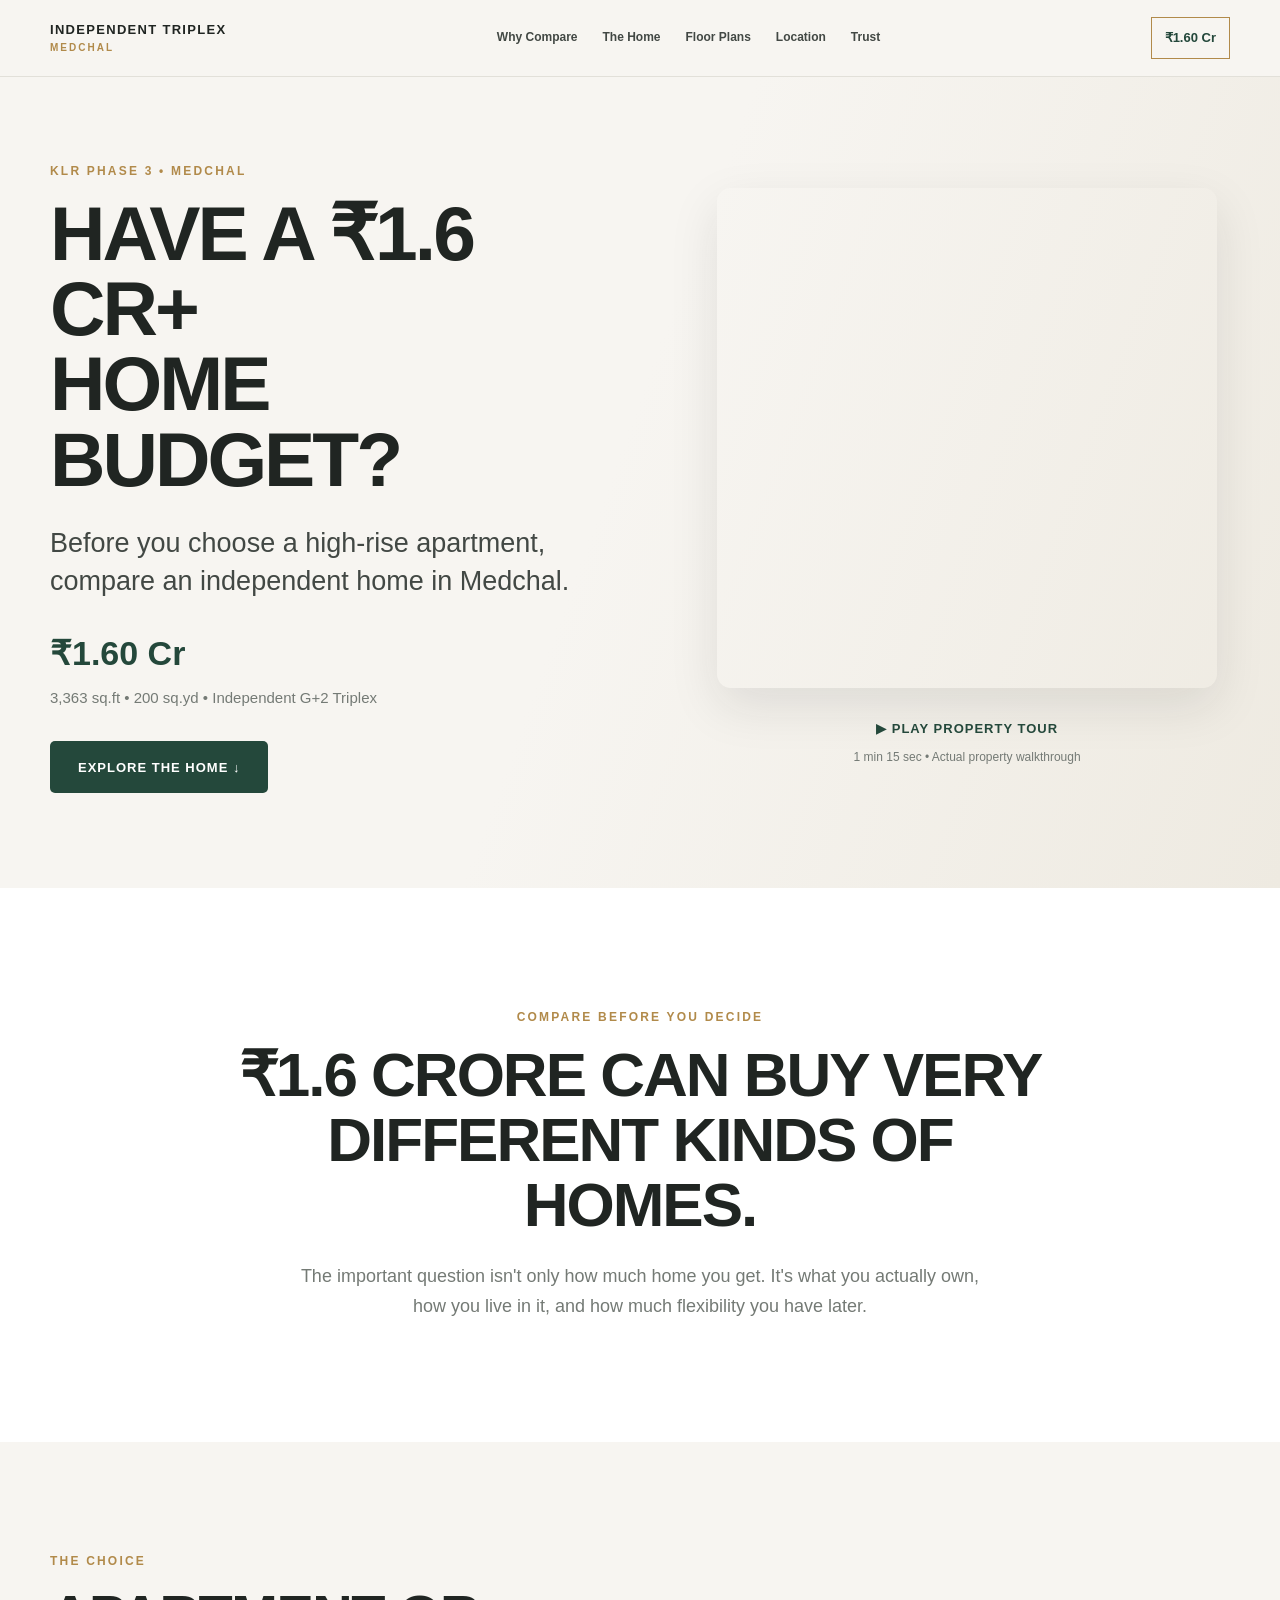
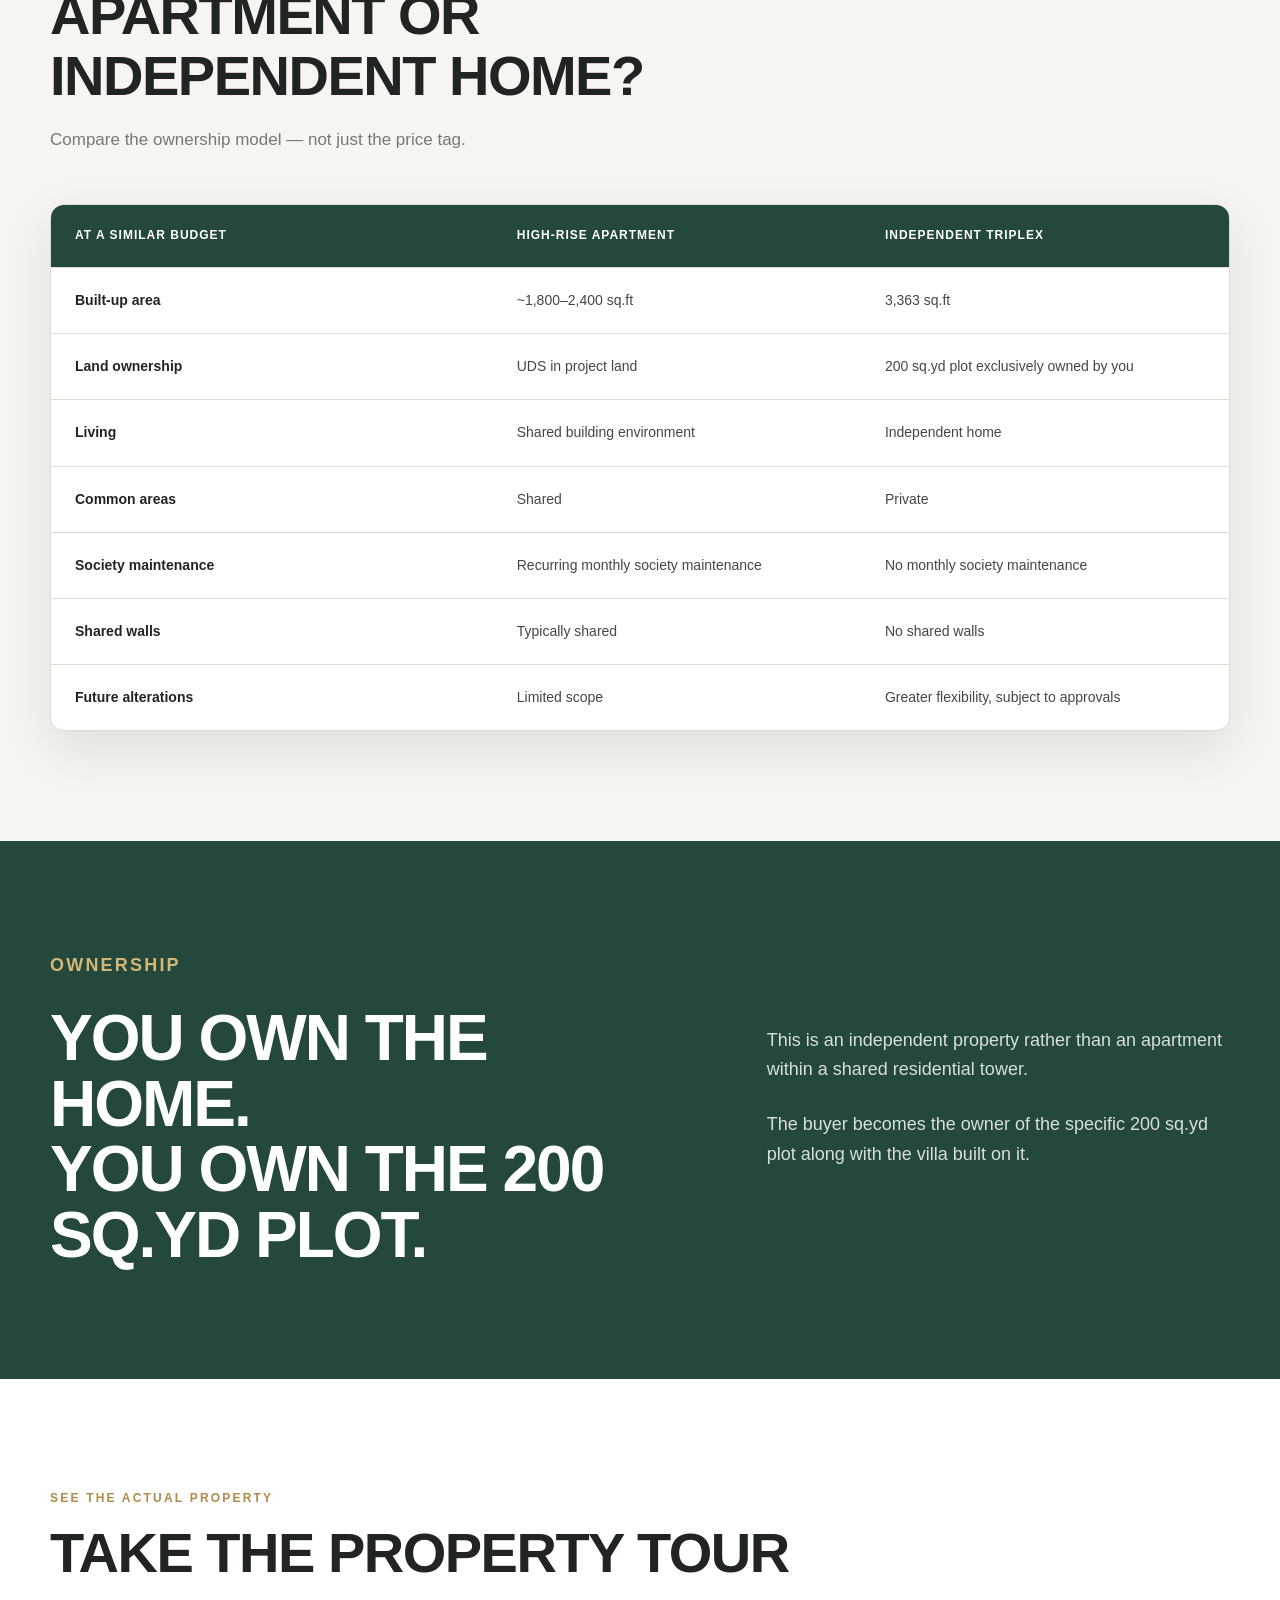
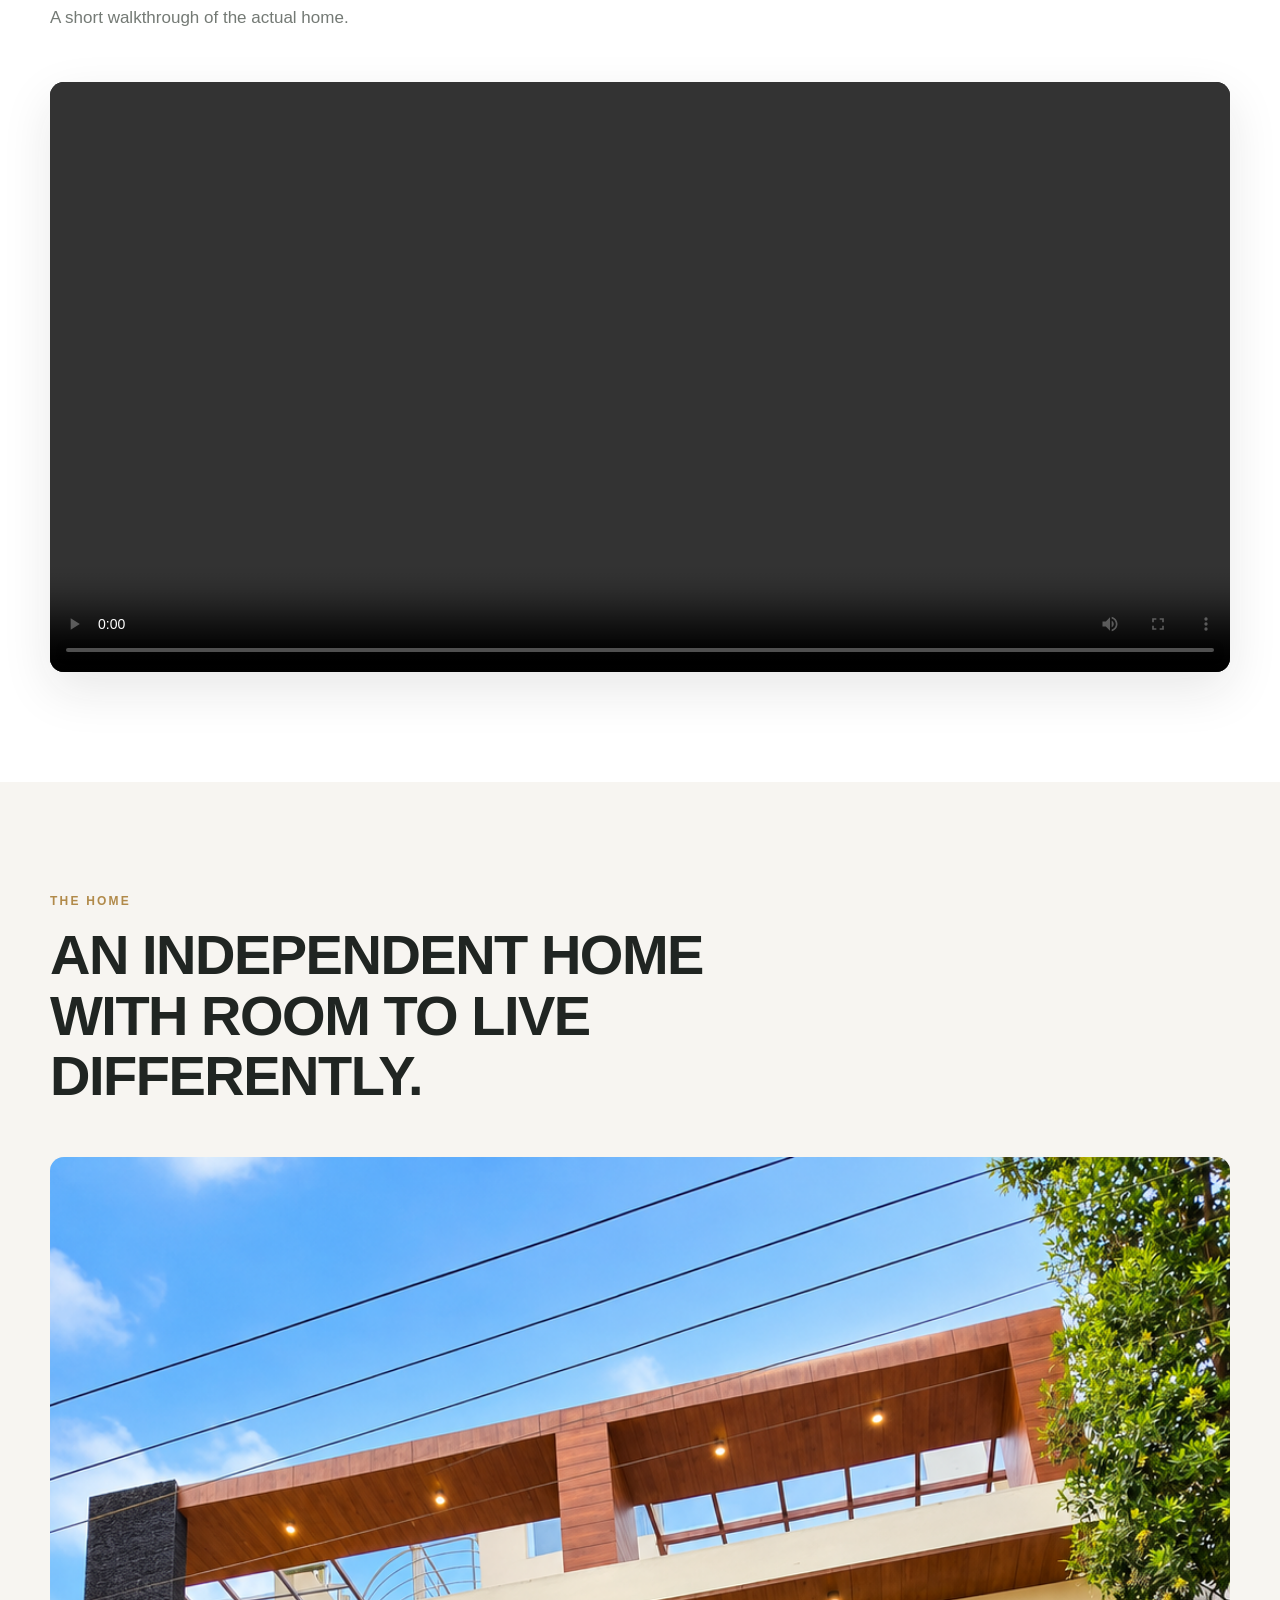
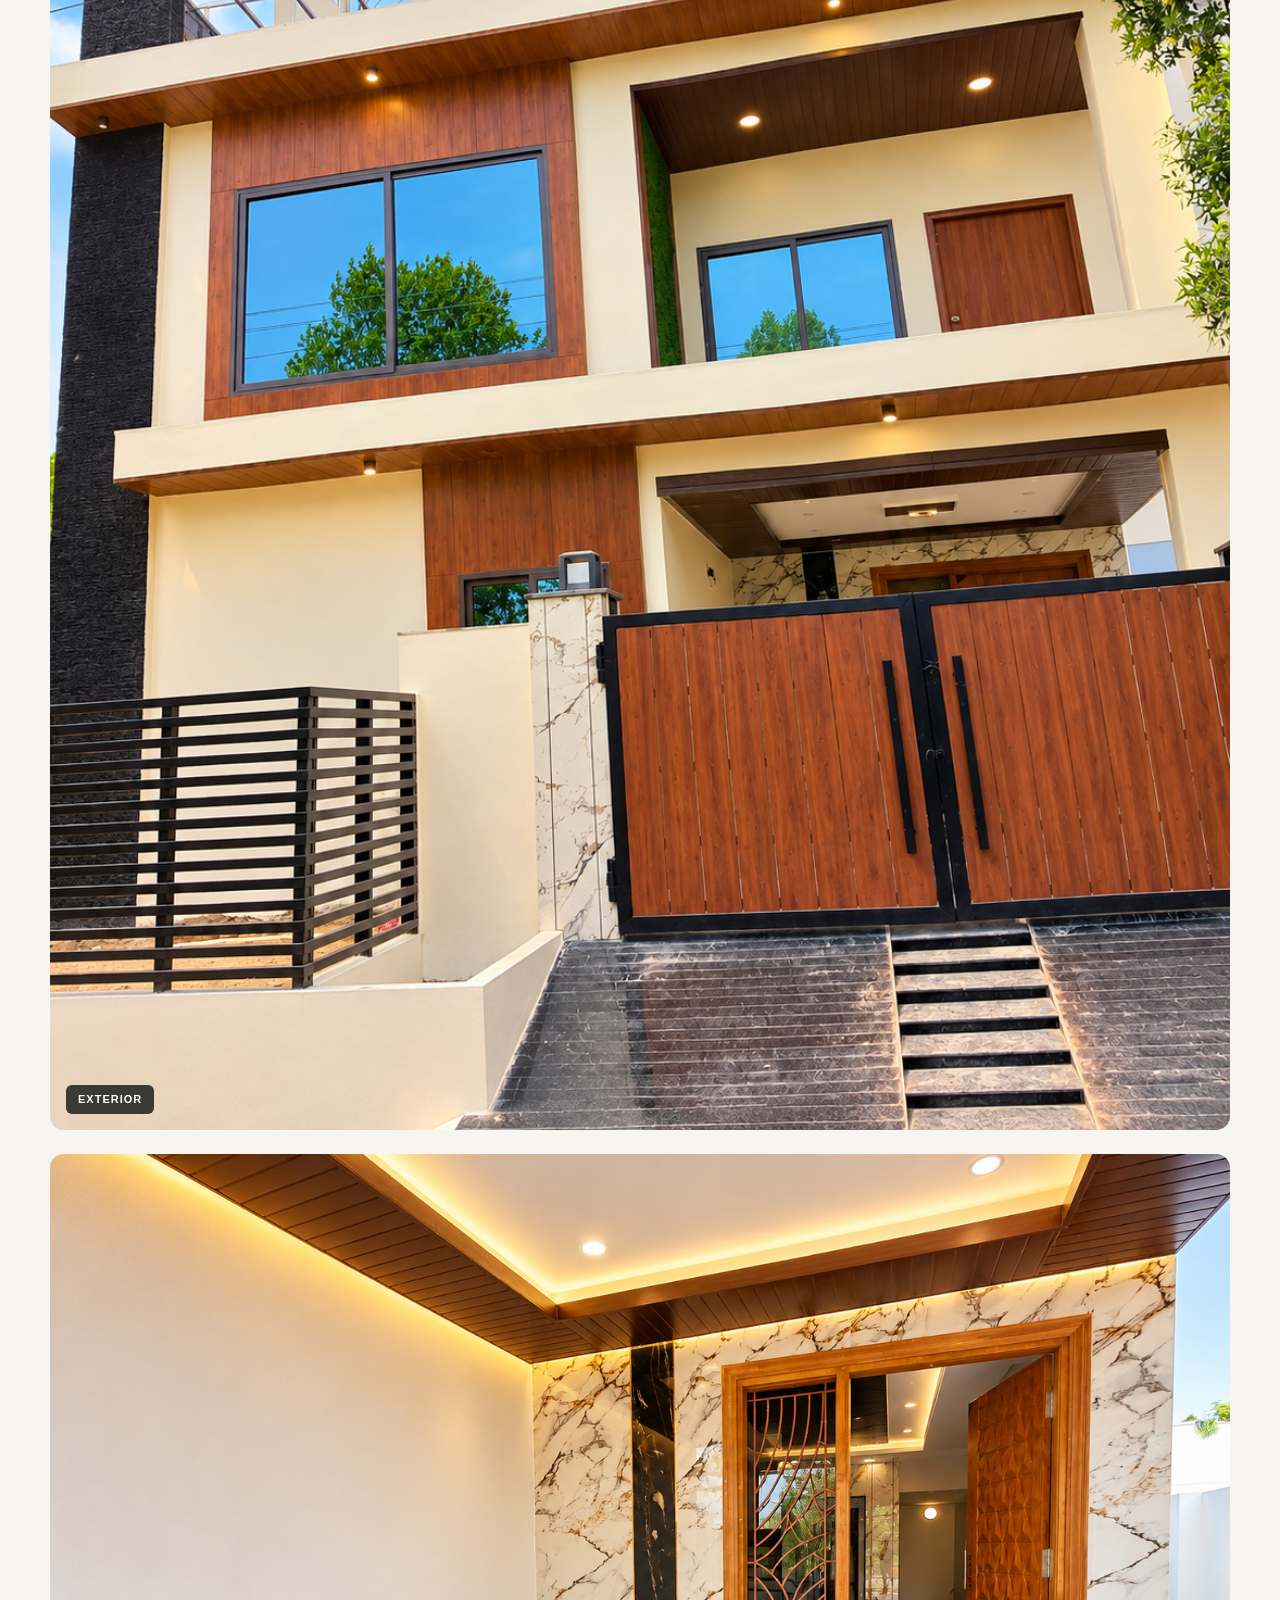
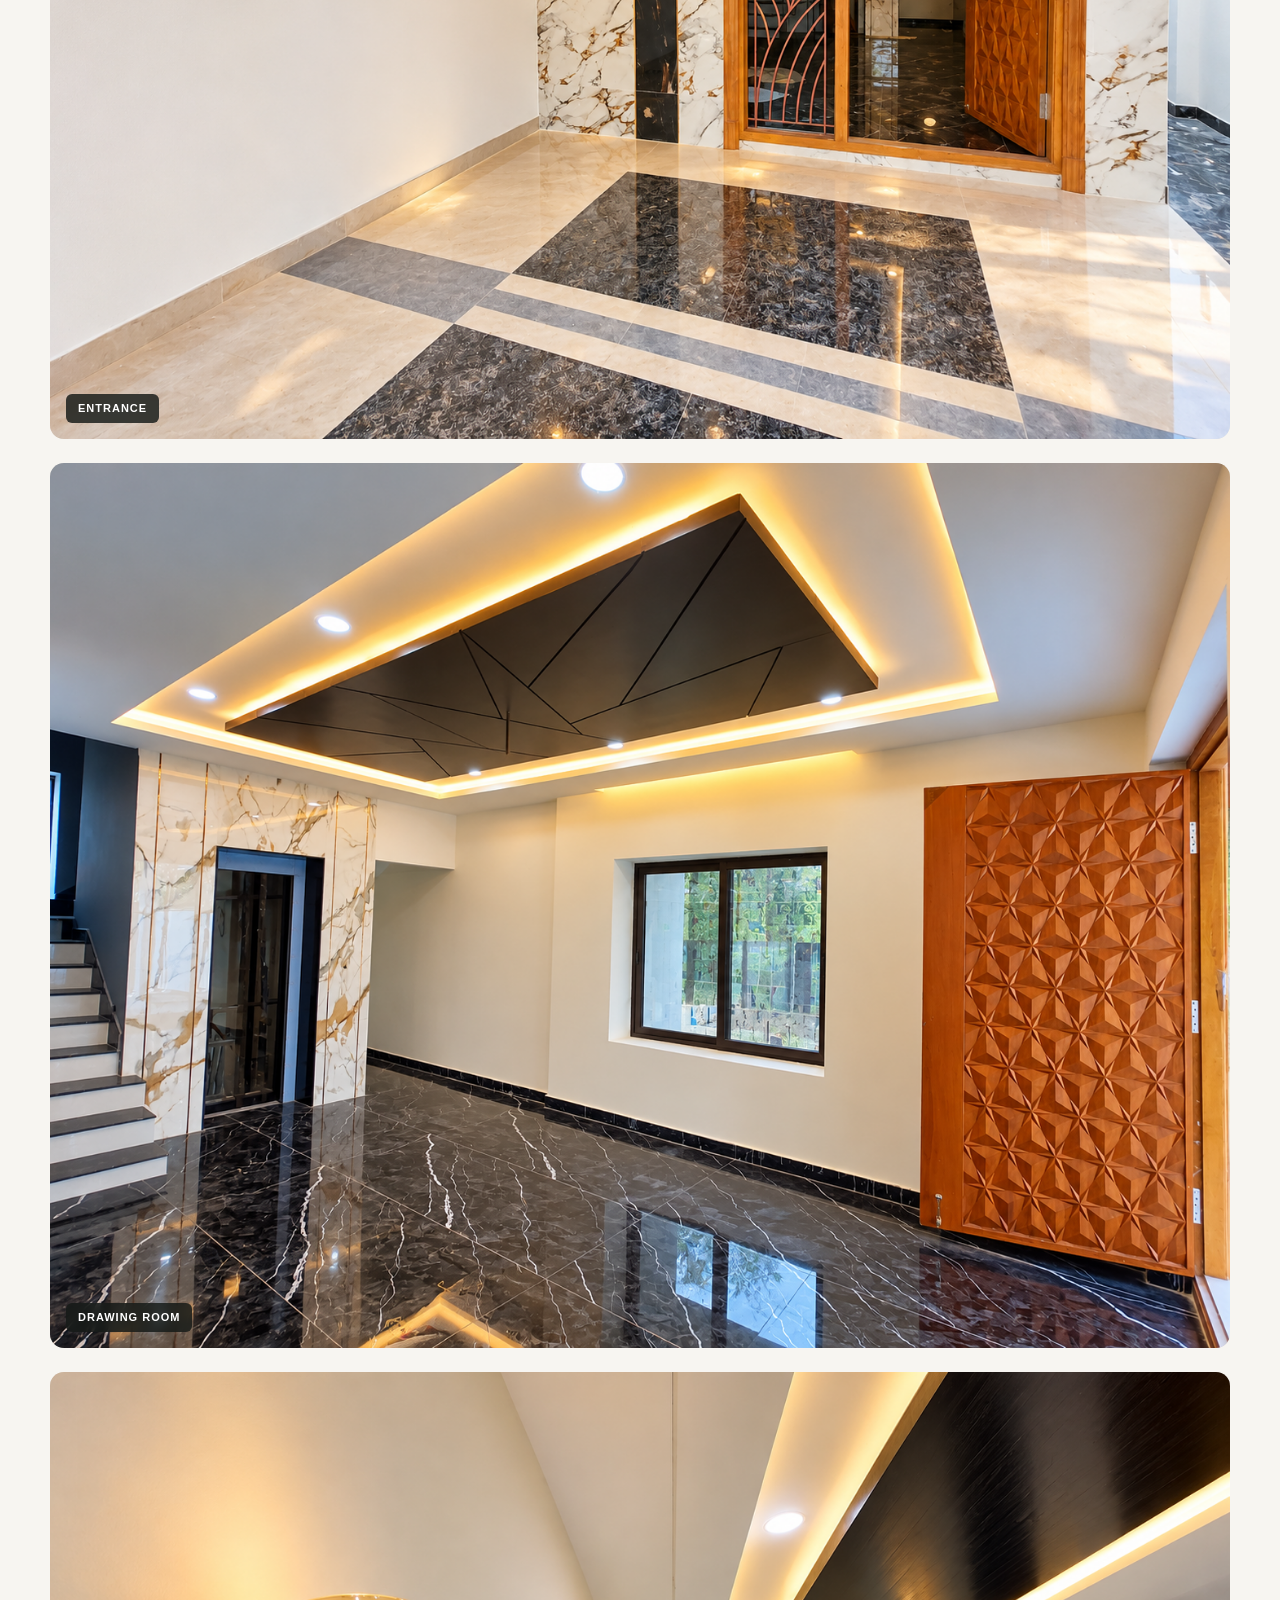
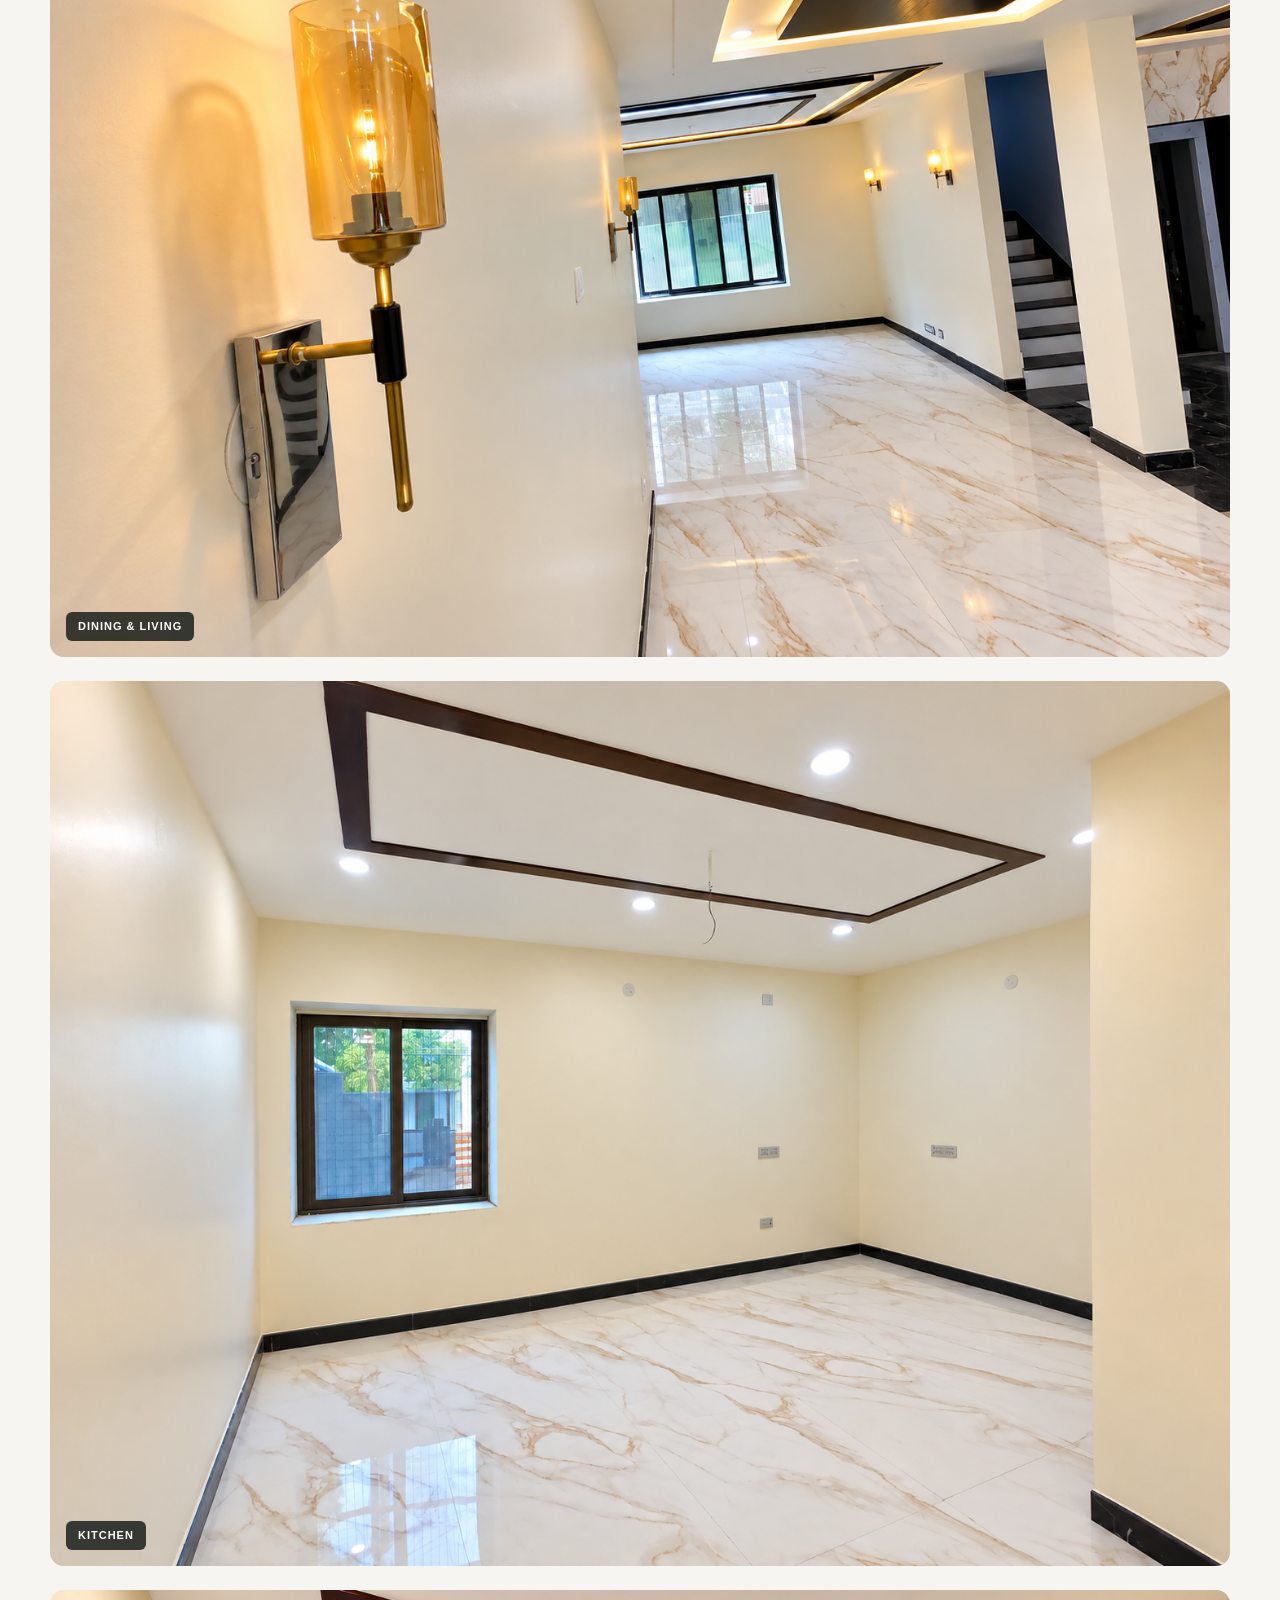
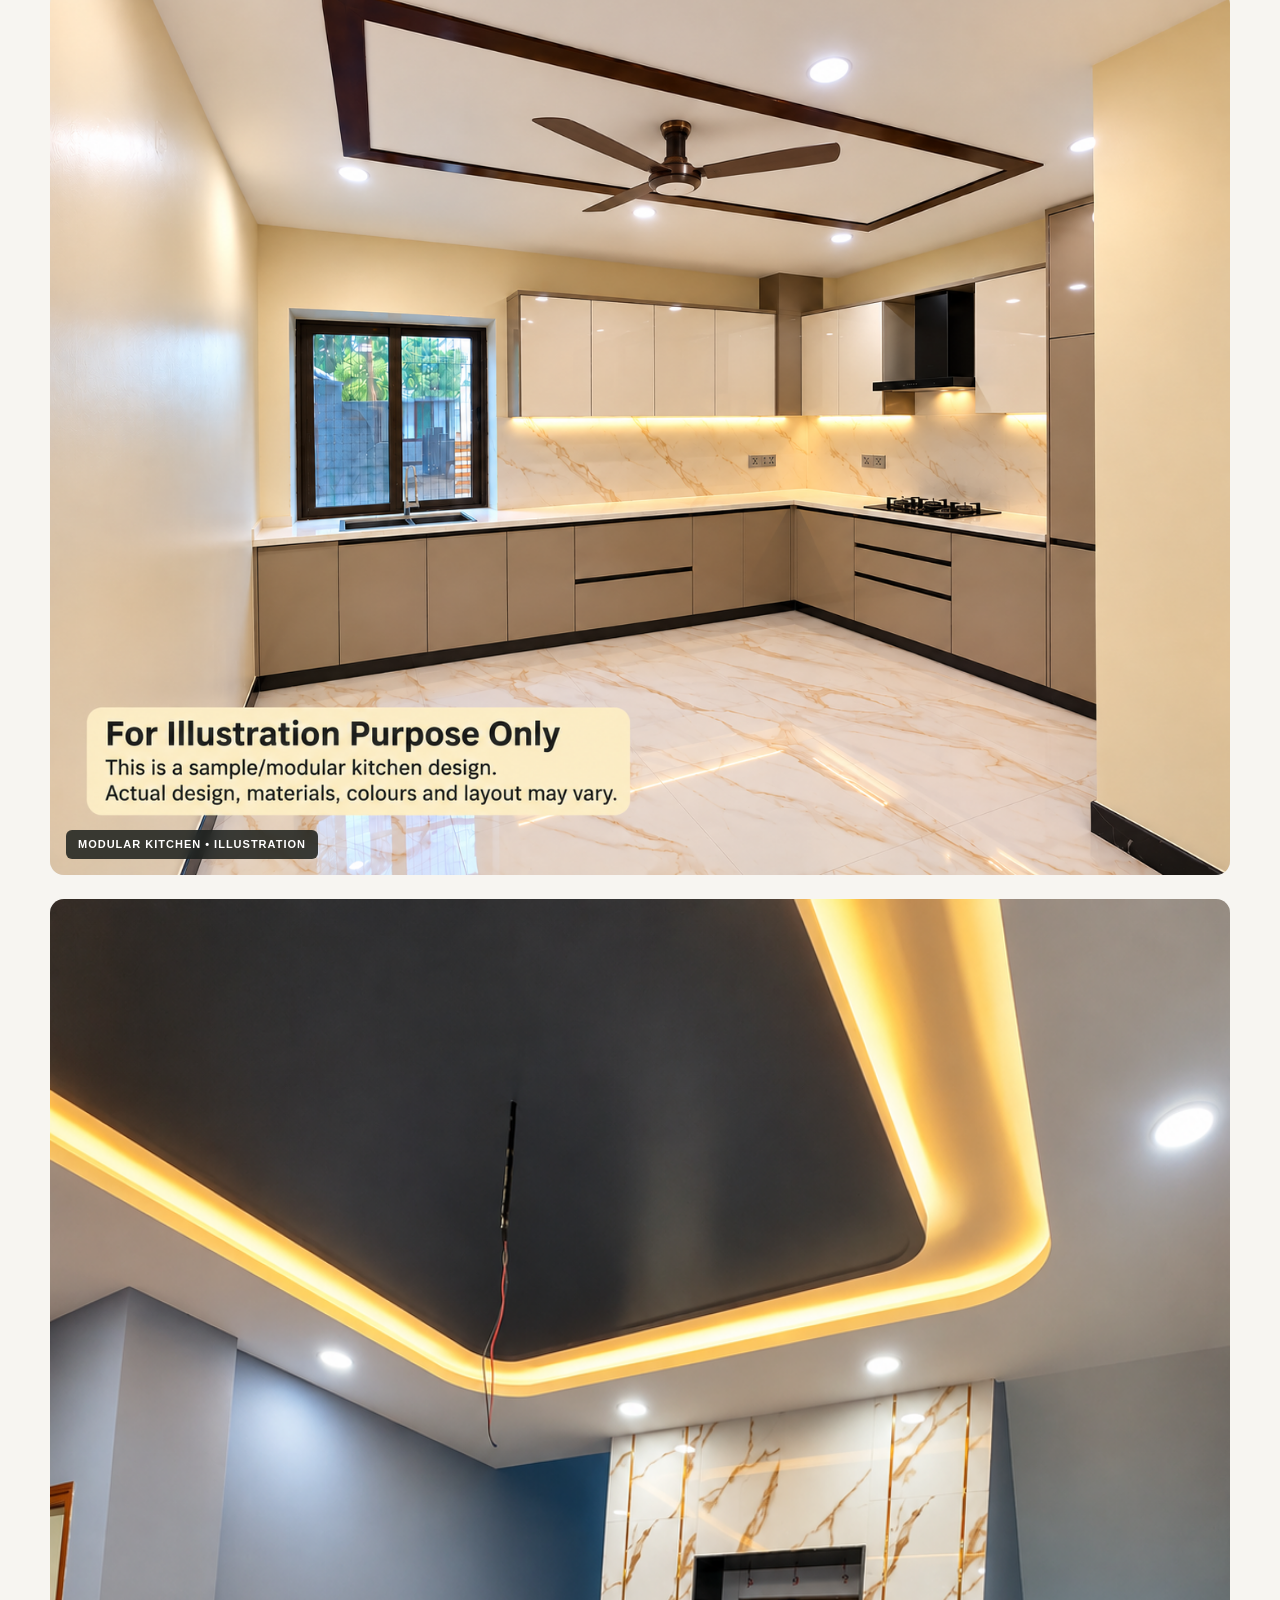
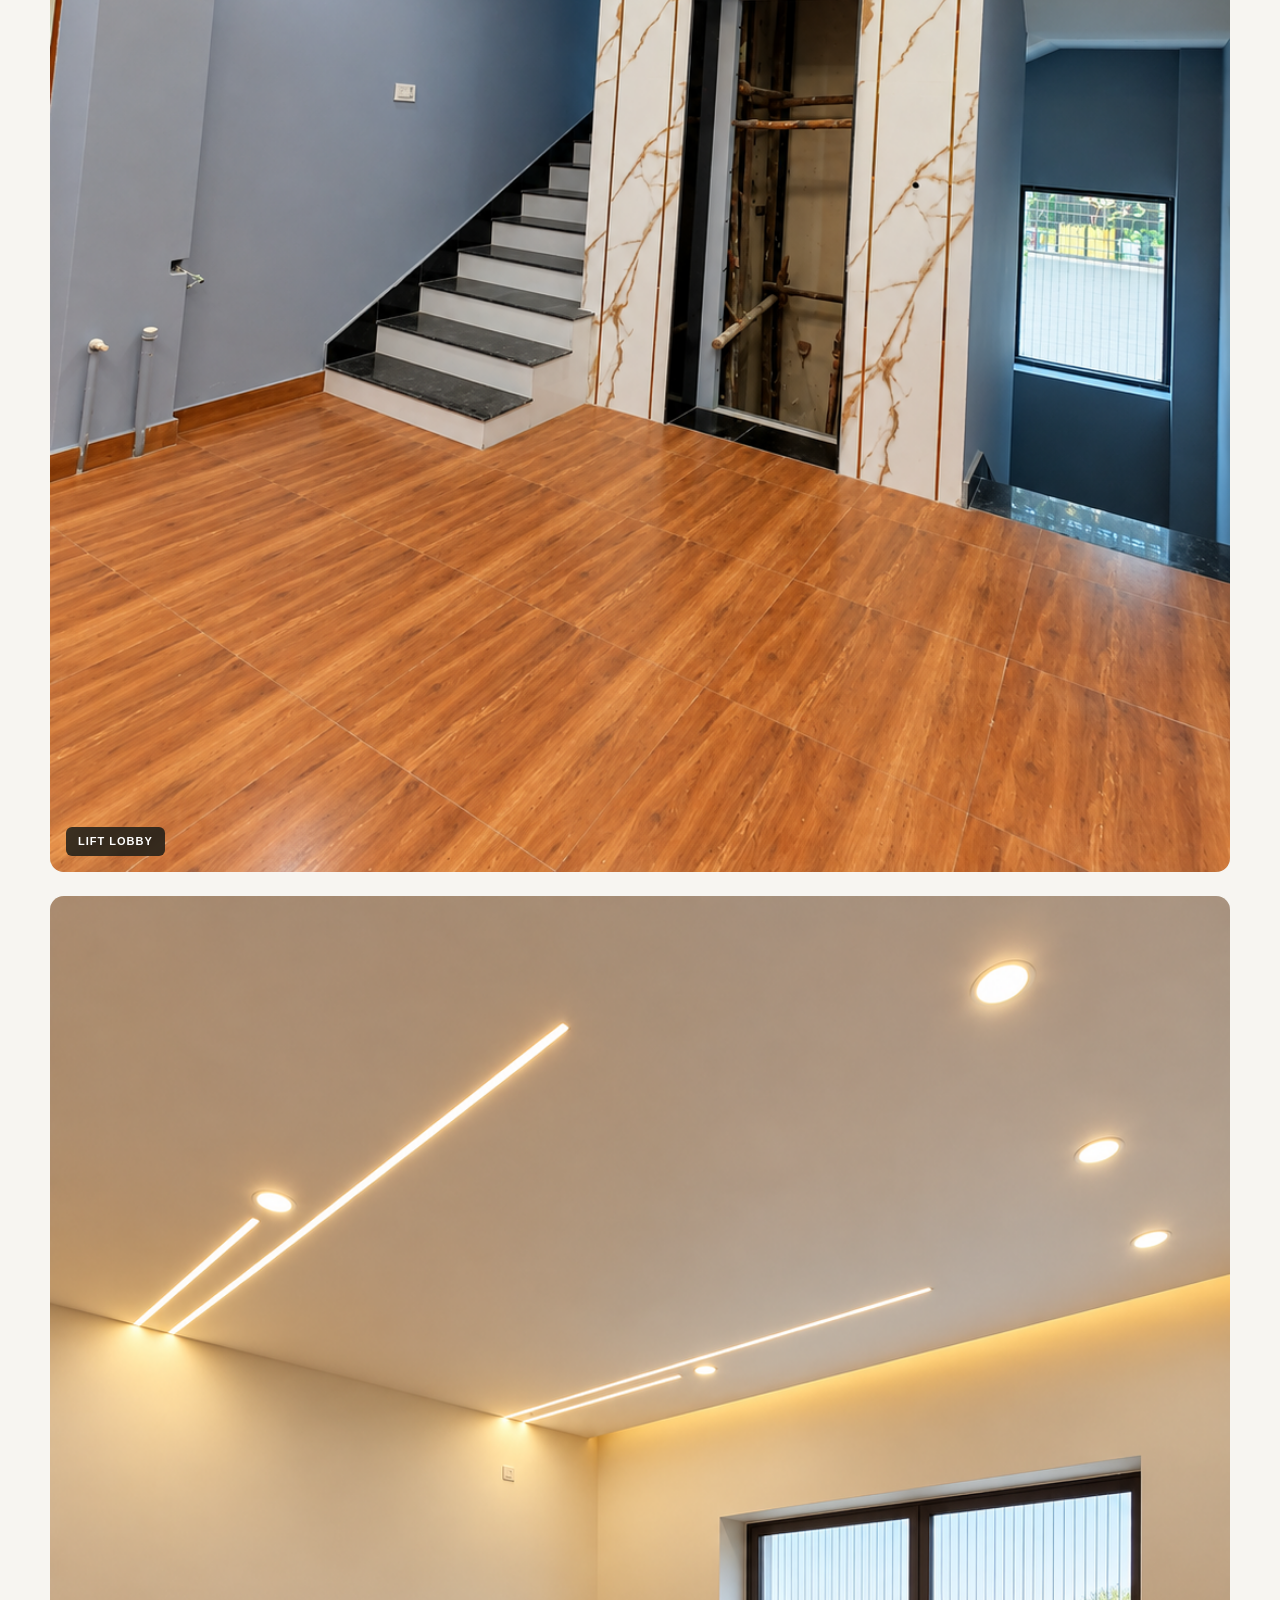
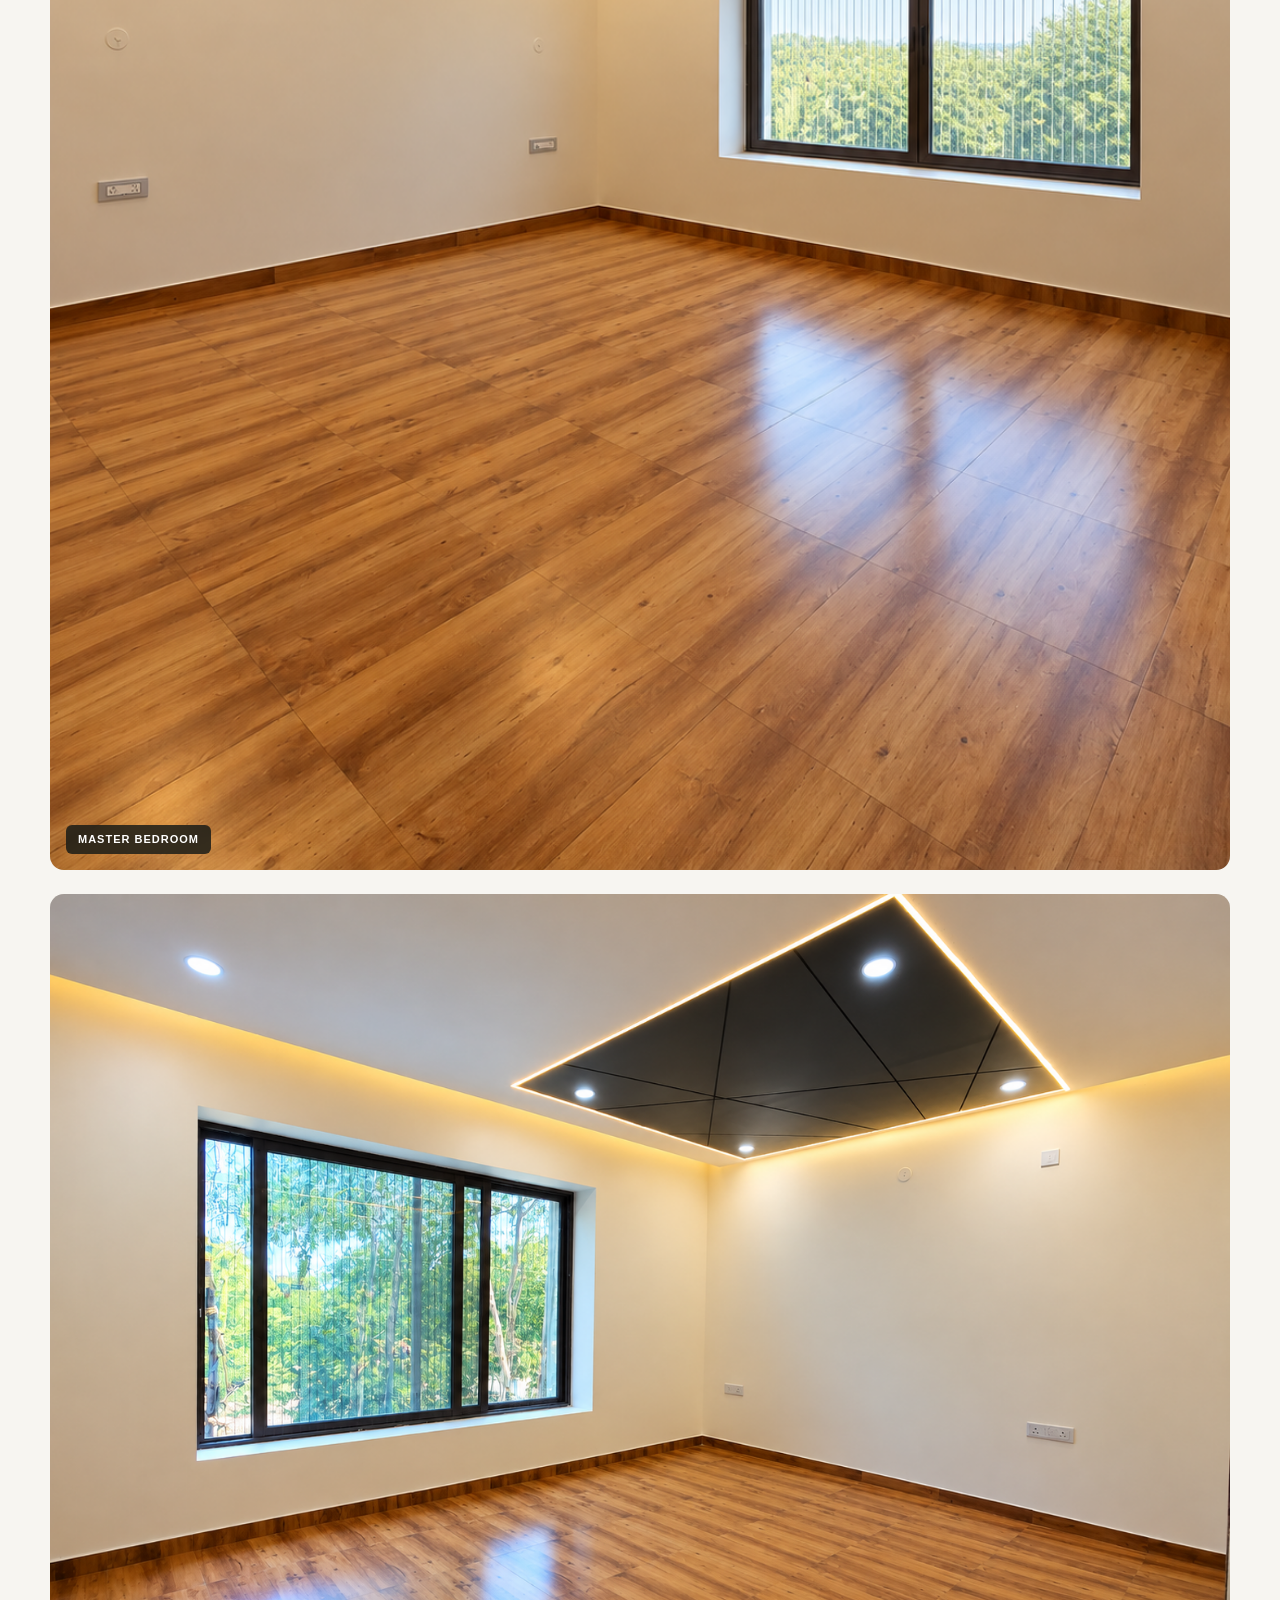
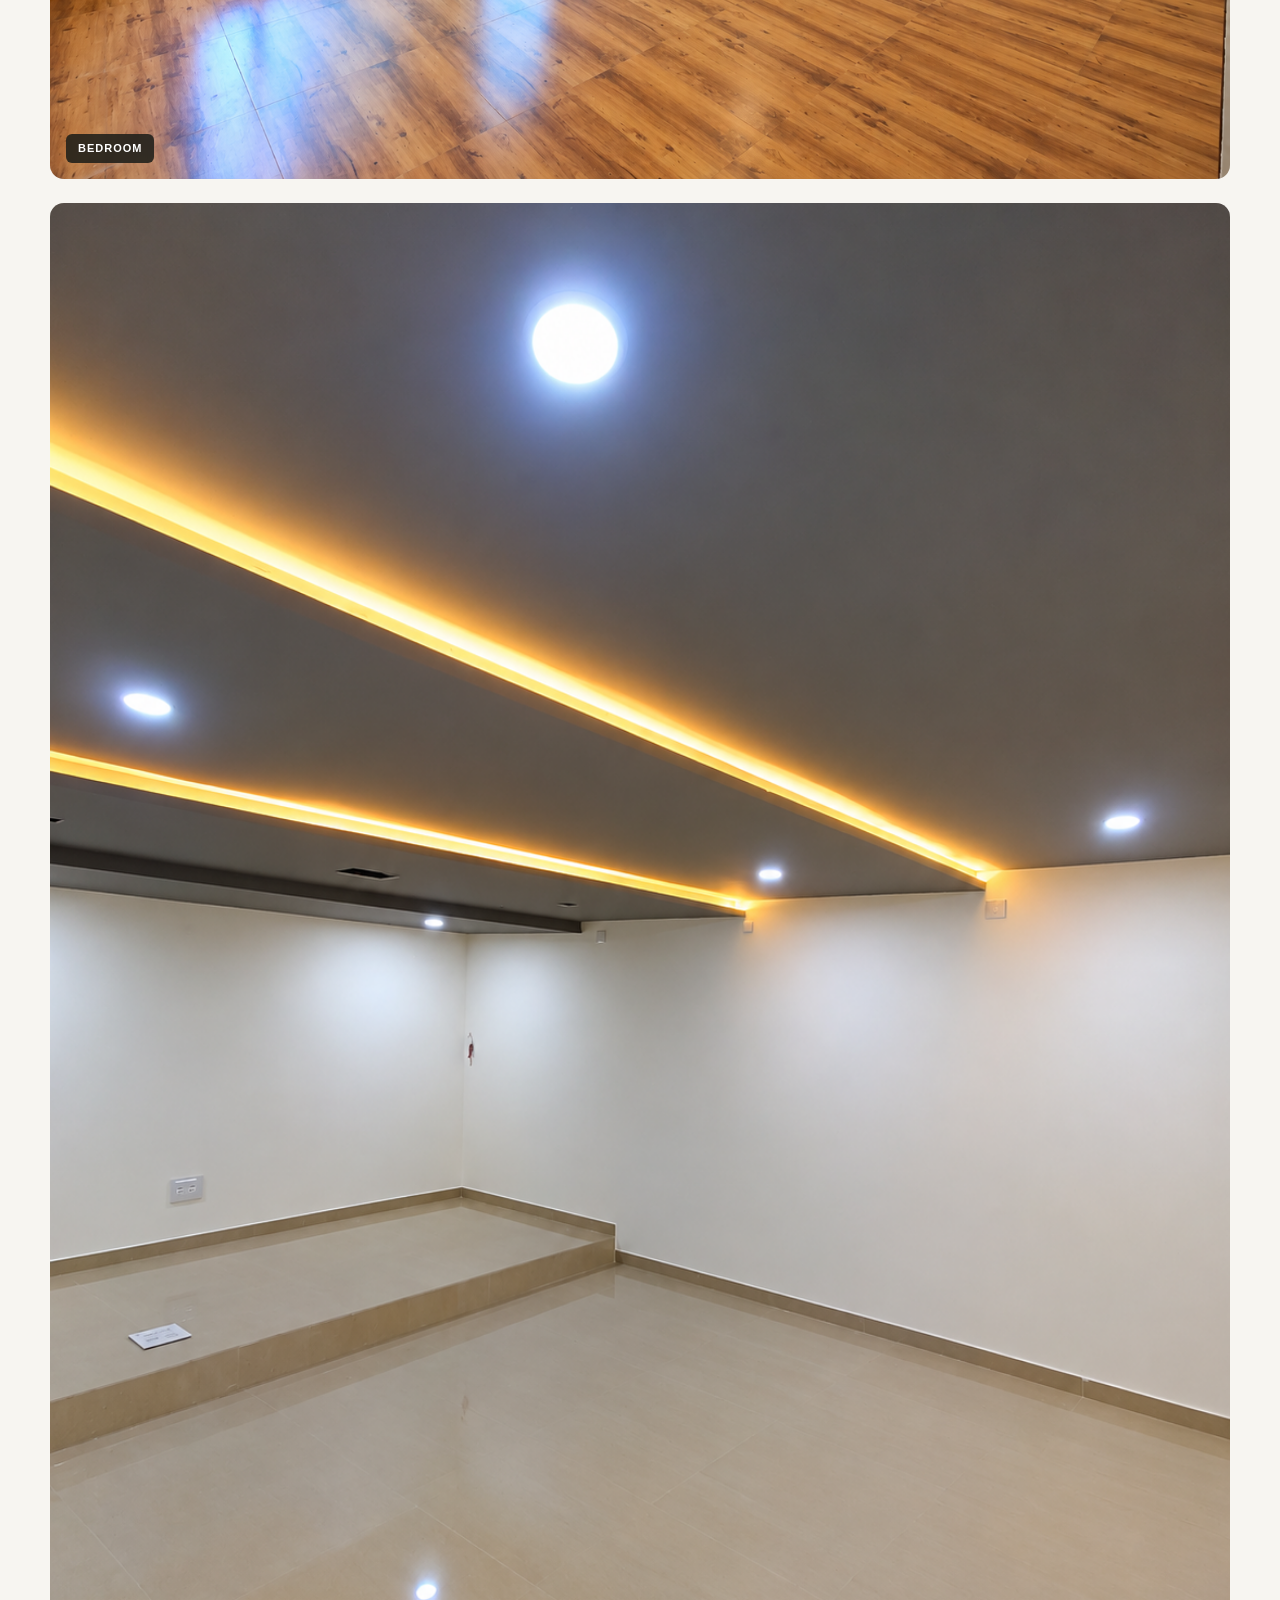
==== commit 79eda6d1: "Update specifications to use uppercase labels" ====
--- a/index.html
+++ b/index.html
@@ -439,28 +439,28 @@
             </div>
 
             <div class="spec">
-                <strong>NONE</strong>
-                <span>shared walls</span>
-            </div>
-
-            <div class="spec">
-                <strong>PROVISION</strong>
-                <span>lift provision</span>
-            </div>
-
-            <div class="spec">
-                <strong>PROVISION</strong>
-                <span>home theatre</span>
-            </div>
-
-            <div class="spec">
-                <strong>TERRACE</strong>
-                <span>garden</span>
-            </div>
-
-            <div class="spec">
-                <strong>BBQ</strong>
-                <span>kitchen counter</span>
+                <strong>SHARED WALLS</strong>
+                <span>None</span>
+            </div>
+
+            <div class="spec">
+                <strong>LIFT</strong>
+                <span>Provision</span>
+            </div>
+
+            <div class="spec">
+                <strong>HOME THEATRE</strong>
+                <span>Provision</span>
+            </div>
+
+            <div class="spec">
+                <strong>TERRACE GARDEN</strong>
+                <span>Value Addition</span>
+            </div>
+
+            <div class="spec">
+                <strong>BBQ KITCHEN COUNTER</strong>
+                <span>Value Addition</span>
             </div>
 
         </div>
--- a/style.css
+++ b/style.css
@@ -413,32 +413,31 @@
 
 .gallery {
     display: grid;
-    grid-template-columns: repeat(2, 1fr);
-    gap: 18px;
+    grid-template-columns: 1fr;
+    gap: 24px;
 }
 
 .gallery-item {
     position: relative;
     overflow: hidden;
-    min-height: 320px;
     border-radius: var(--radius);
     background: #e8e5de;
 }
 
 .gallery-item.large {
-    grid-column: span 2;
-    min-height: 560px;
+    grid-column: span 1;
 }
 
 .gallery-item img {
+    display: block;
     width: 100%;
-    height: 100%;
-    object-fit: cover;
+    height: auto;
+    object-fit: contain;
     transition: transform 0.5s ease;
 }
 
 .gallery-item:hover img {
-    transform: scale(1.025);
+    transform: scale(1.01);
 }
 
 .gallery-label {
@@ -616,39 +615,34 @@
     margin: 10px 0;
 }
 
-.map-placeholder {
-    min-height: 430px;
-    display: flex;
-    align-items: center;
-    justify-content: center;
+.map-box {
+    overflow: hidden;
     border-radius: var(--radius);
-    background:
-        linear-gradient(
-            135deg,
-            #e5e1d7,
-            #d7ddd6
-        );
+    background: var(--paper);
     box-shadow: var(--shadow);
 }
 
-.map-placeholder div {
-    text-align: center;
-}
-
-.map-placeholder span {
+.map-box iframe {
     display: block;
+    width: 100%;
+    height: 430px;
+    border: 0;
+}
+
+.map-link {
+    display: block;
+    padding: 16px 20px;
     color: var(--green);
-    font-size: 34px;
+    background: var(--paper);
+    font-size: 12px;
     font-weight: 800;
-}
-
-.map-placeholder small {
-    display: block;
-    margin-top: 8px;
-    color: var(--muted);
-    letter-spacing: 2px;
-}
-
+    letter-spacing: 1px;
+    text-decoration: none;
+}
+
+.map-link:hover {
+    color: var(--gold);
+}
 
 /* =========================================================
    FIT
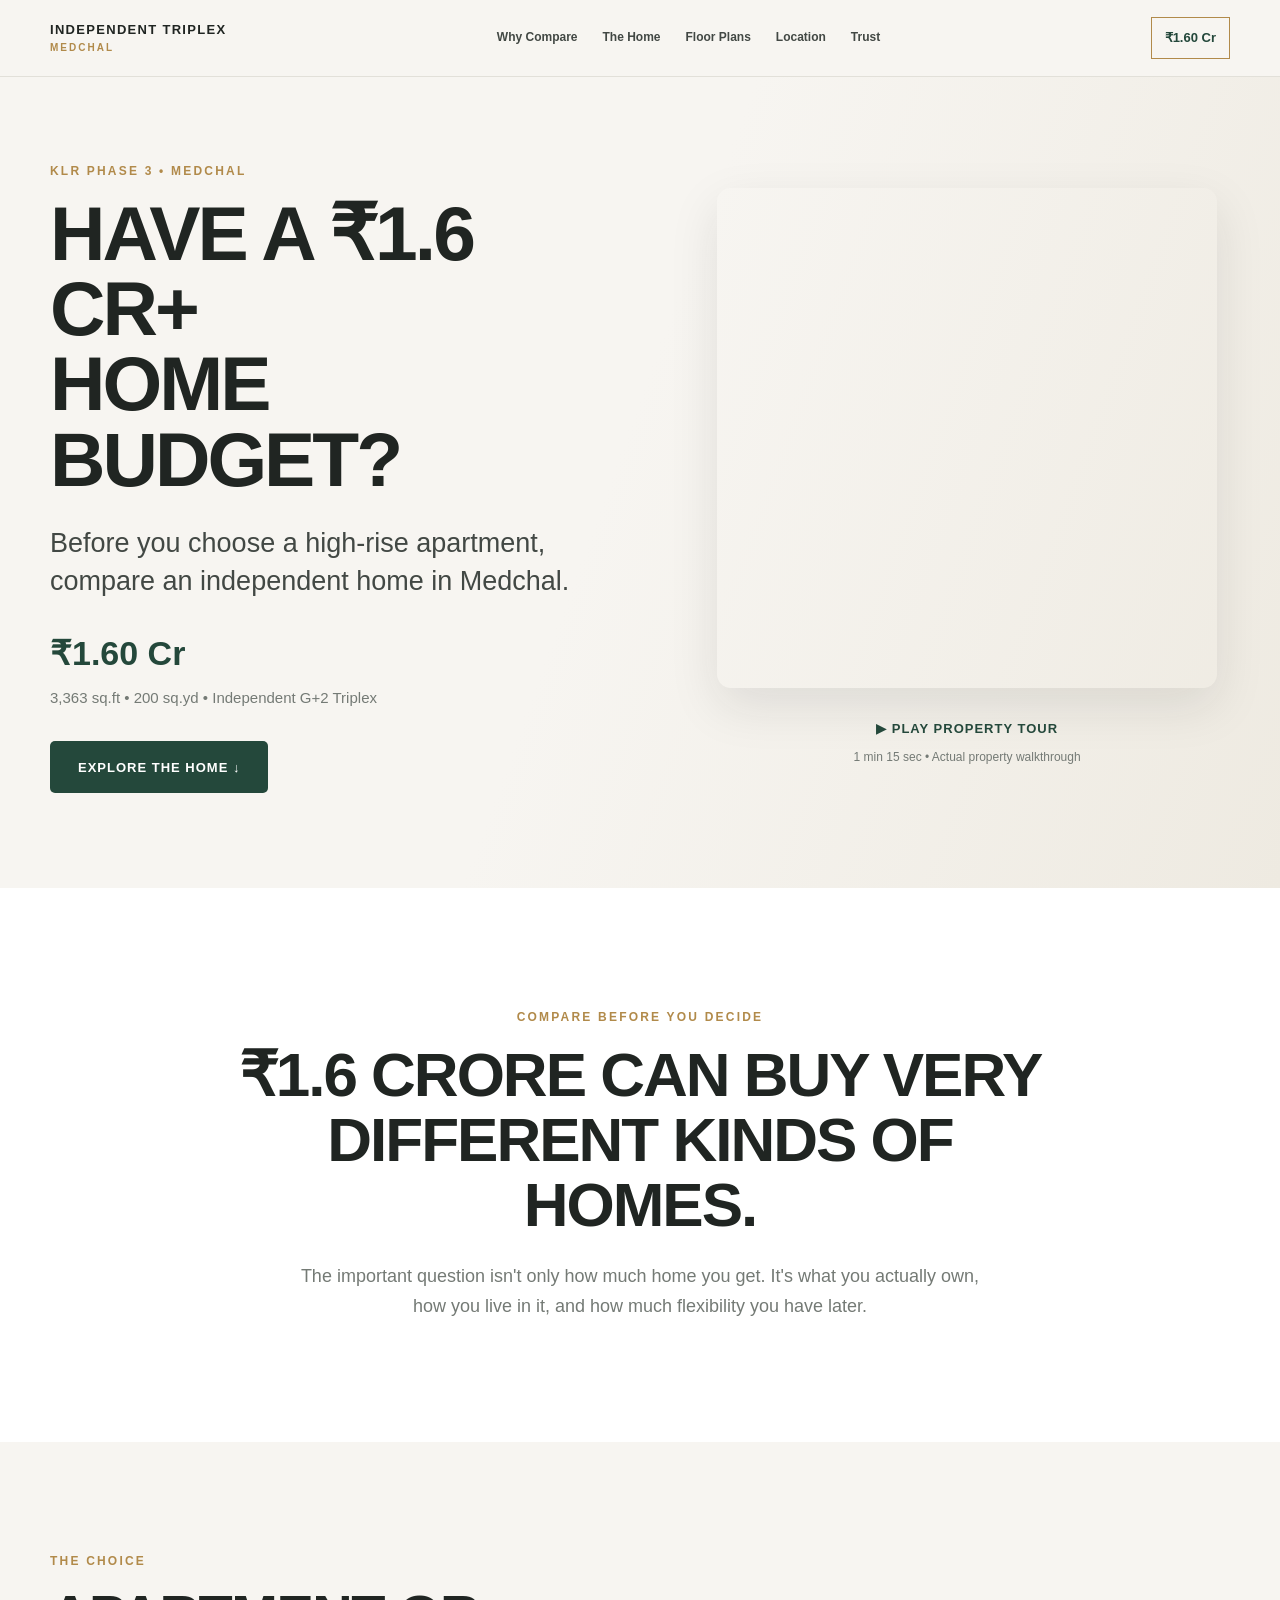
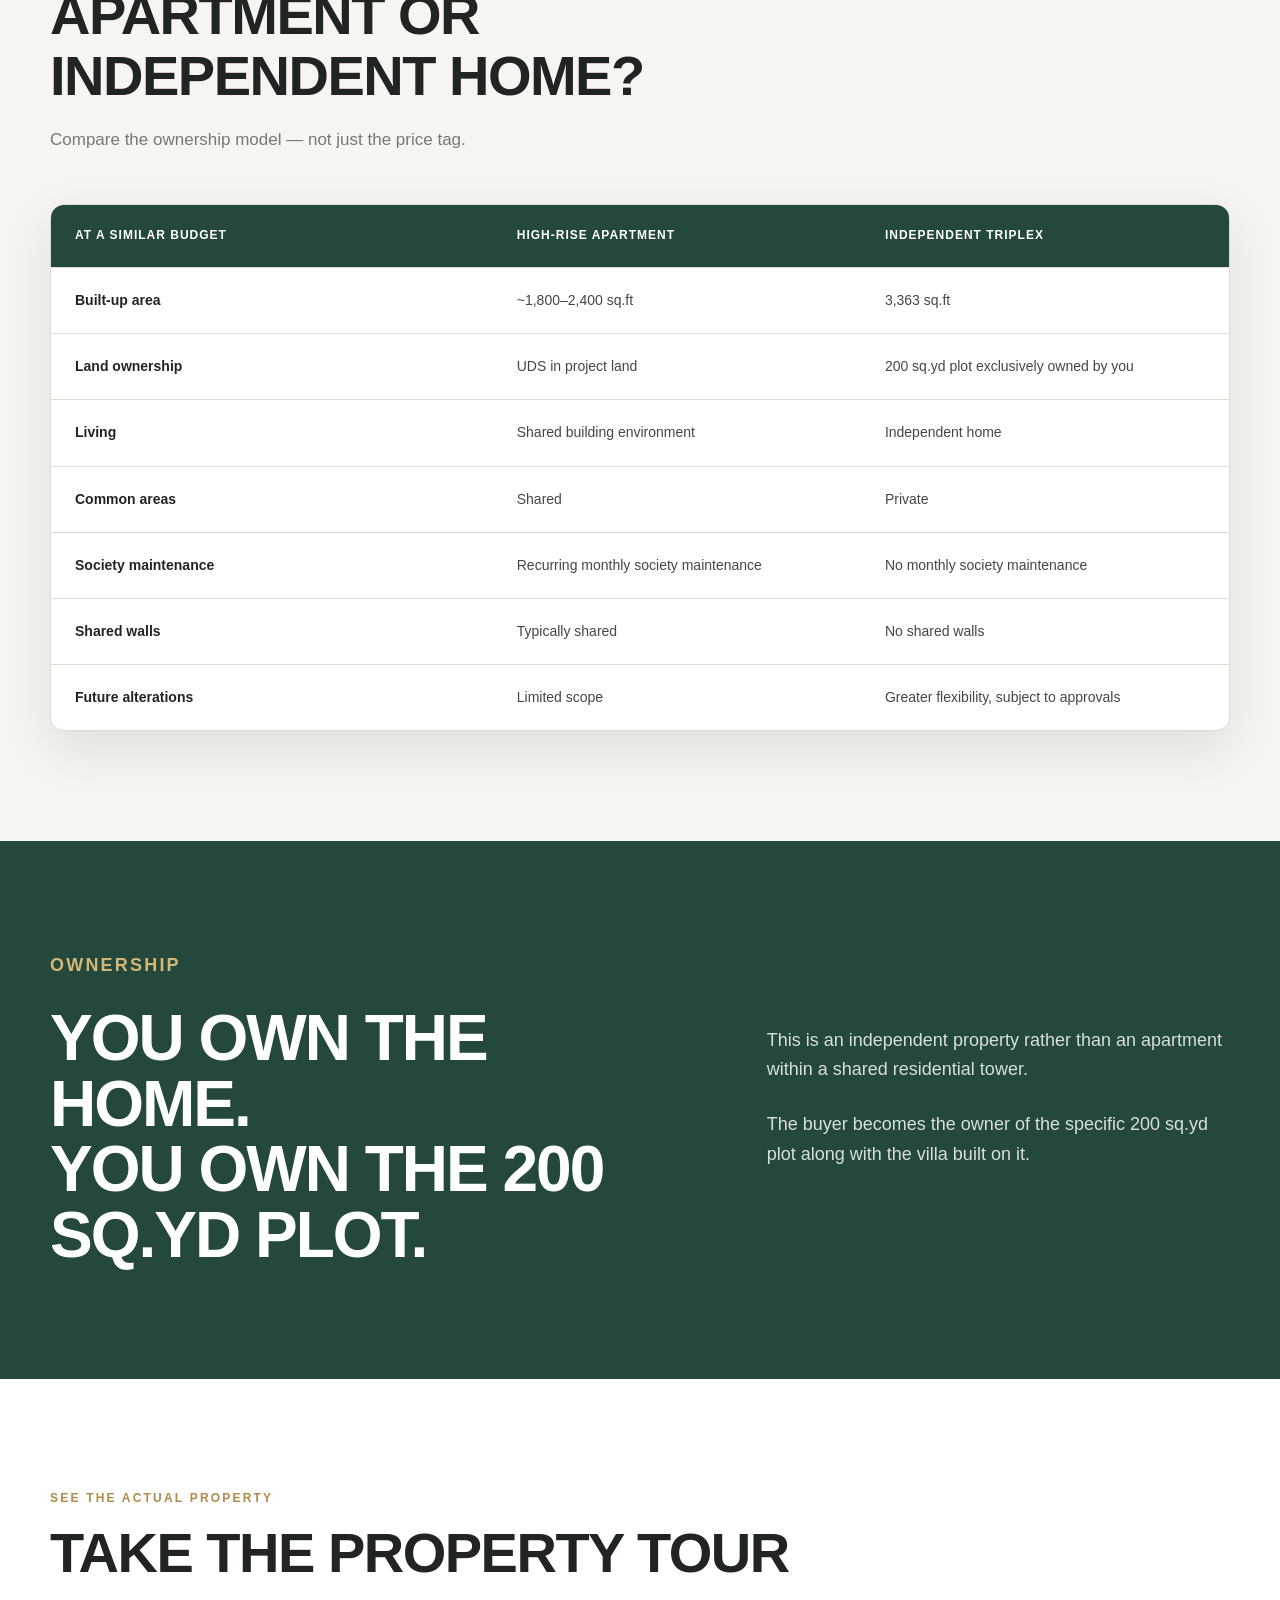
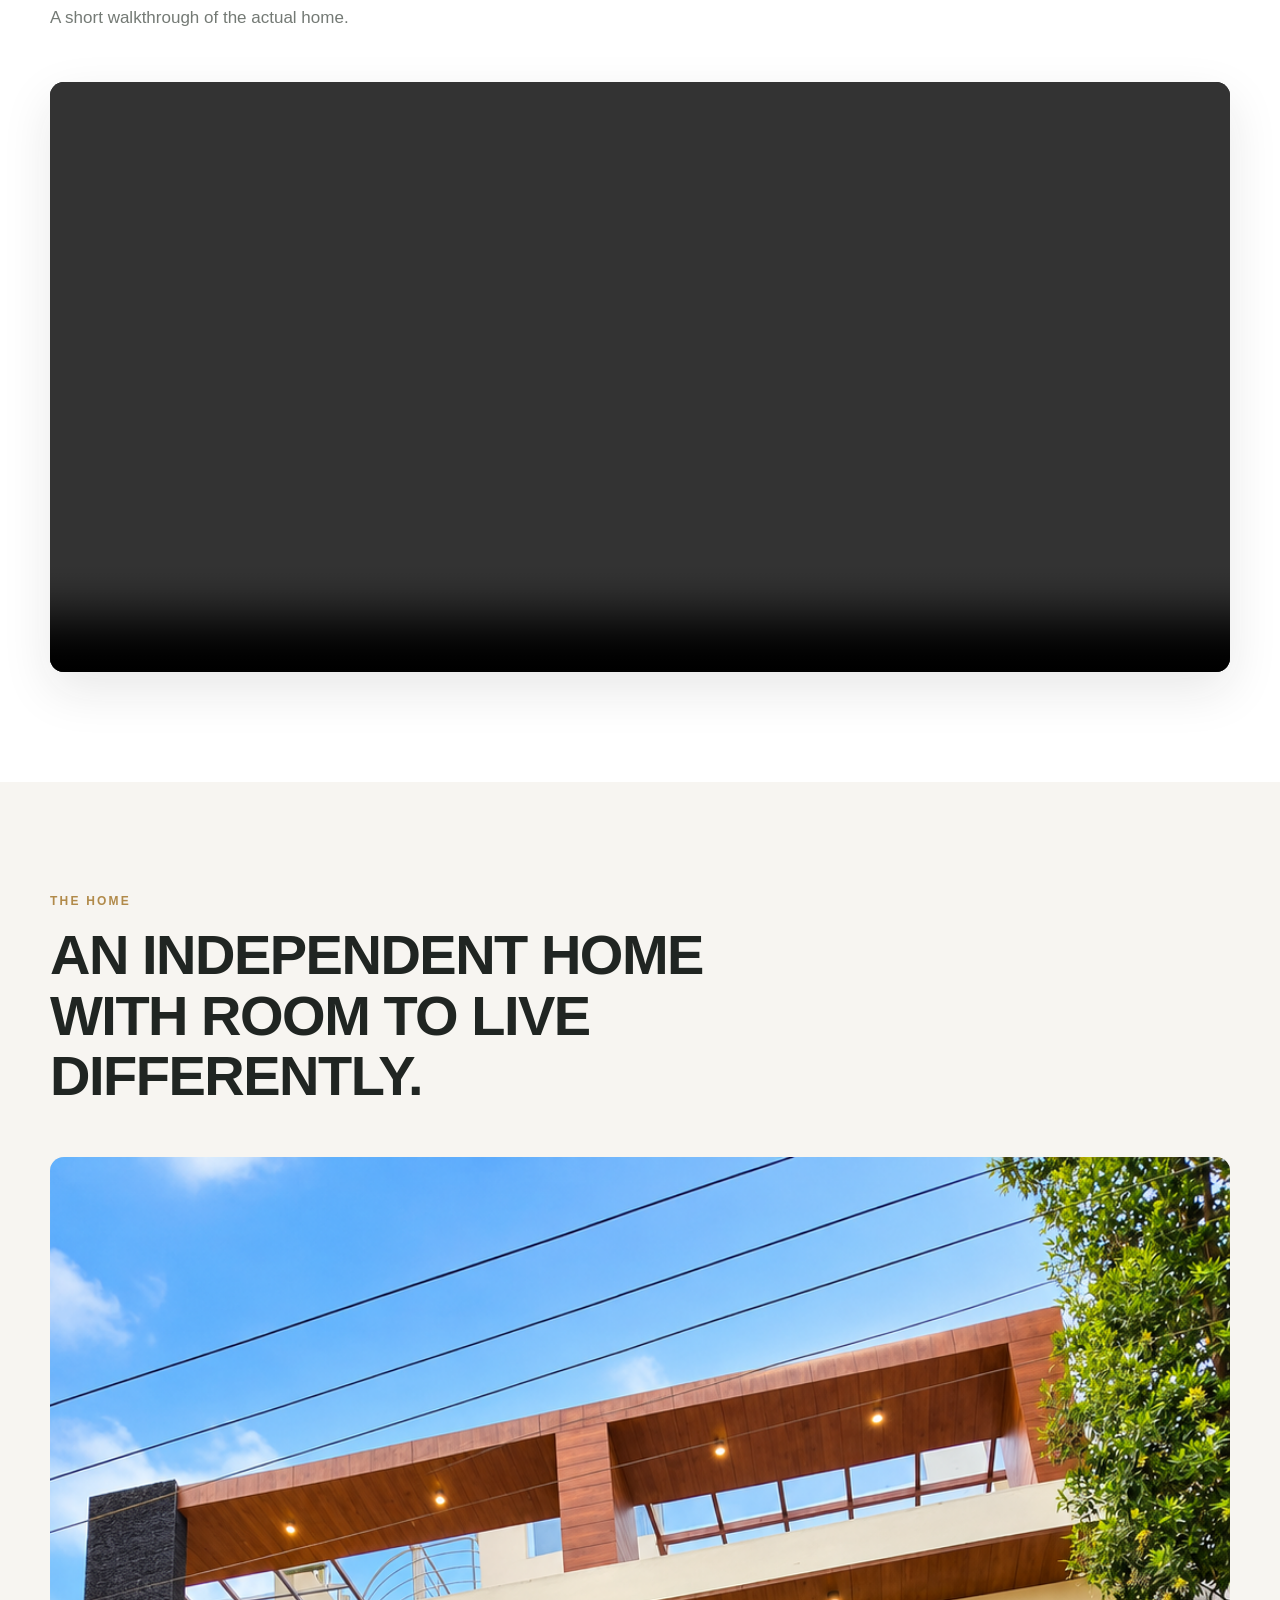
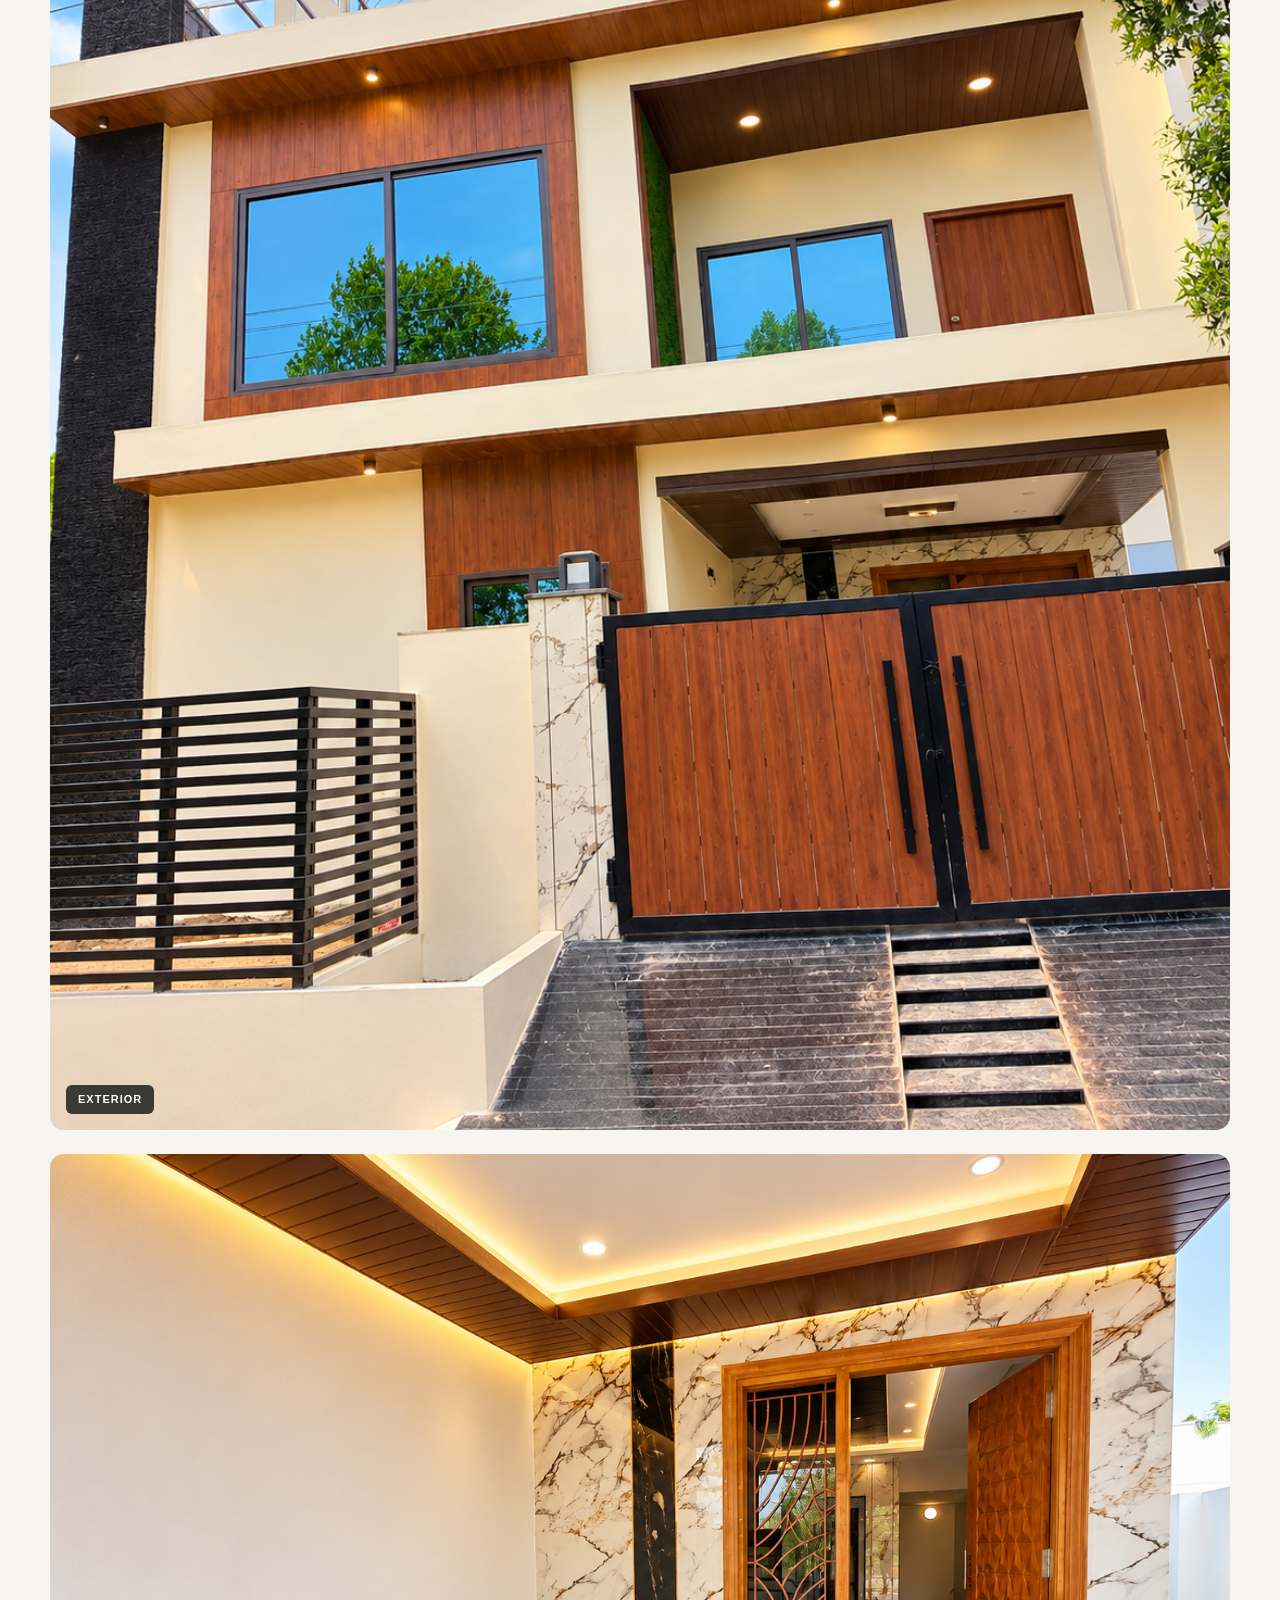
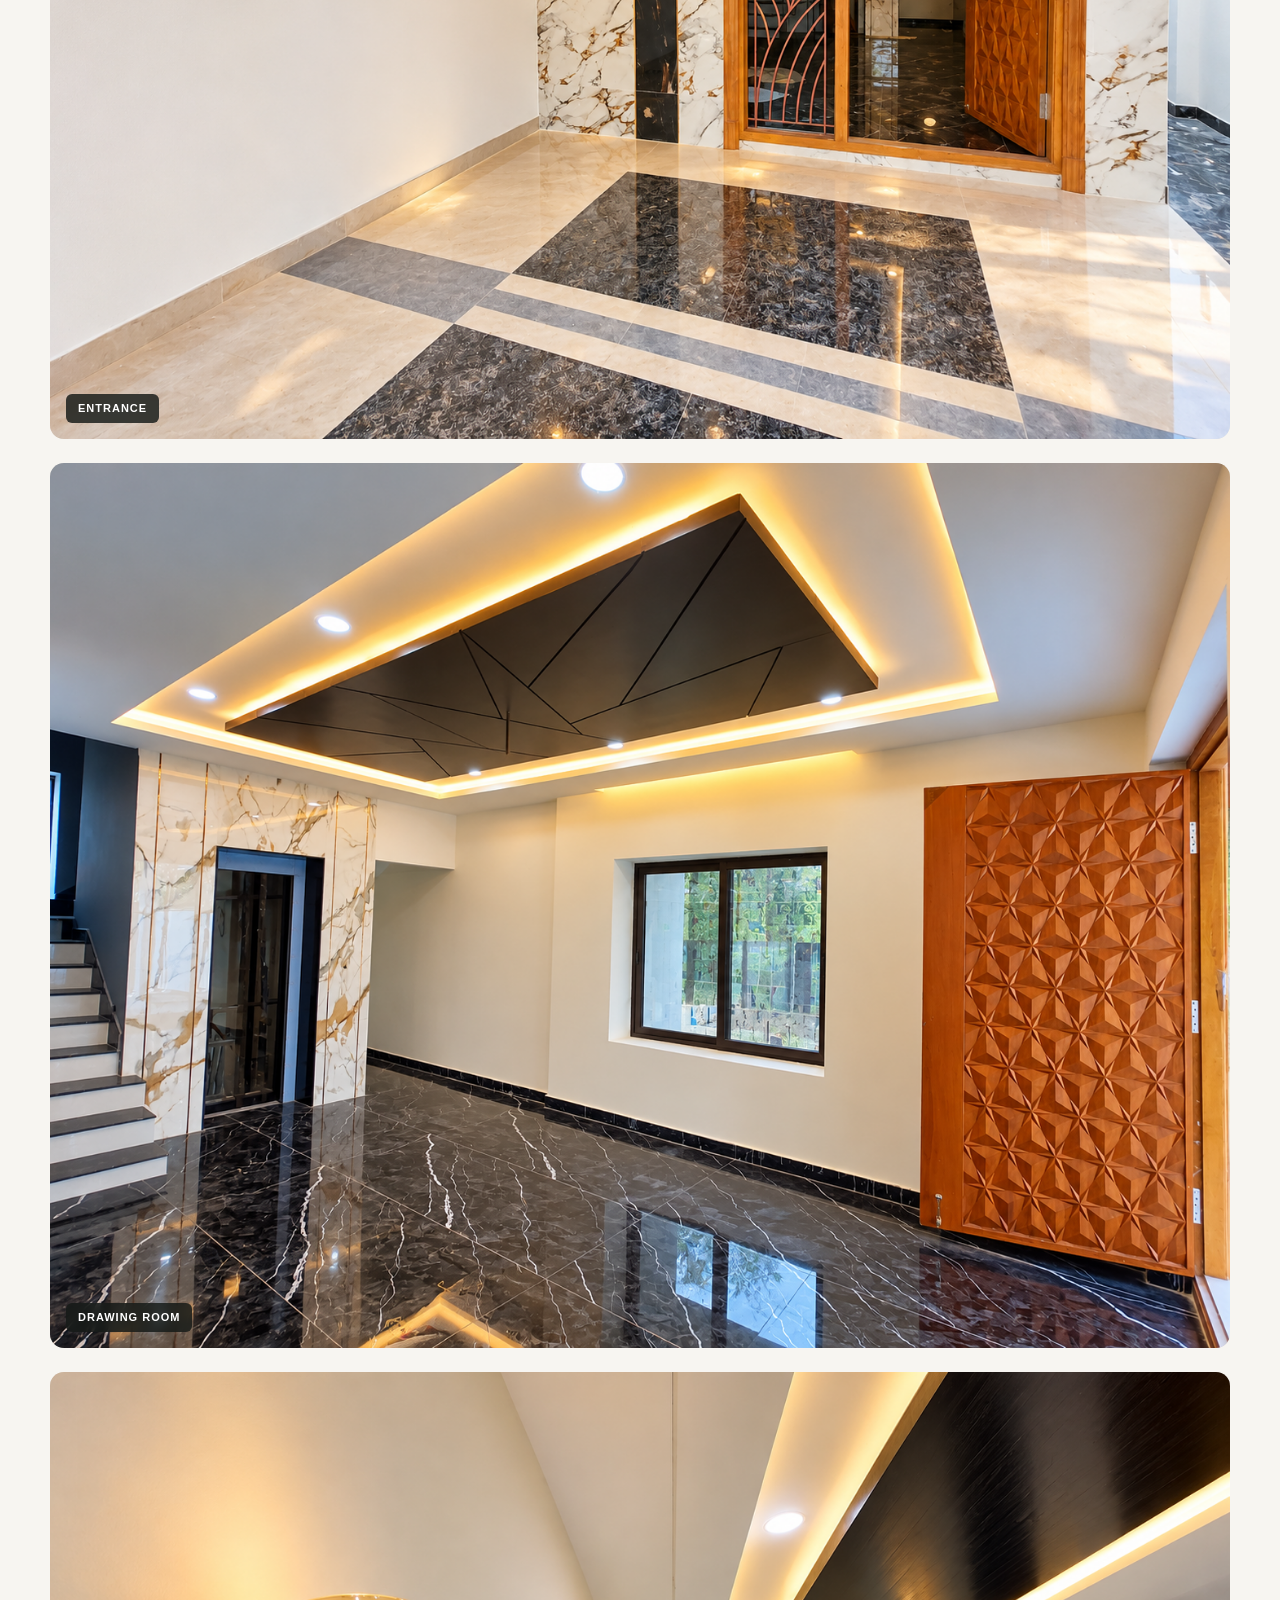
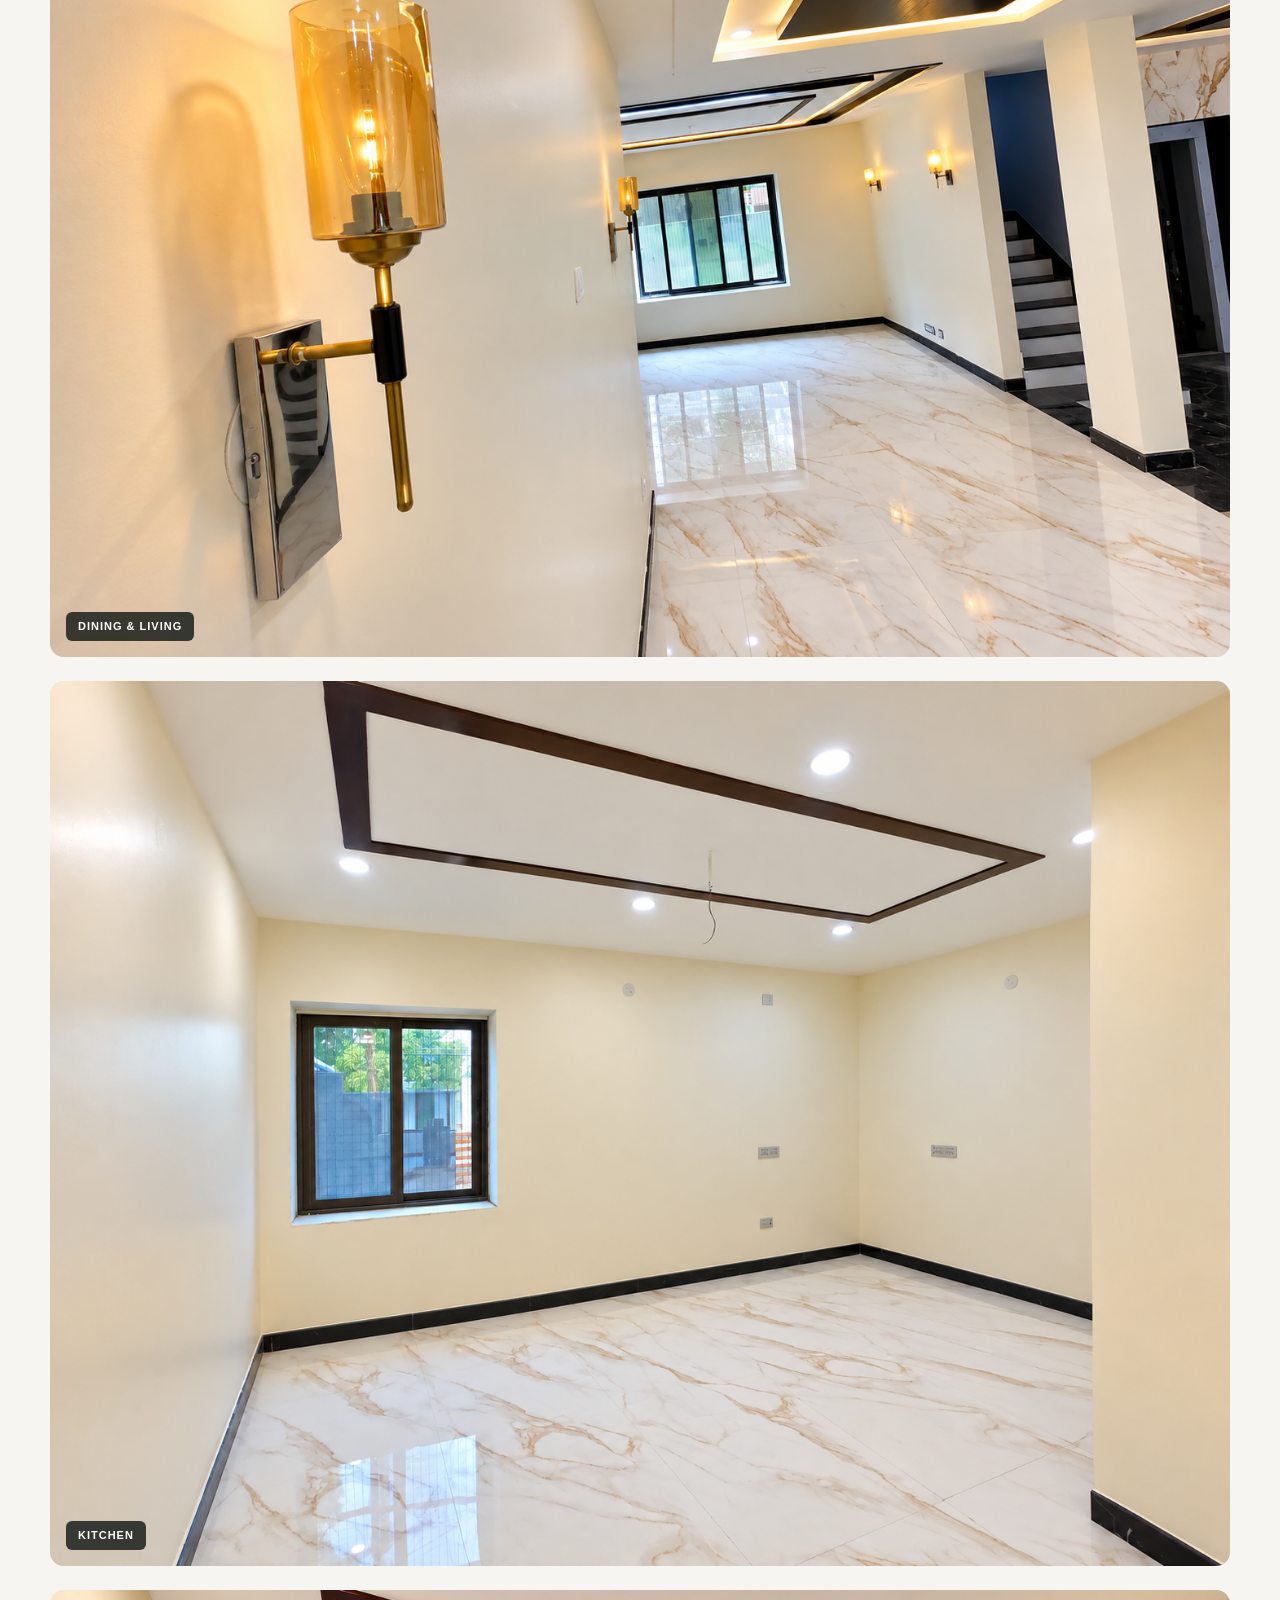
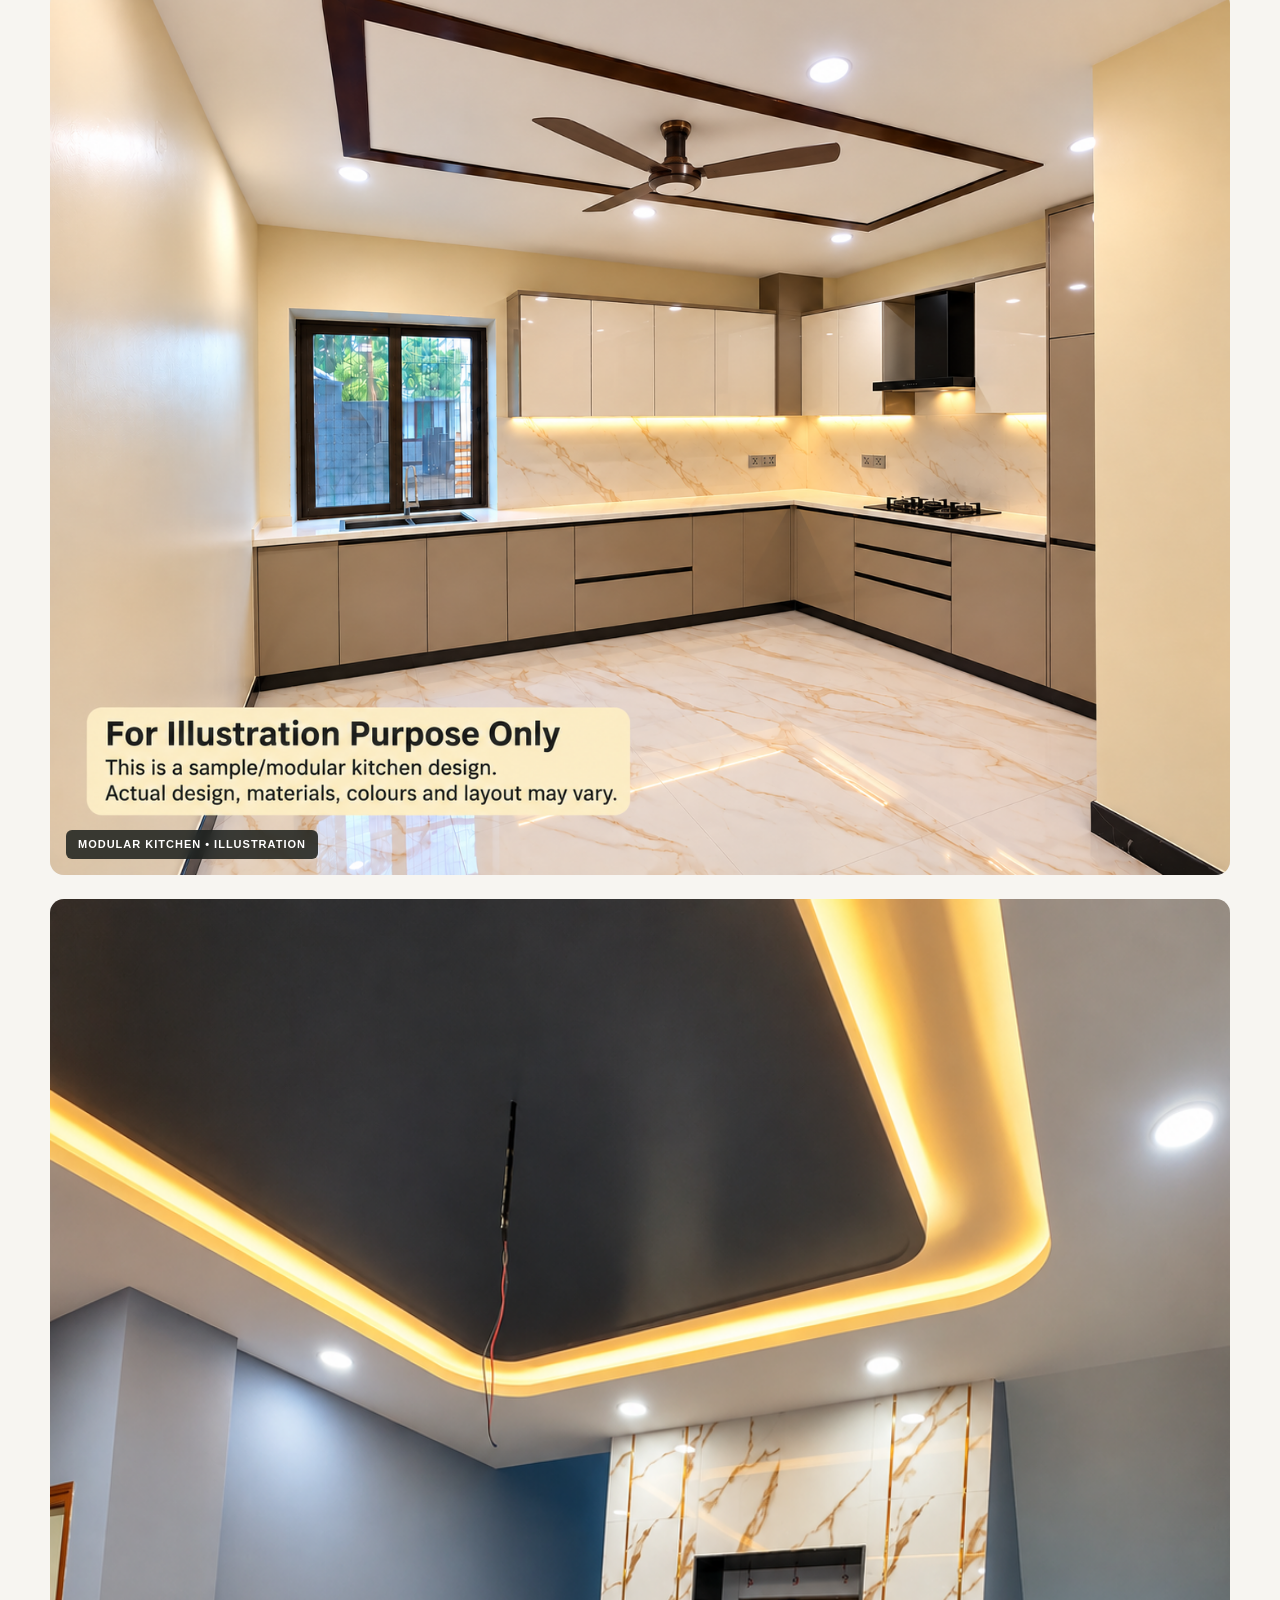
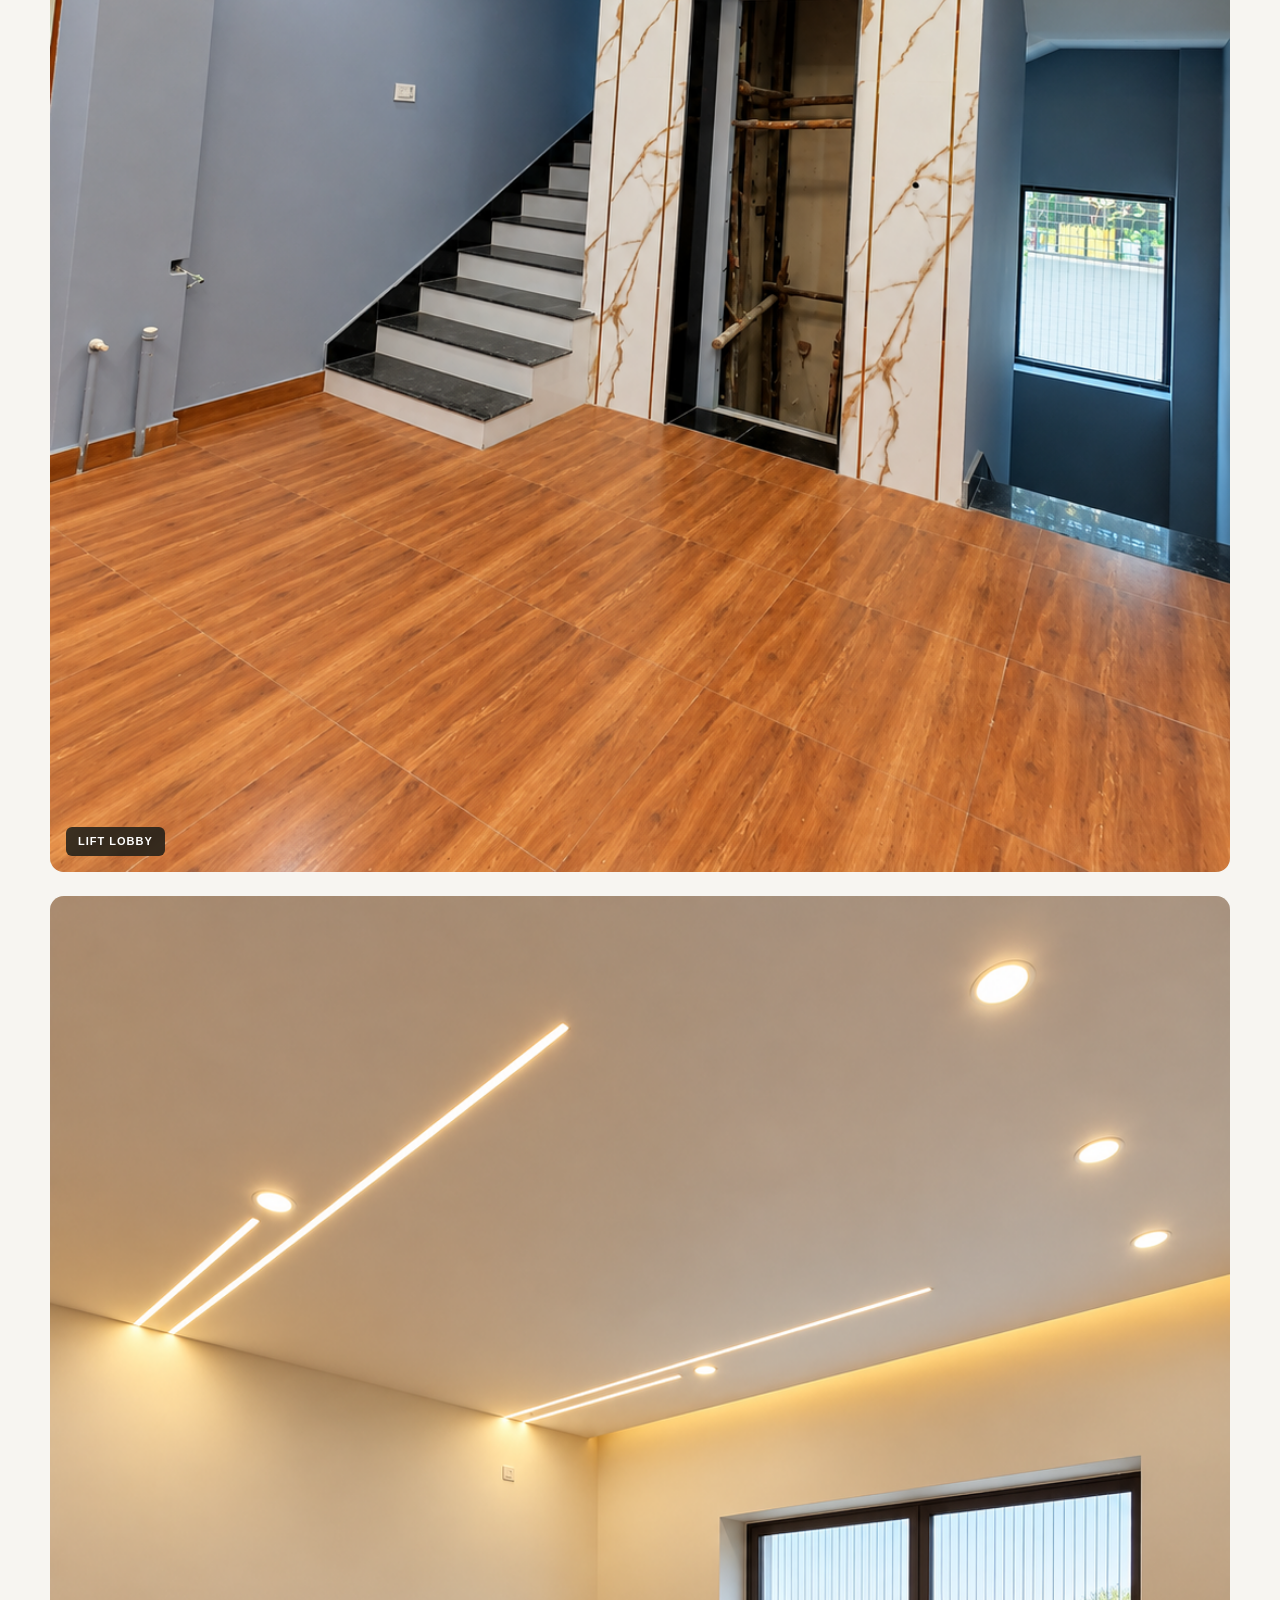
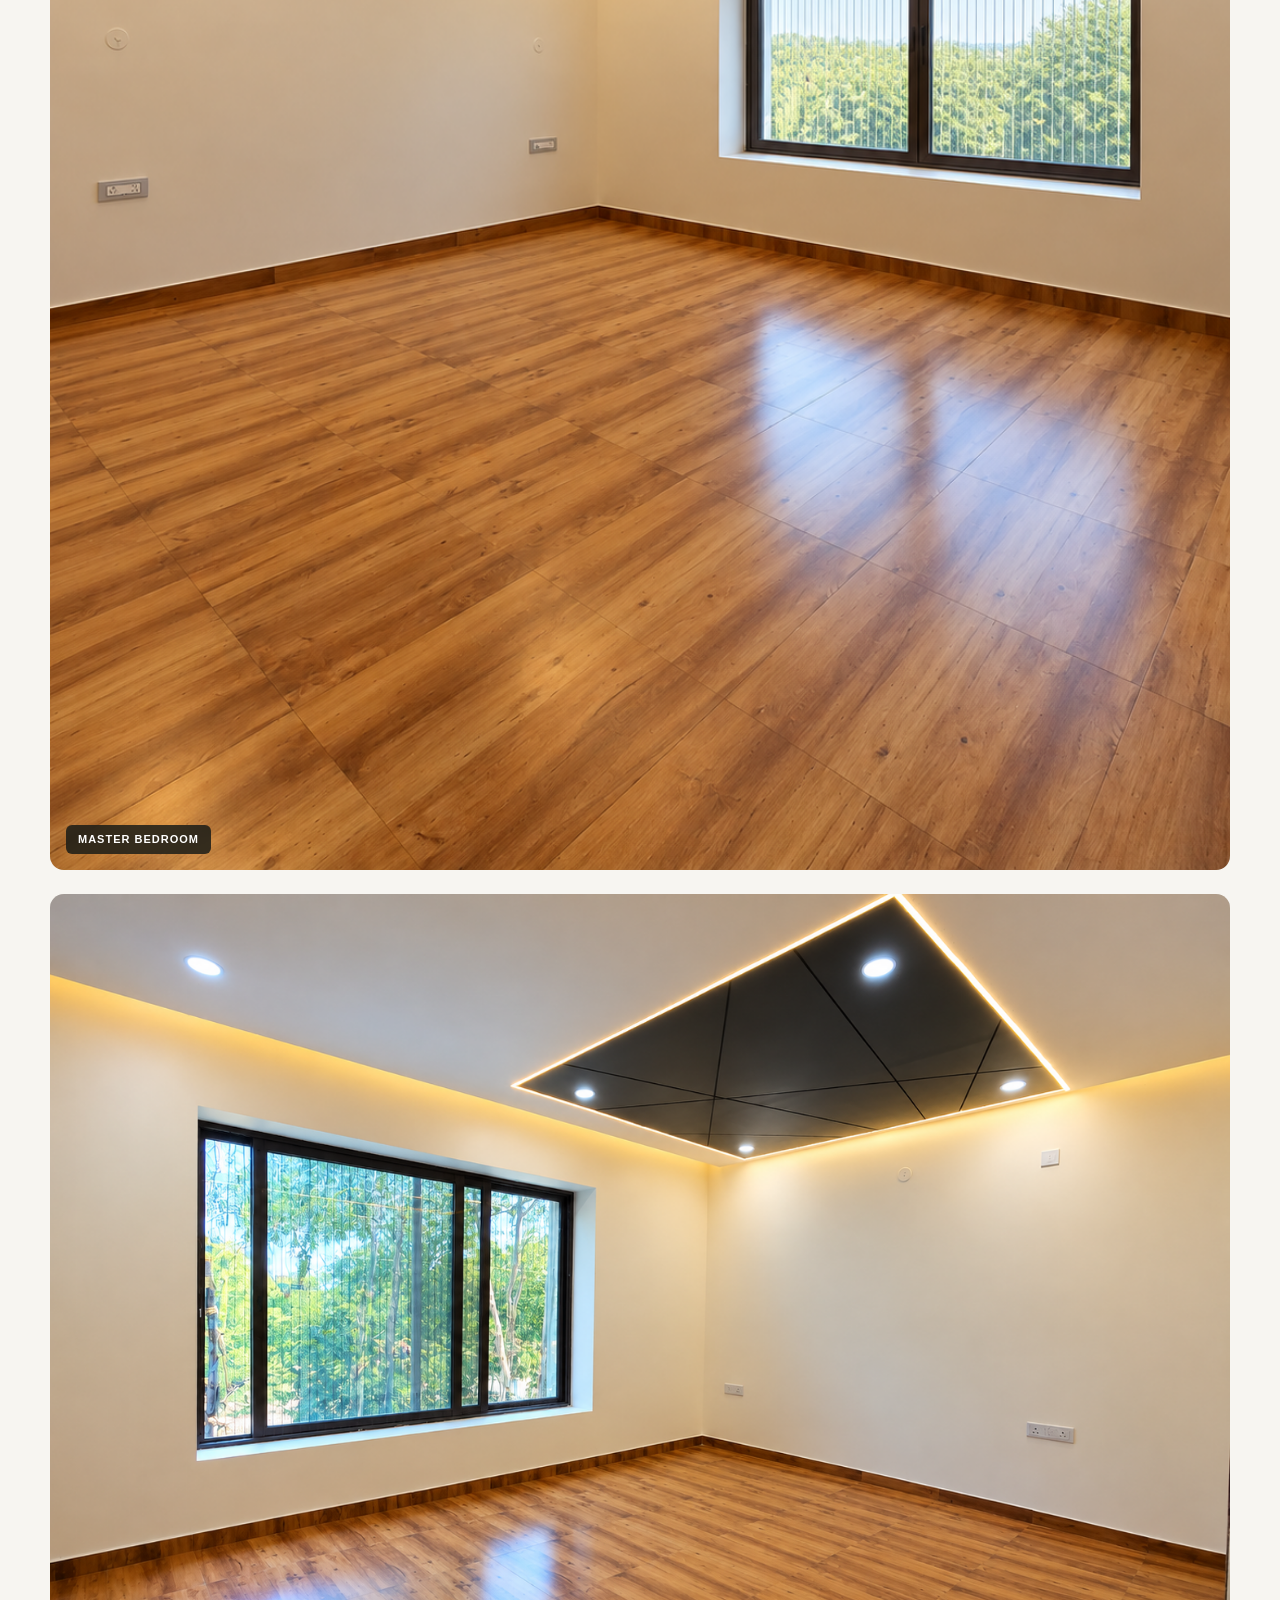
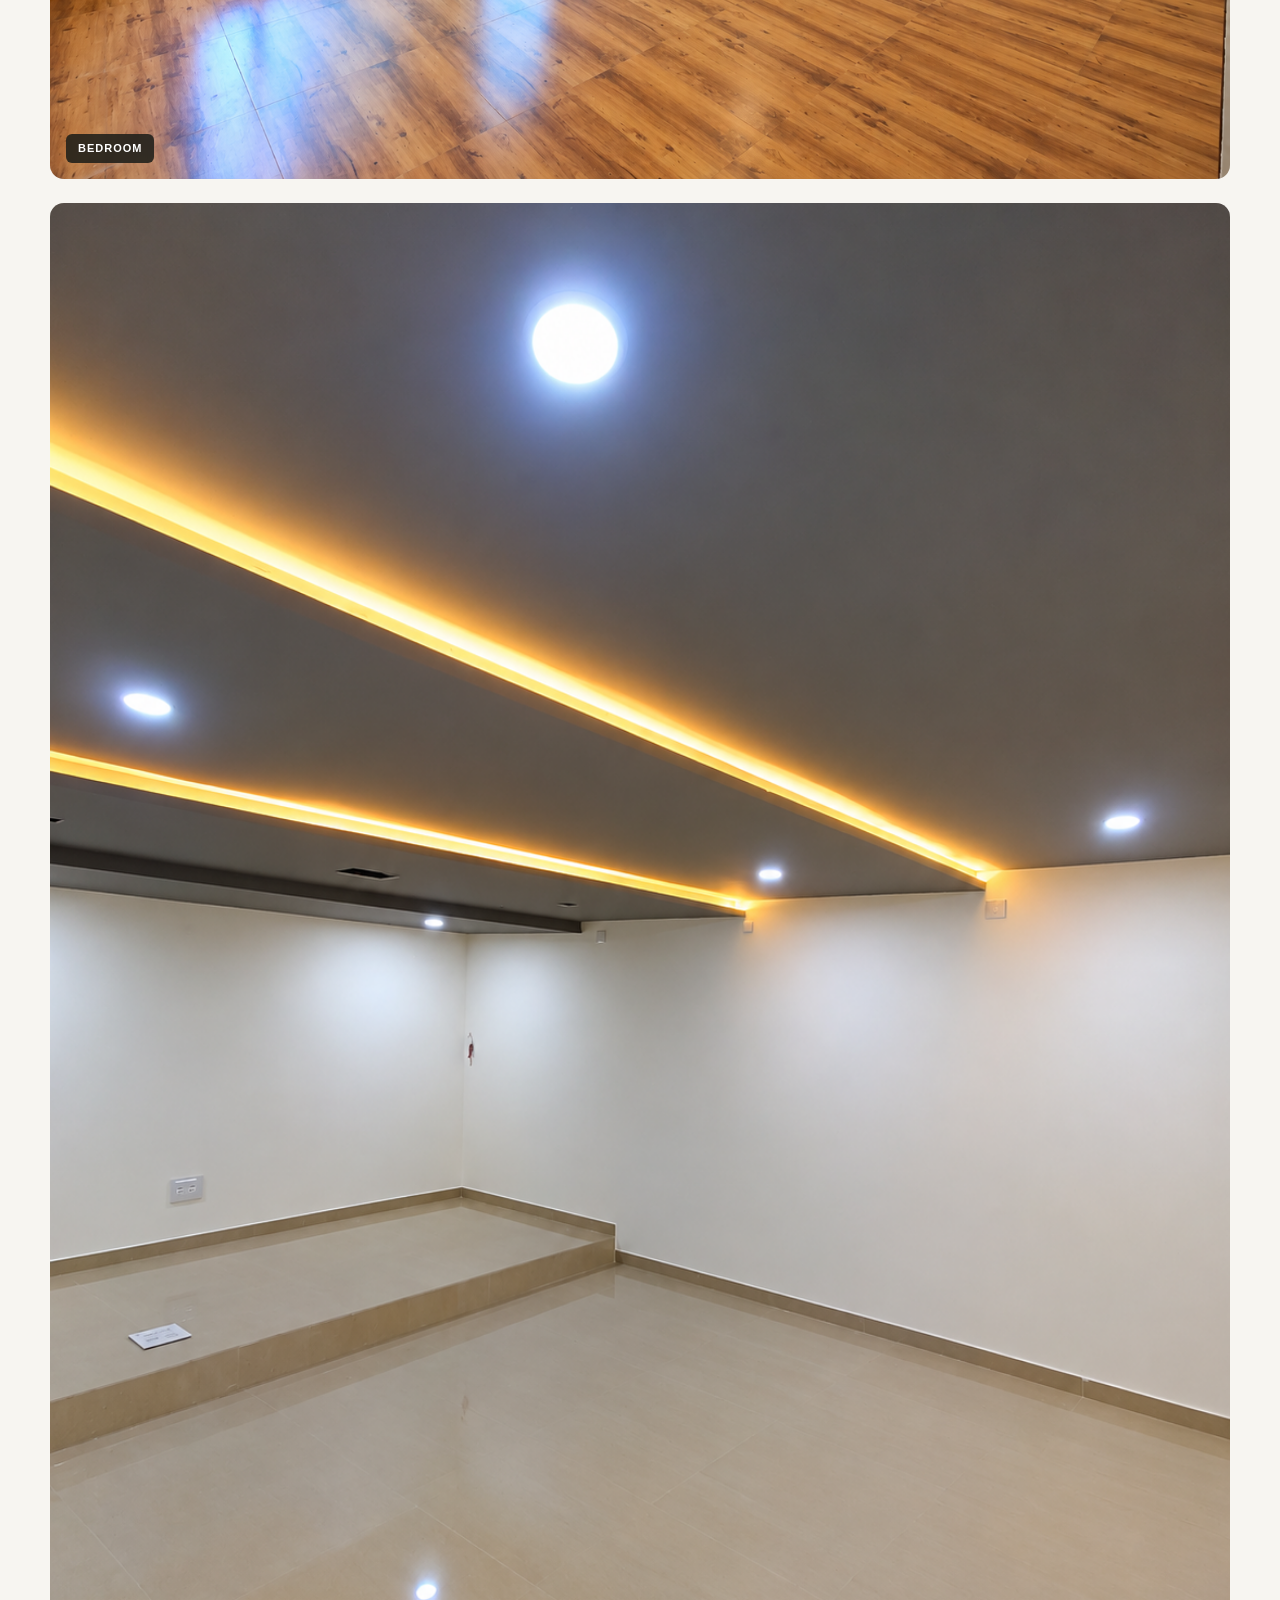
==== commit fe54afdf: "Revise property information and viewing links Updated property listing details and added new viewing" ====
--- a/index.html
+++ b/index.html
@@ -586,13 +586,17 @@
                 </p>
 
                 <p>
-                    + your own repairs and maintenance
+                    + Future home modifications according to your needs
                 </p>
 
                 <p>
-                    + applicable property taxes
+                    + Decorate and personalise your home to your taste
                 </p>
 
+                <p>
+                    + Enjoy the freedom to celebrate in your own private space
+                </p>
+                
                 <p class="small">
                     No recurring society maintenance charge.
                 </p>
@@ -654,6 +658,7 @@
         rel="noopener"
         class="map-link">
         OPEN EXACT LOCATION IN GOOGLE MAPS →
+        <span>(CLICK HERE)</span>
     </a>
 
 </div>
@@ -695,19 +700,6 @@
 
             </div>
 
-
-            <div>
-
-                <h3>THIS MAY NOT SUIT YOU IF...</h3>
-
-                <ul>
-                    <li>You specifically want extensive clubhouse amenities.</li>
-                    <li>You prefer professionally managed common areas.</li>
-                    <li>You strongly prefer apartment-community living.</li>
-                </ul>
-
-            </div>
-
         </div>
 
     </div>
@@ -740,8 +732,8 @@
         </p>
 
         <p class="small">
-            Buyers are encouraged to independently verify property
-            documents with their legal advisor and lender before purchase.
+            Property documentation is available for review during the
+    purchase process.
         </p>
 
     </div>
@@ -784,9 +776,14 @@
 
         <h3>COME SEE IT FOR YOURSELF.</h3>
 
-        <a href="mailto:enquiry@example.com" class="btn">
-            BOOK A PRIVATE SITE VIEWING
-        </a>
+<a
+    href="https://wa.me/919849080443?text=Hi%2C%20I%27m%20interested%20in%20the%20independent%20triplex%20villa%20in%20KLR%20Phase%203%2C%20Medchal.%20I%27d%20like%20to%20know%20more%20and%20arrange%20a%20site%20viewing."
+    class="btn"
+    target="_blank"
+    rel="noopener">
+    BOOK A PRIVATE SITE VIEWING
+</a>
+        
 
     </div>
 
@@ -806,9 +803,10 @@
         </p>
 
         <p class="small">
-            Information is provided for property evaluation purposes.
-            Buyers should independently verify all property, legal,
-            financial and location information before purchase.
+            Property information is provided for evaluation purposes.
+    Property documents are available for review during the
+    purchase process.
+        
         </p>
 
     </div>
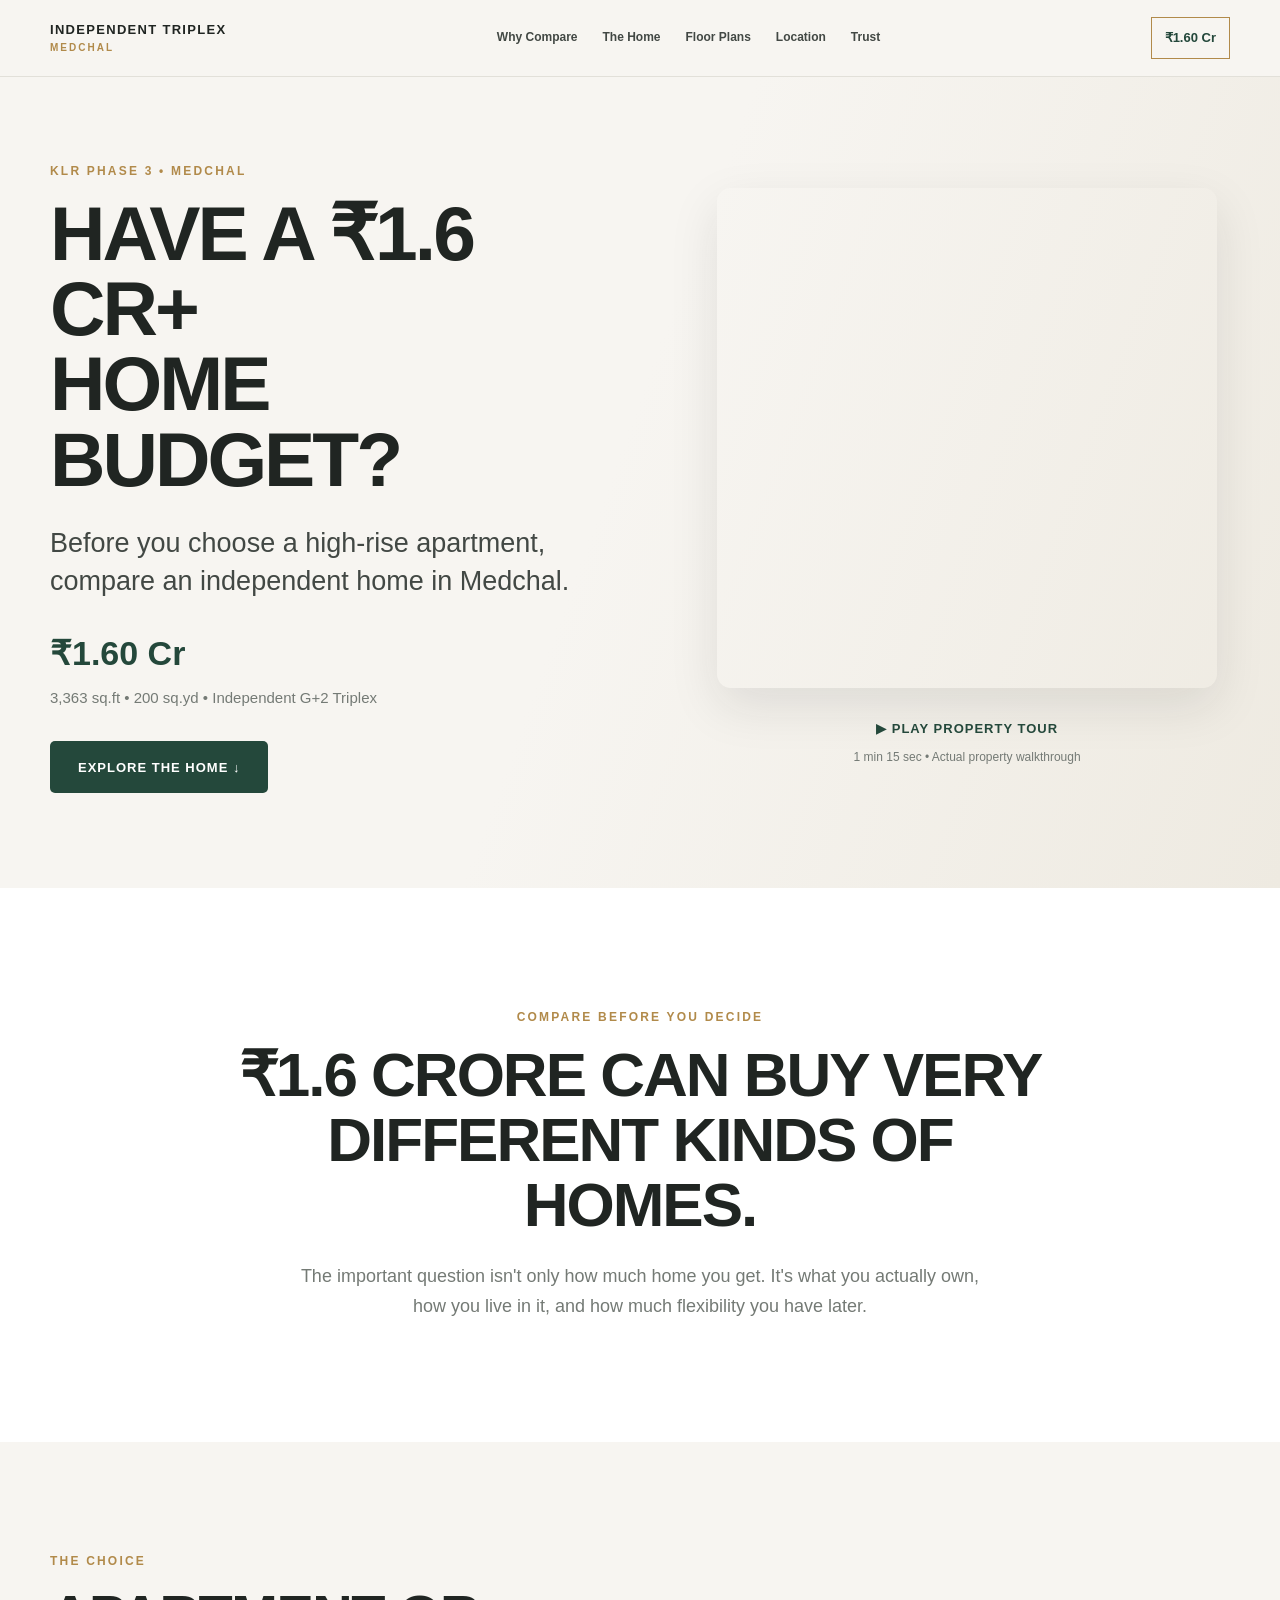
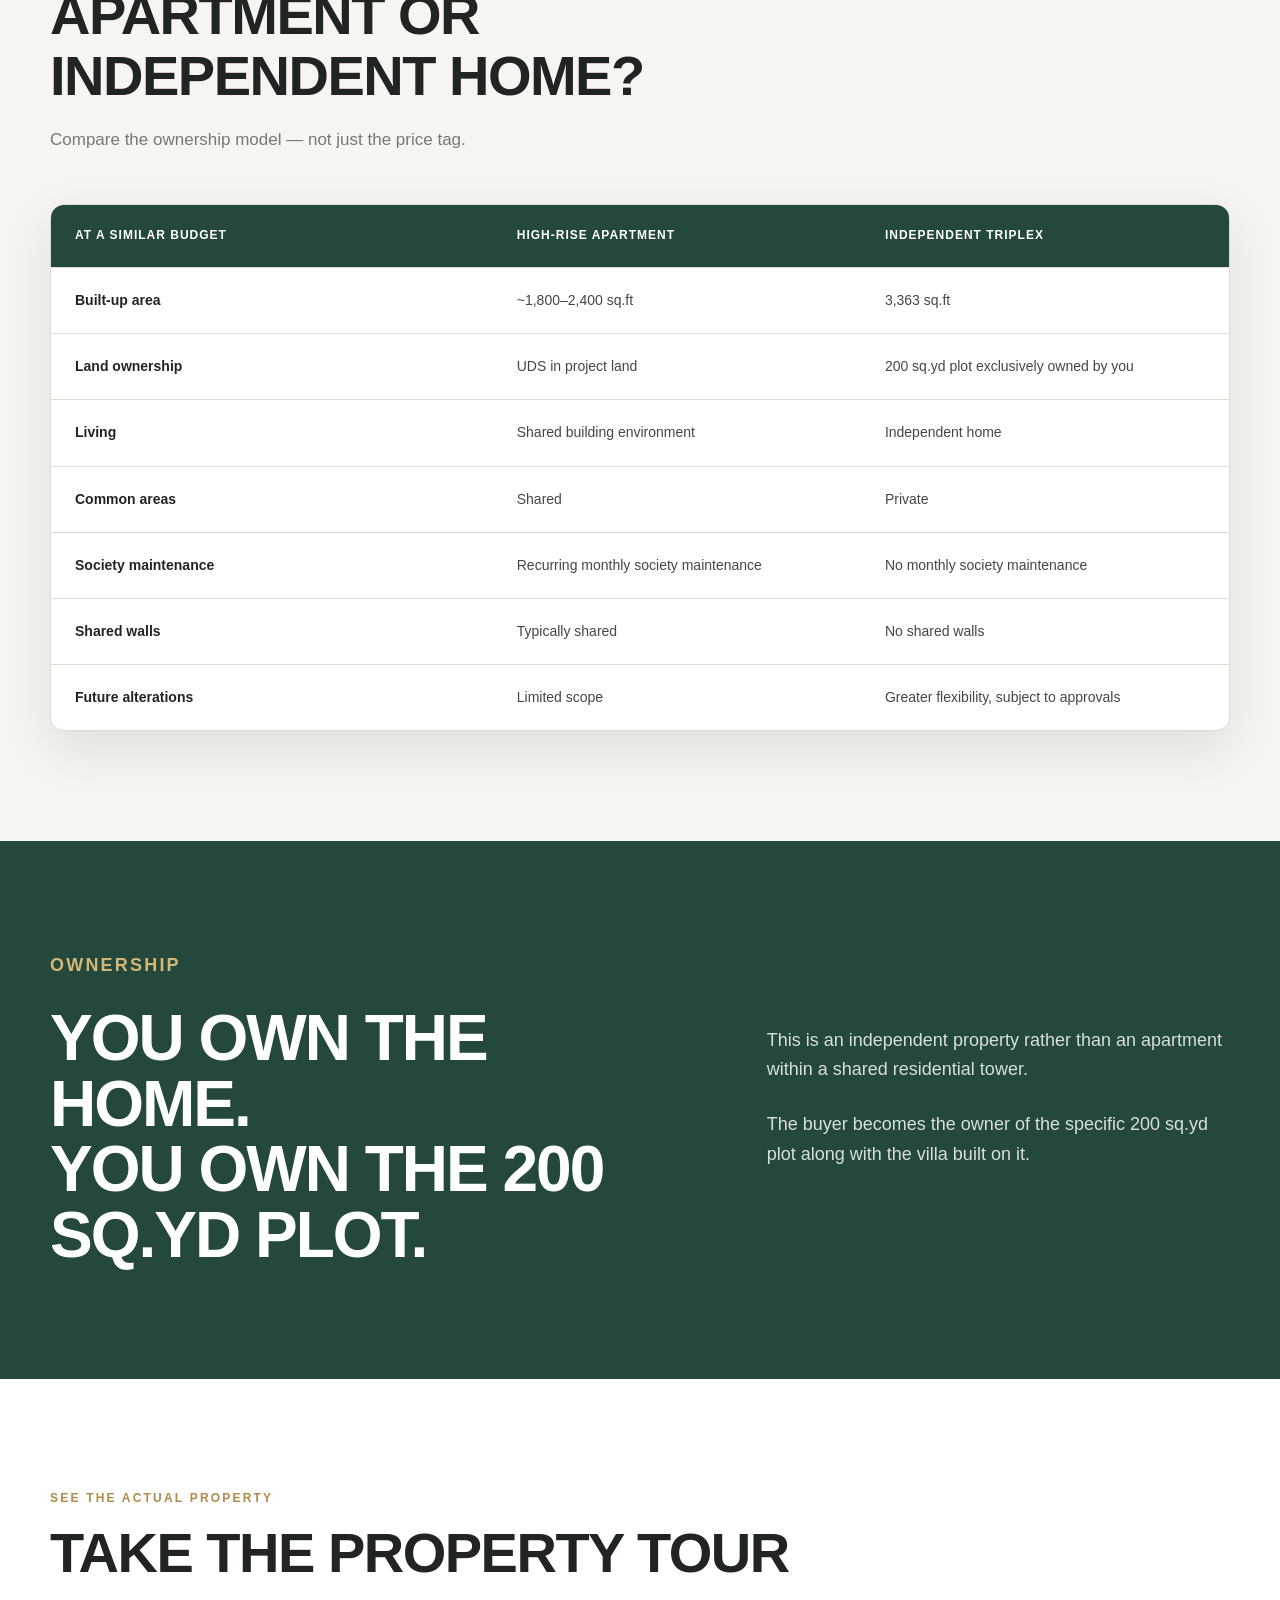
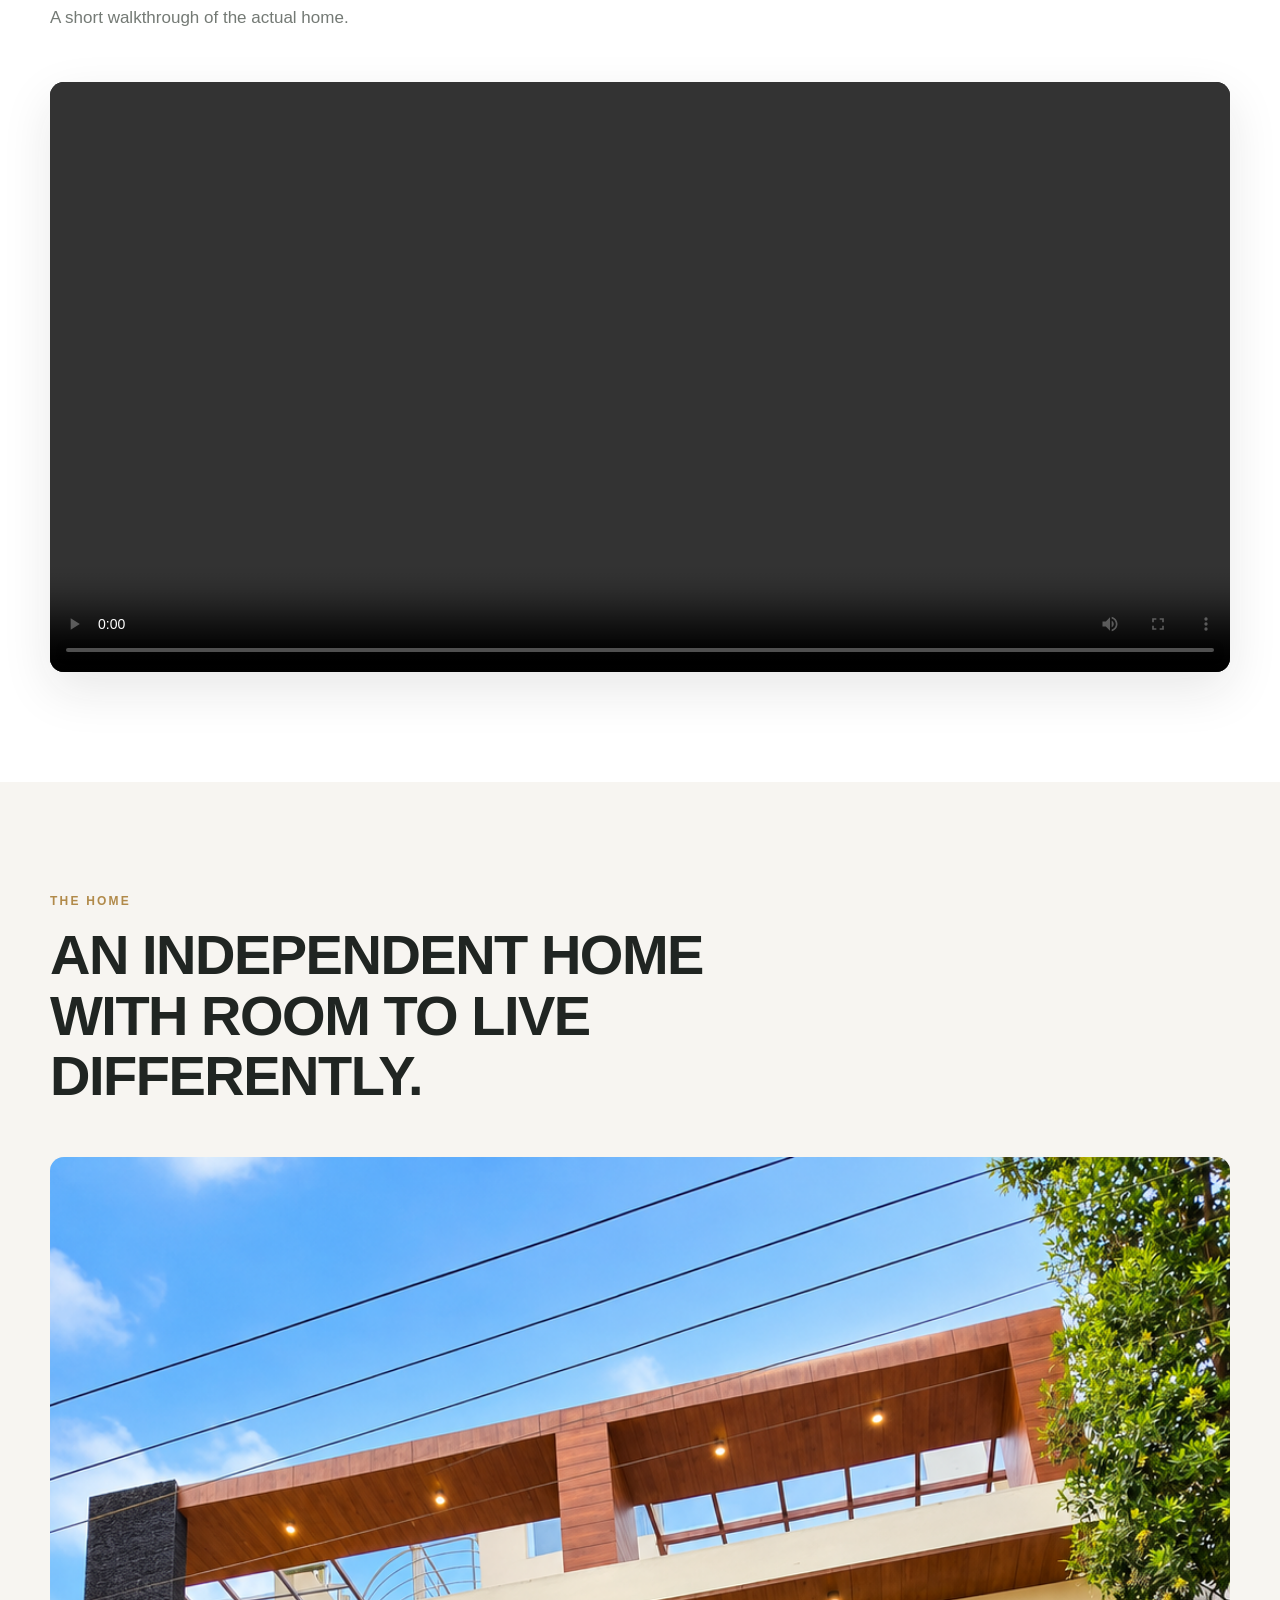
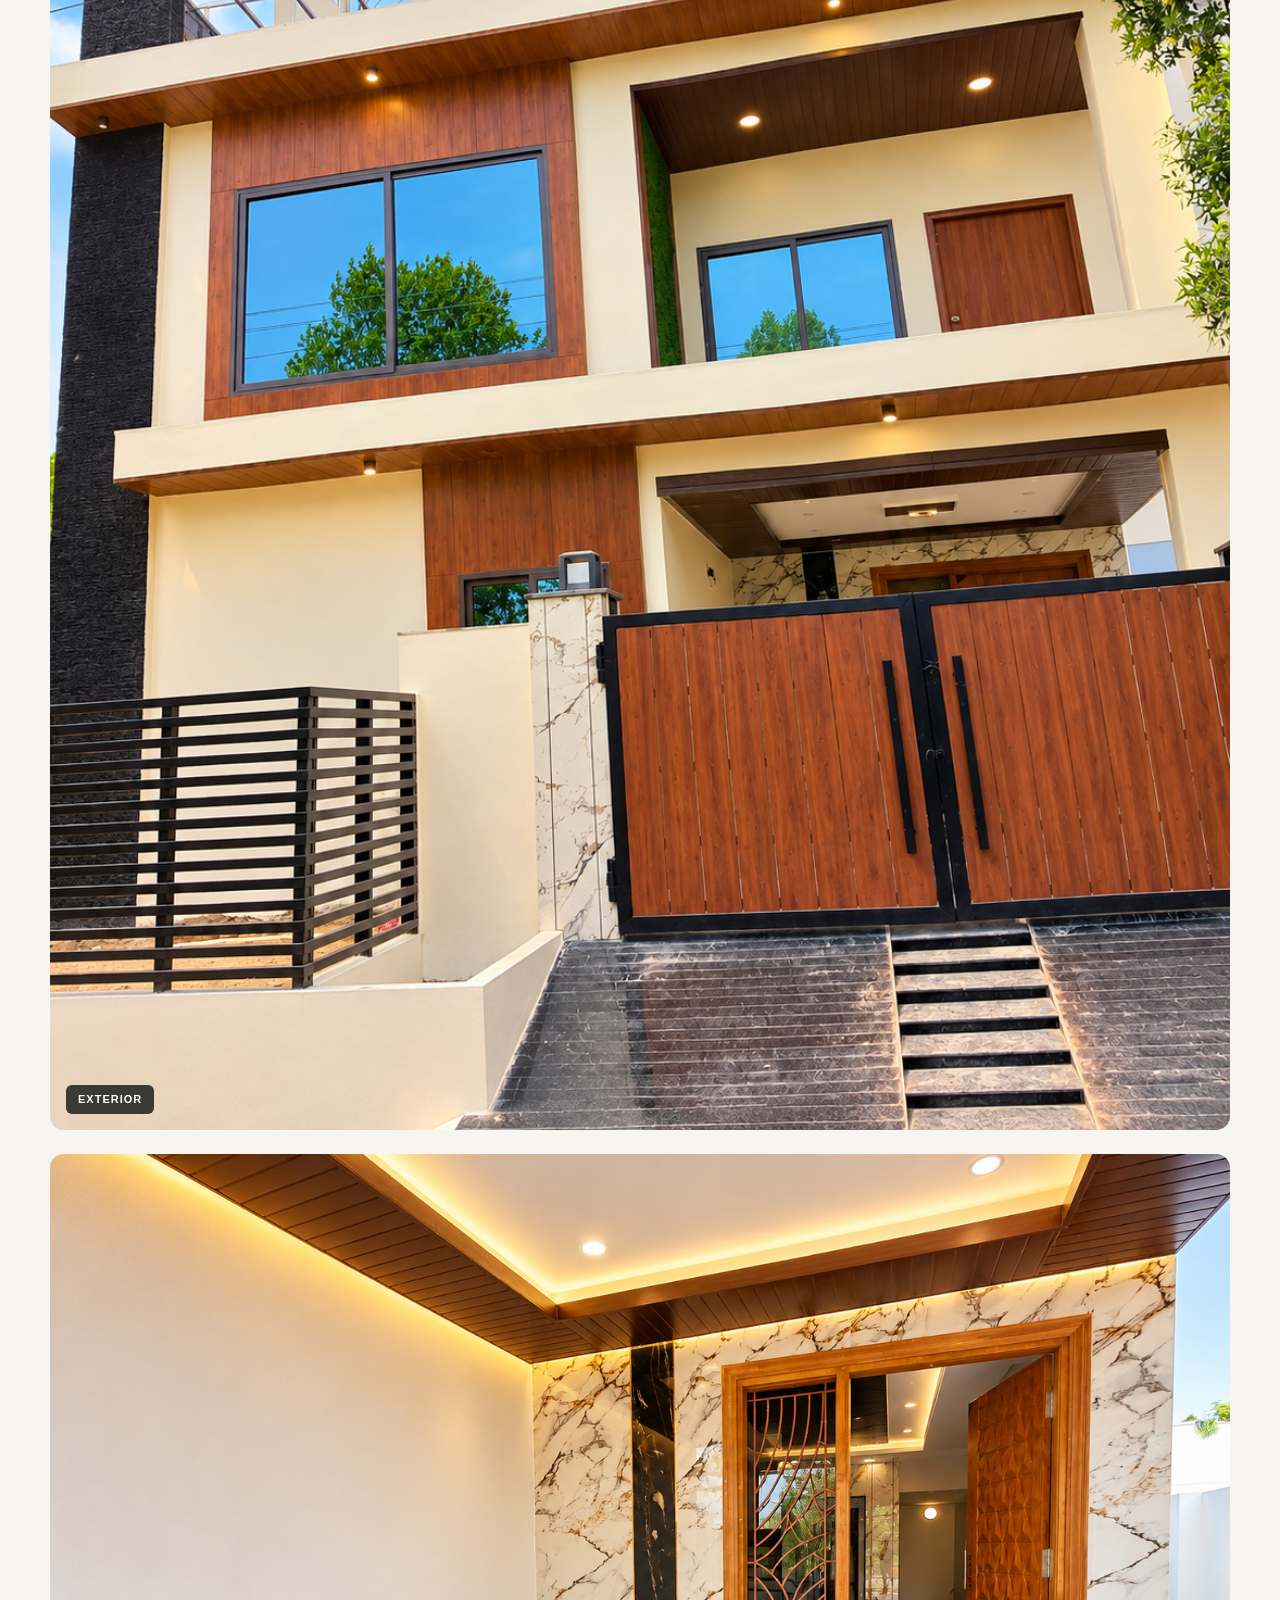
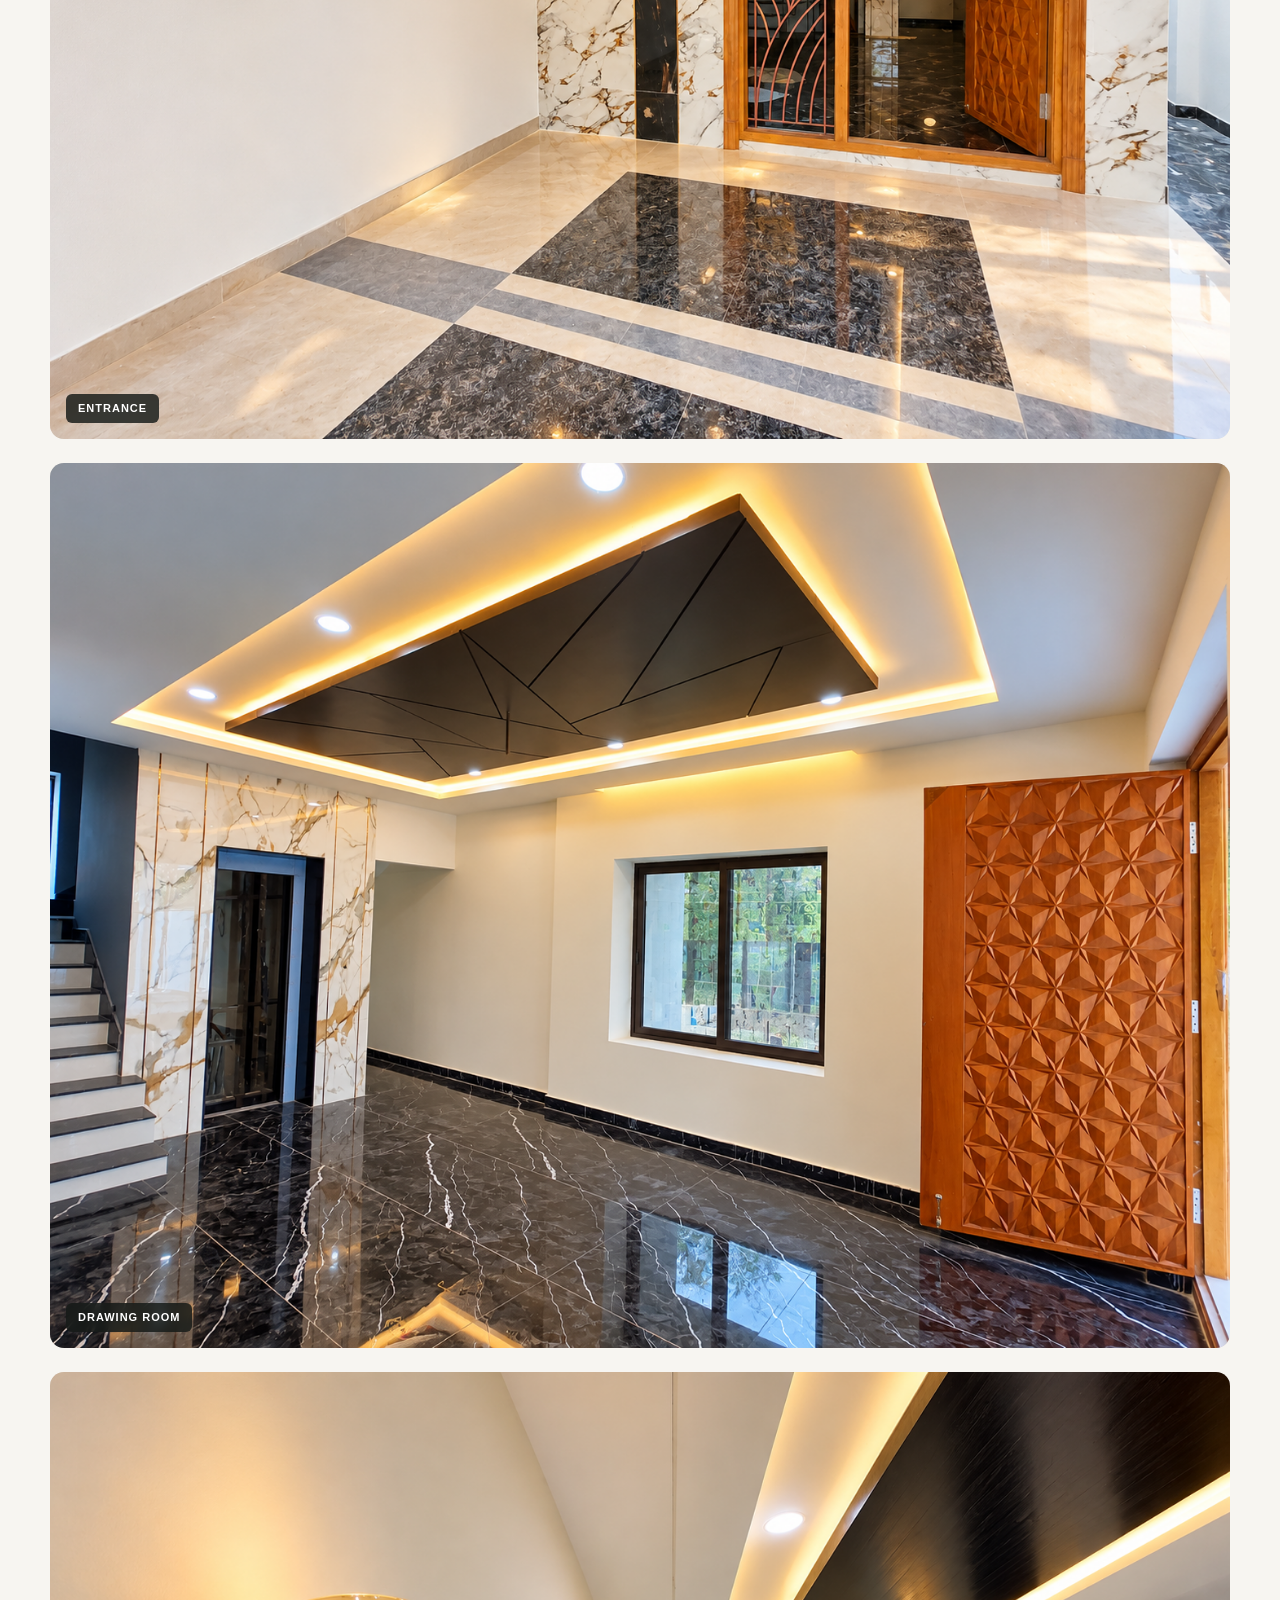
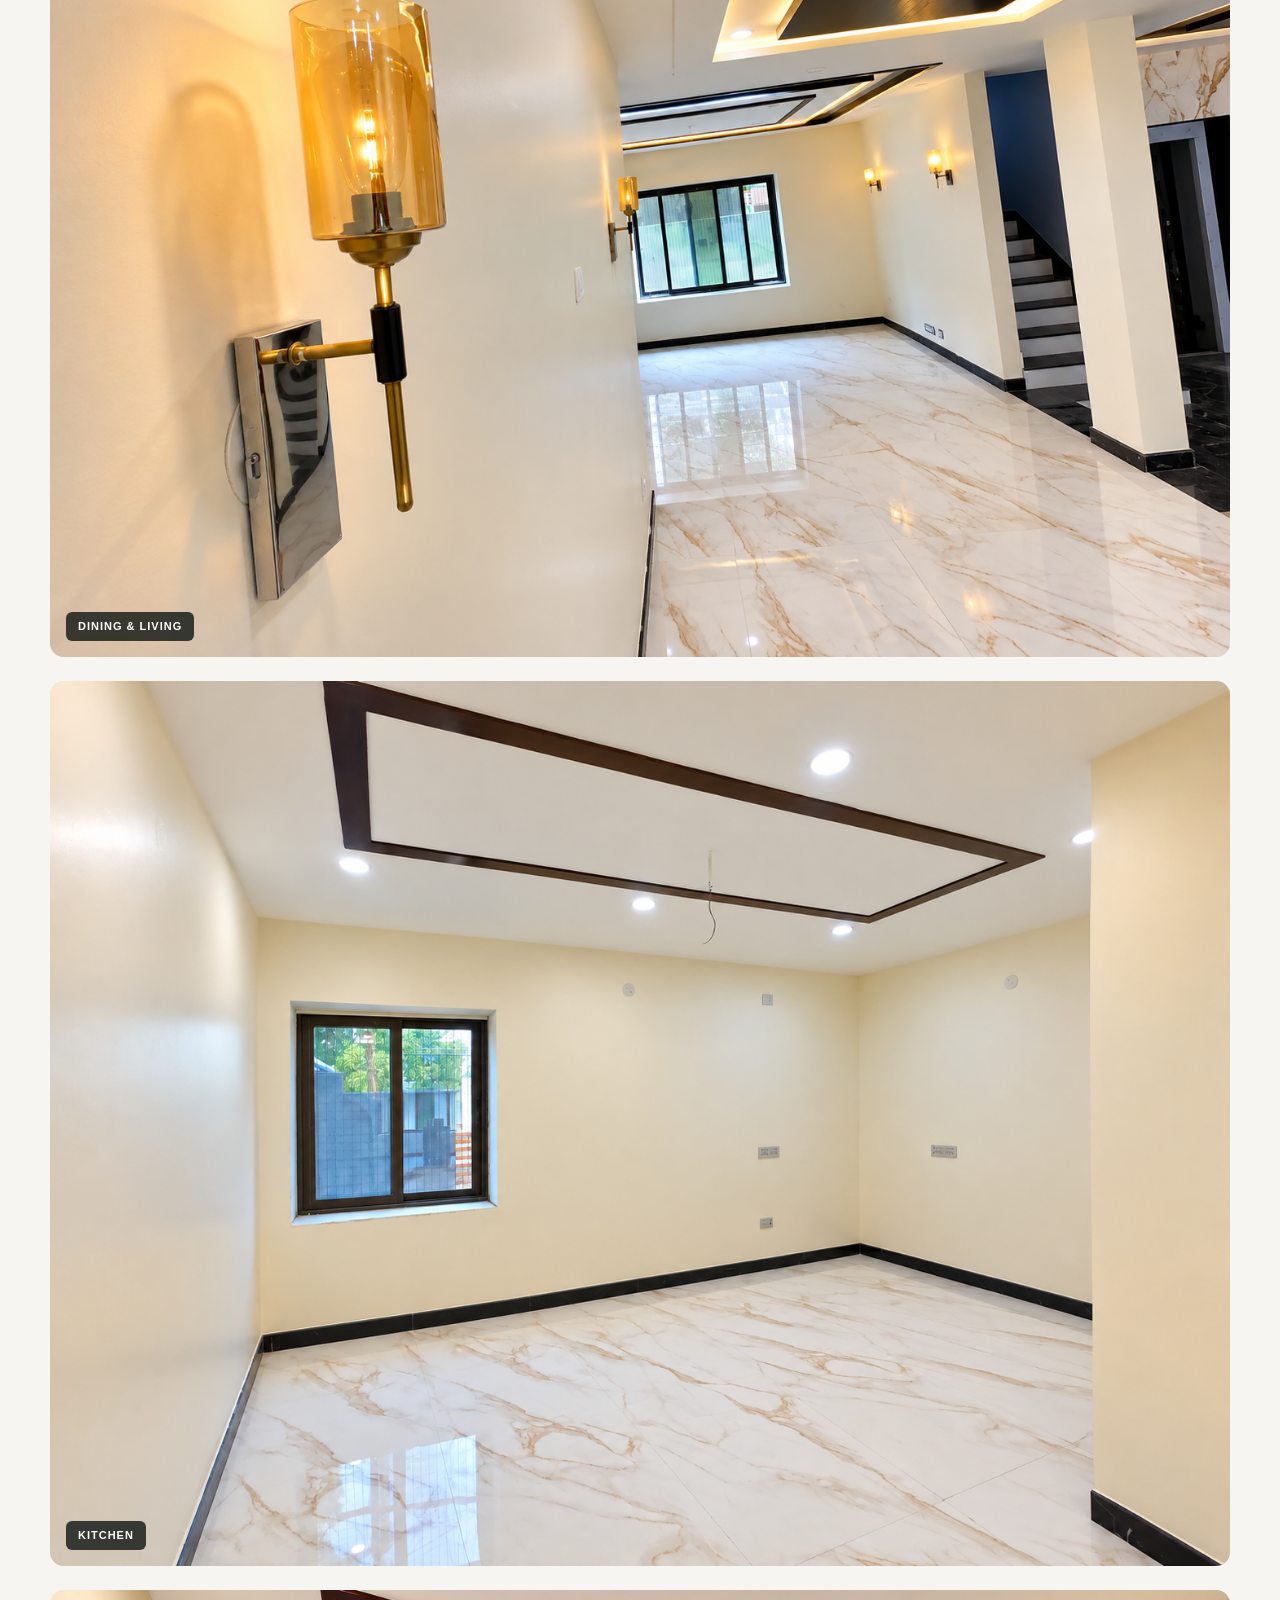
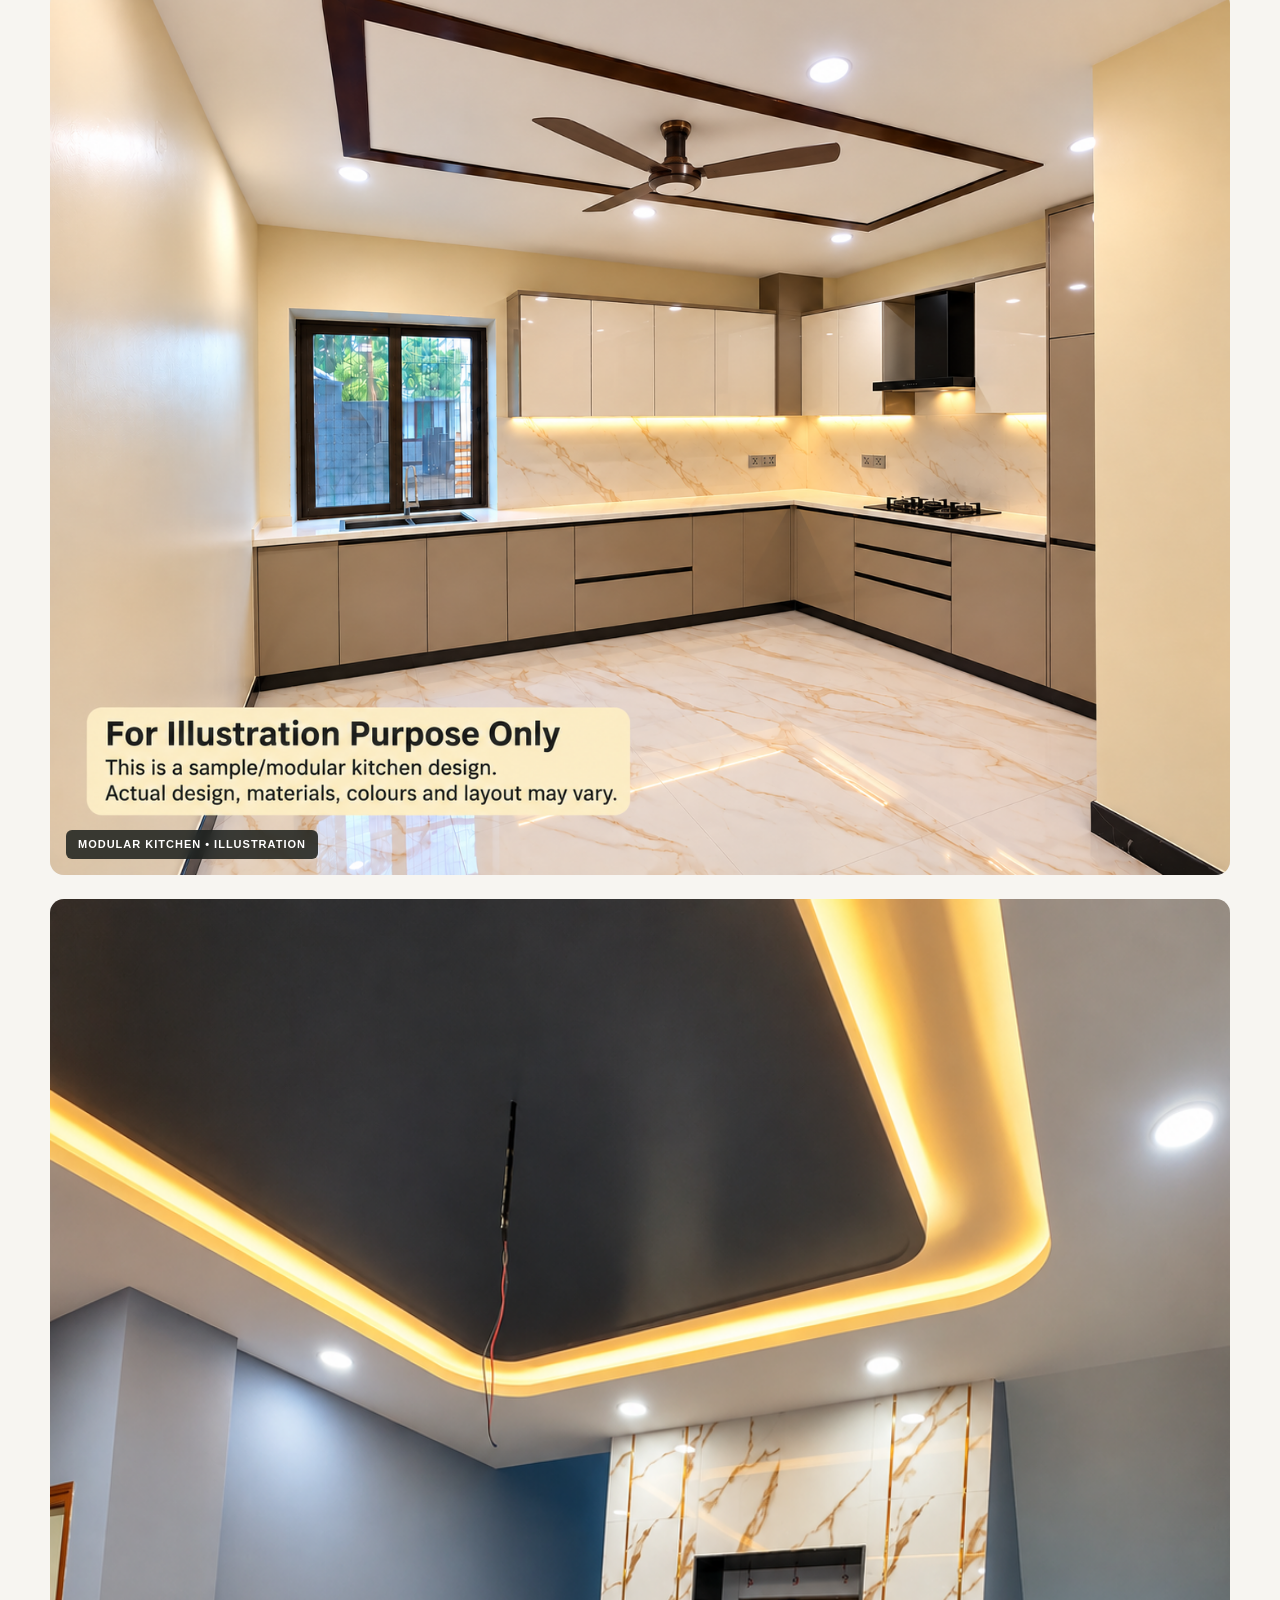
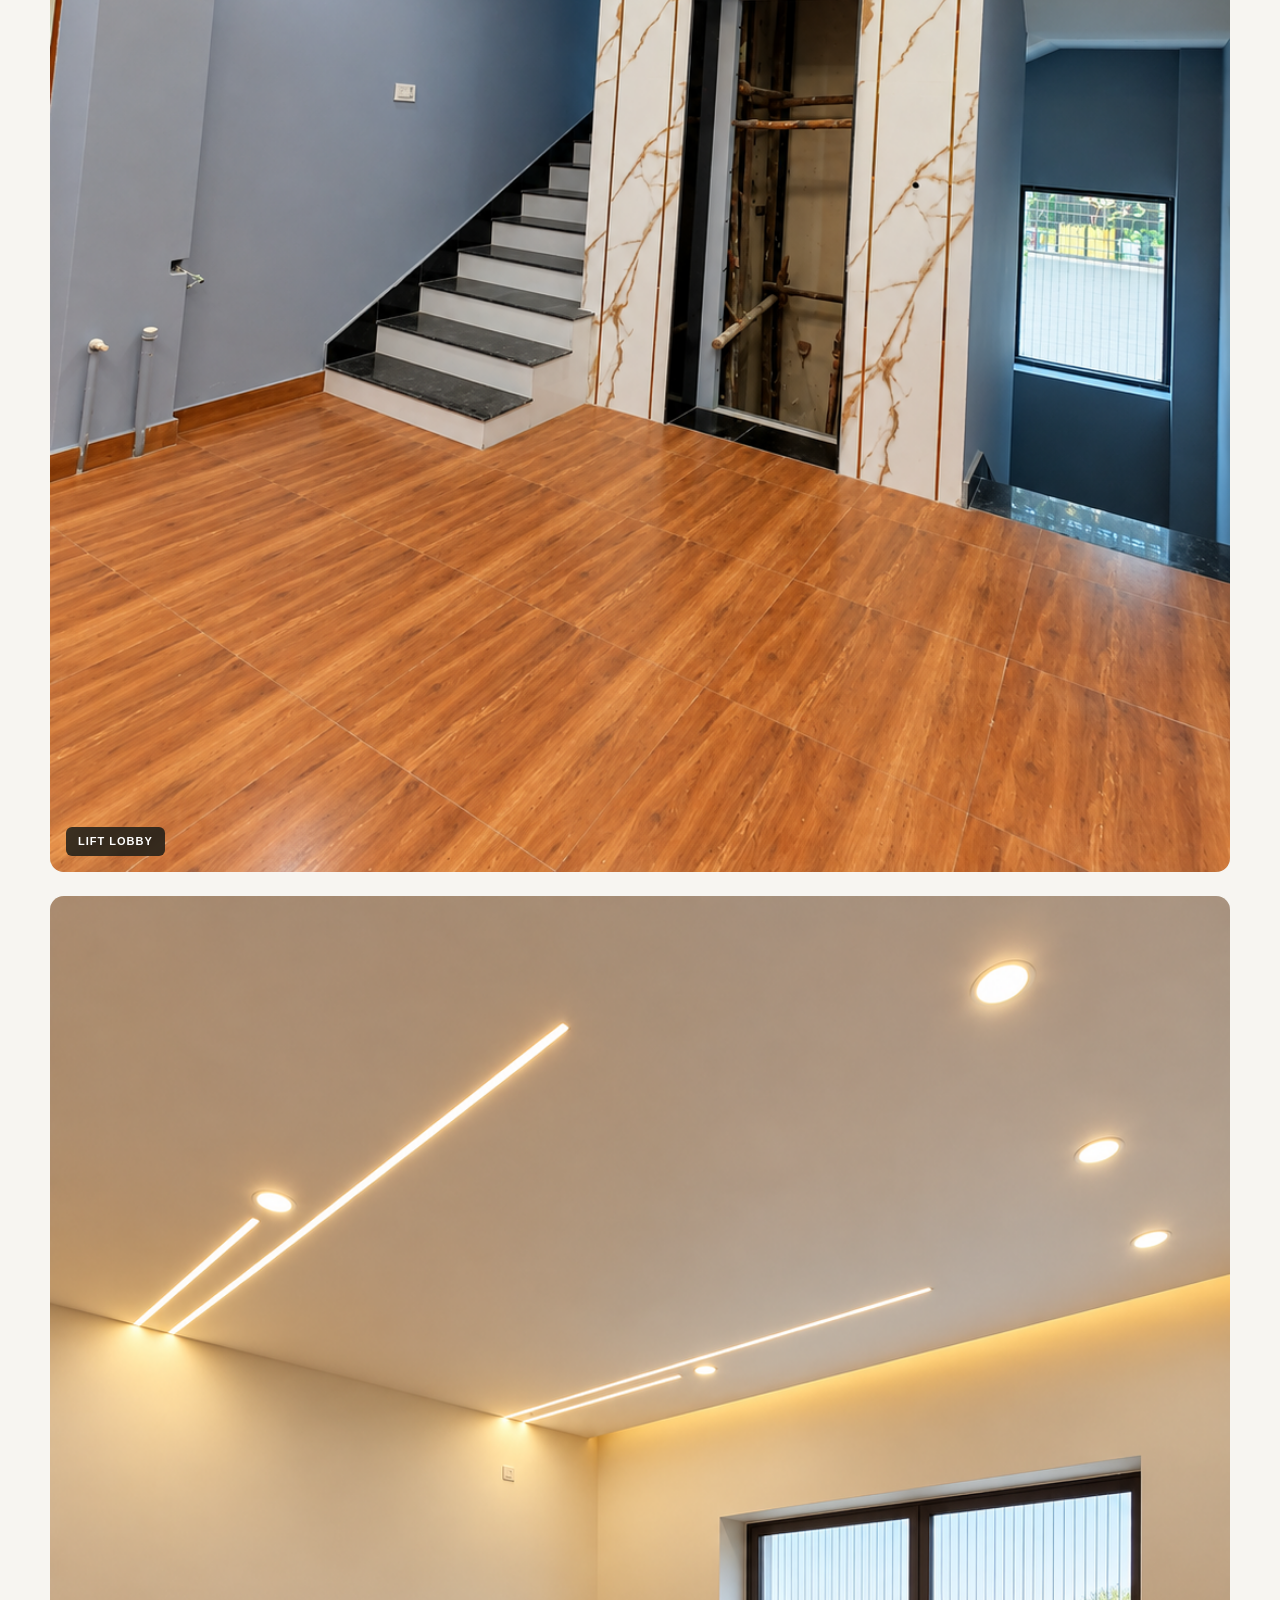
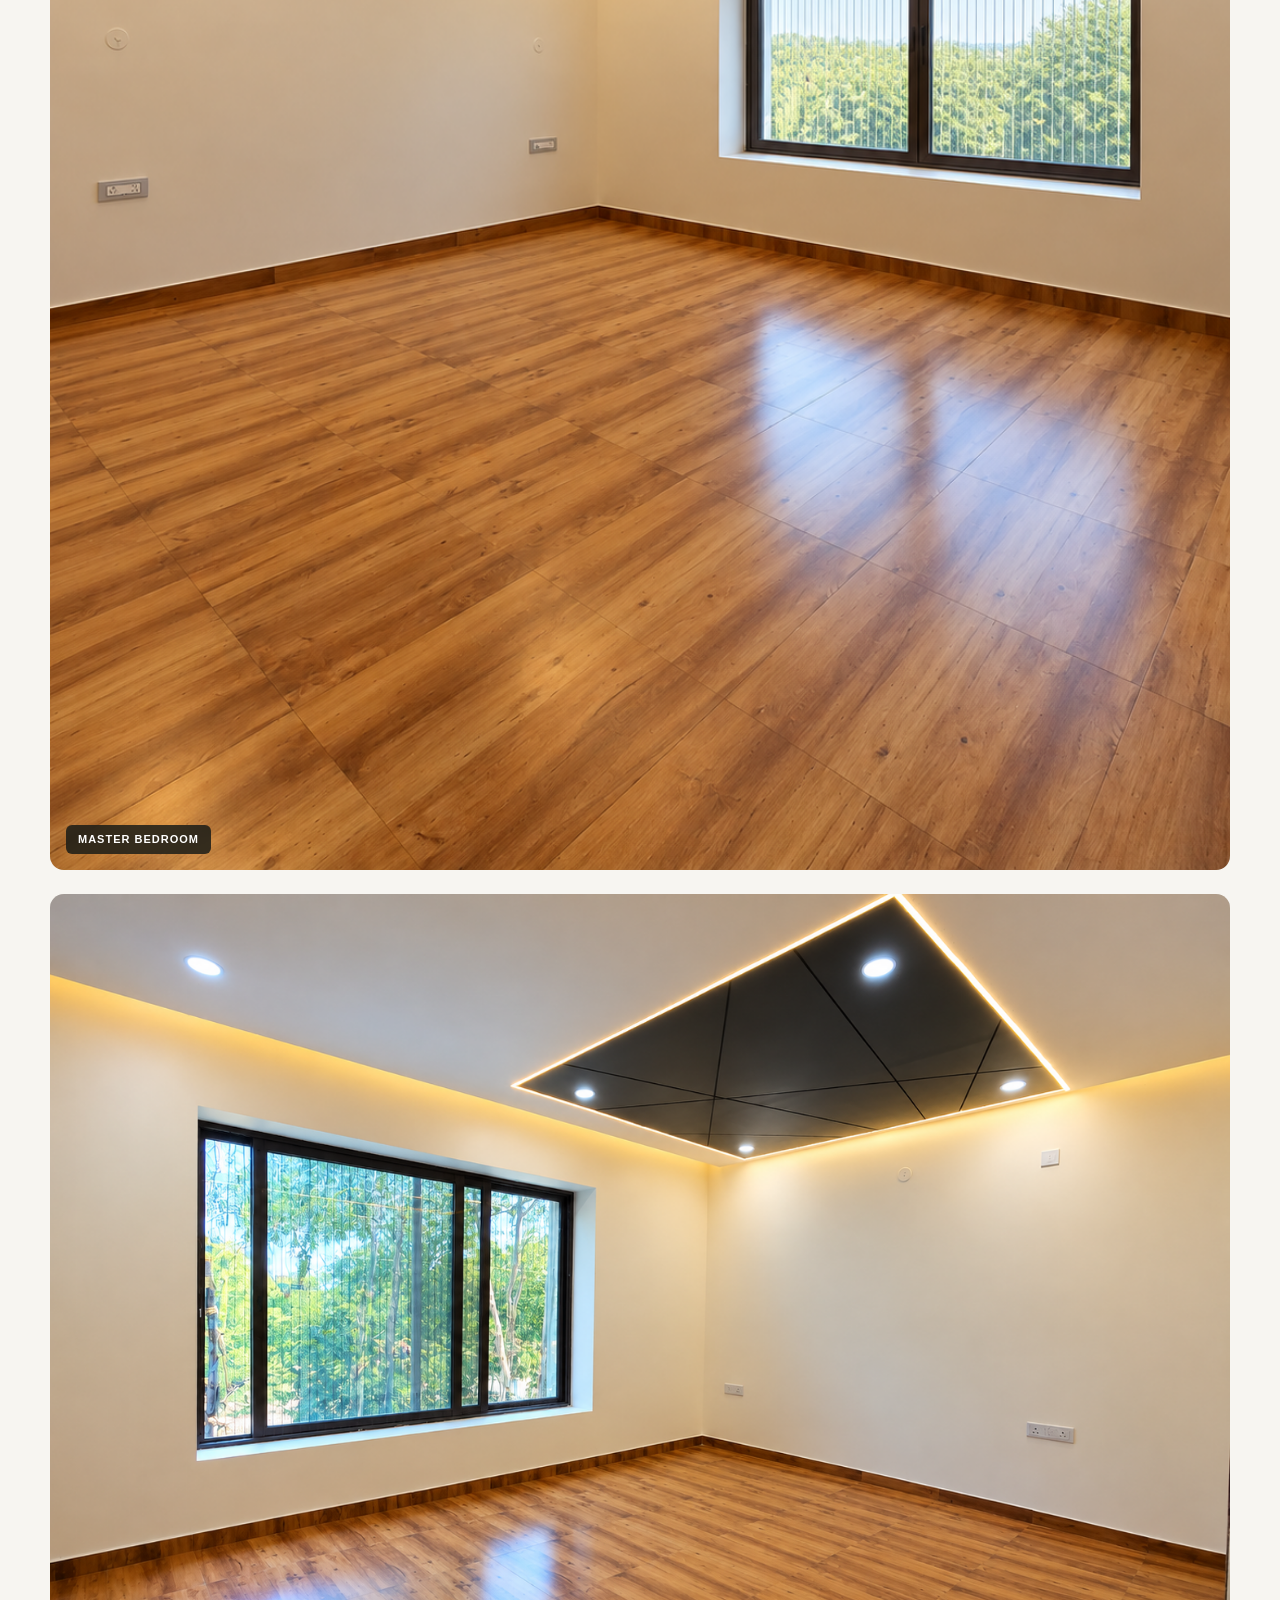
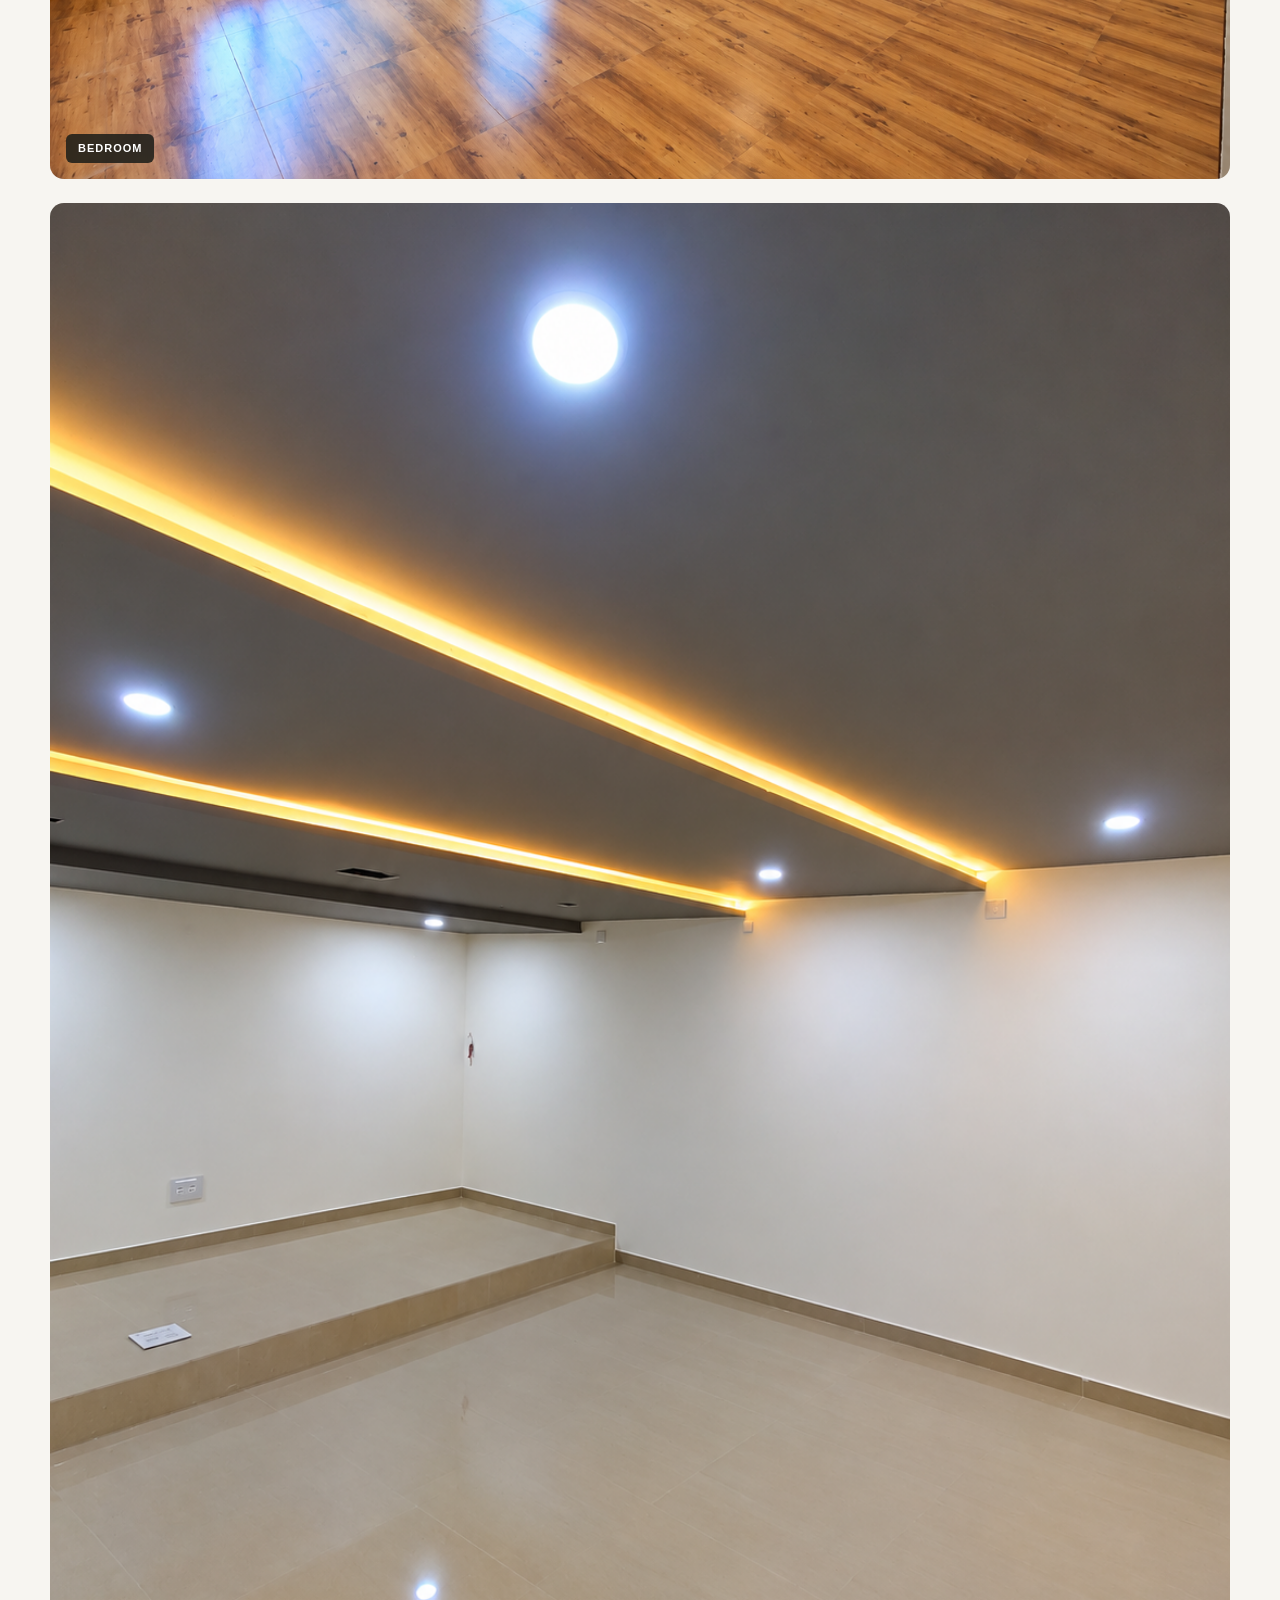
==== commit 561c223b: "Remove private parking preference from list" ====
--- a/index.html
+++ b/index.html
@@ -532,8 +532,7 @@
         <p>
             Children grow. Work patterns change. Families evolve.
             An independent home can offer greater flexibility for
-            future modifications, subject to structural requirements
-            and applicable approvals.
+            future modifications.
         </p>
 
     </div>
@@ -691,7 +690,6 @@
                 <ul>
                     <li>You prefer owning a plot rather than only UDS.</li>
                     <li>You want more built-up space.</li>
-                    <li>You value private parking.</li>
                     <li>You don't want shared walls.</li>
                     <li>You prefer independent ownership.</li>
                     <li>You don't want monthly society maintenance.</li>
